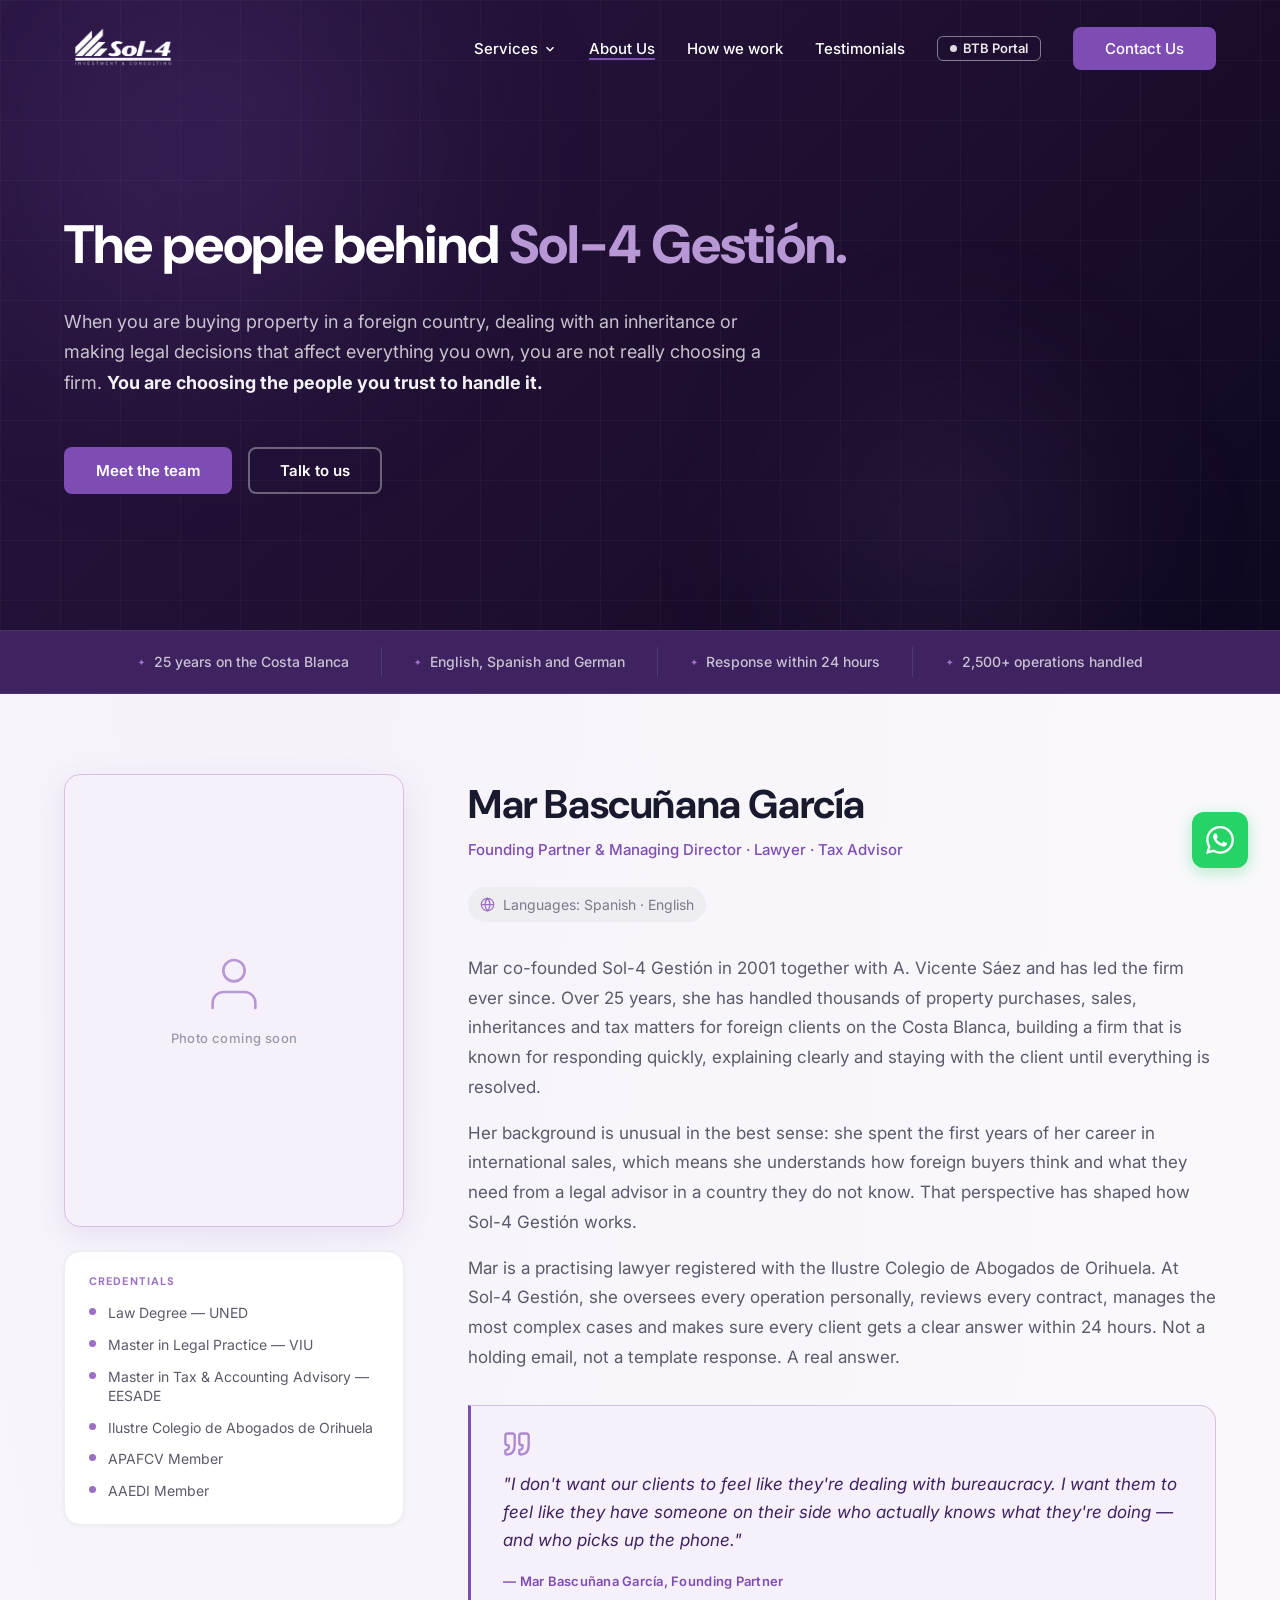
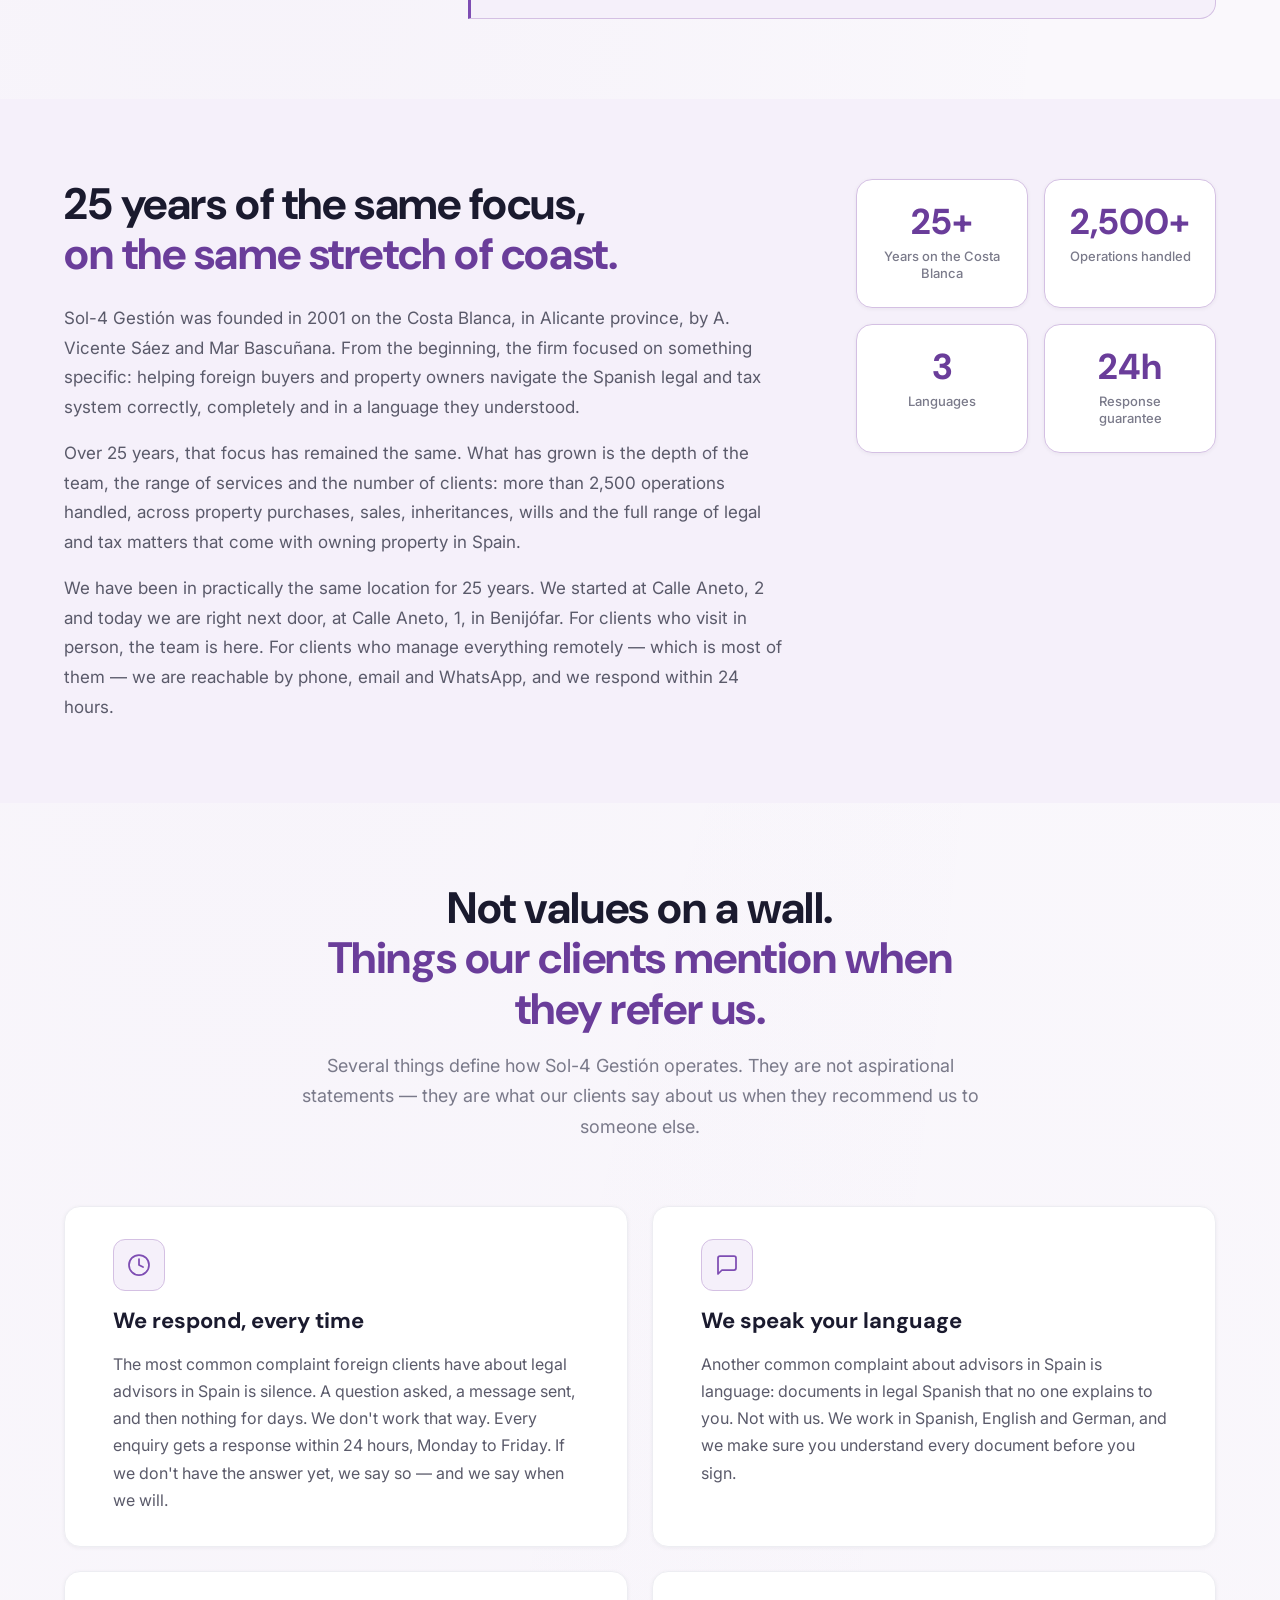
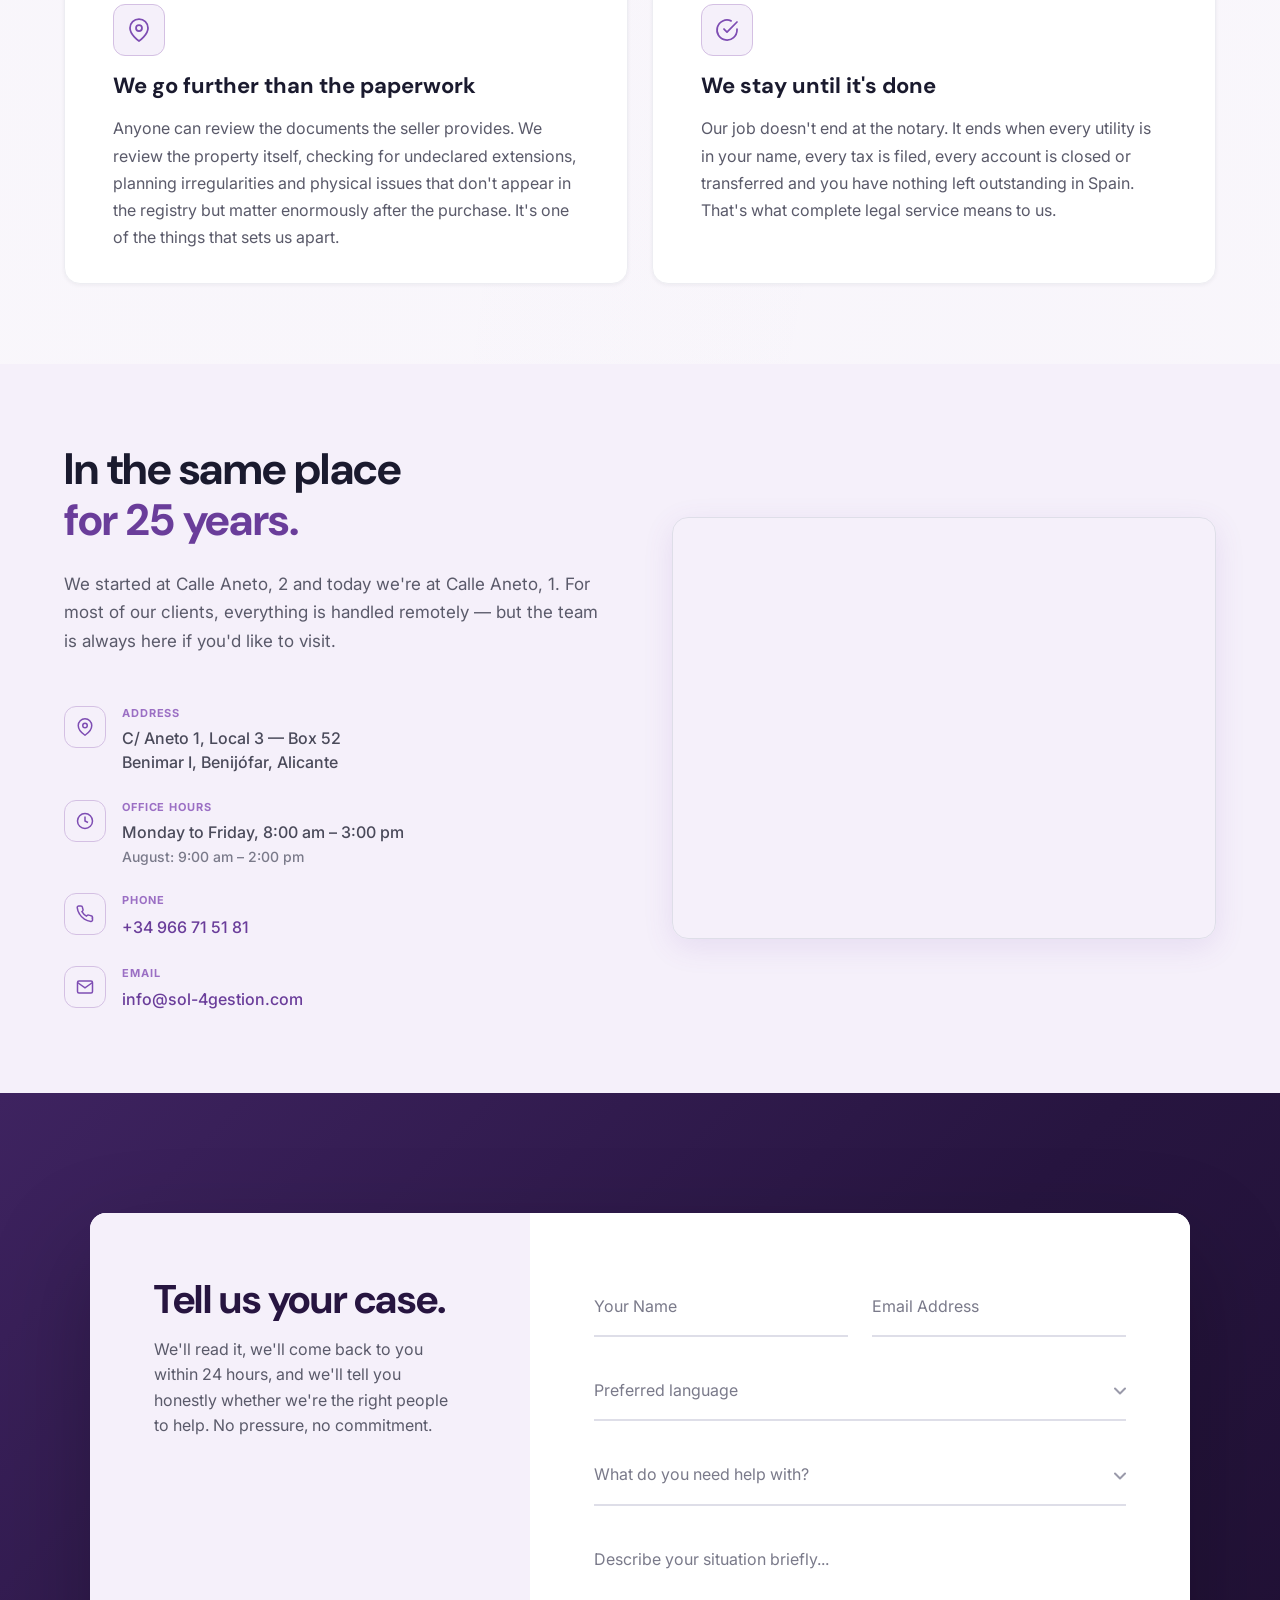
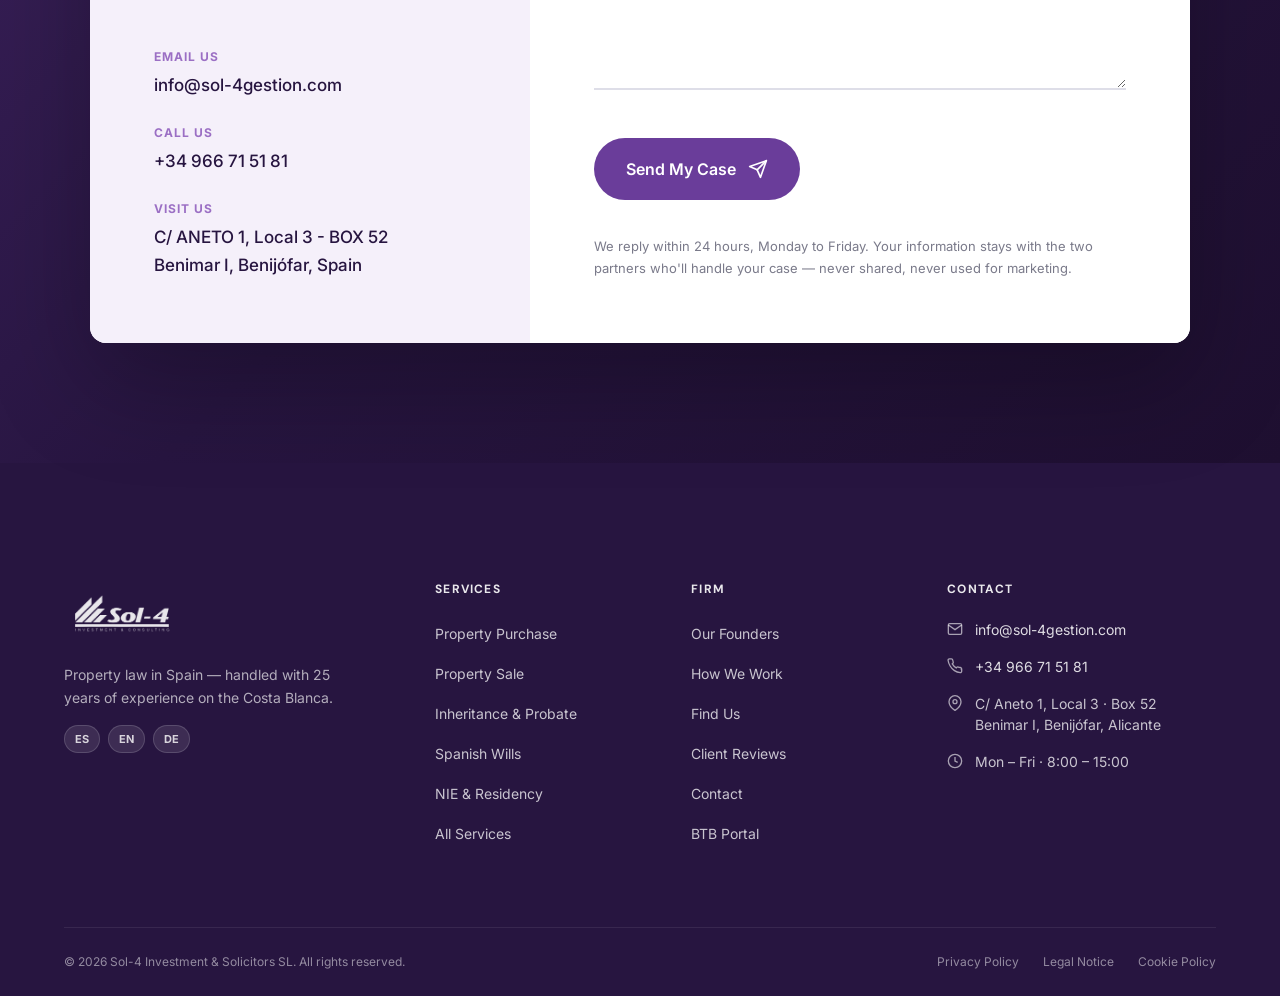
==== pages/about-us/index.html @ c242619f "feat: add structure and base styles for core site pages including home, about-us, and services-conta" ====
<!DOCTYPE html>
<html lang="en">

<head>
  <meta charset="UTF-8">
  <meta name="viewport" content="width=device-width,initial-scale=1">
  <title>About Us — Sol-4 Investment &amp; Solicitors</title>
  <meta name="description"
    content="Meet the team behind Sol-4 Gestión. 25 years on the Costa Blanca, handling property law, inheritance and tax matters for foreign clients in English, Spanish and German.">
  <link rel="preconnect" href="https://fonts.googleapis.com">
  <link rel="preconnect" href="https://fonts.gstatic.com" crossorigin>
  <link href="https://fonts.googleapis.com/css2?family=DM+Sans:wght@700&family=Inter:wght@400;500;600;700&display=swap"
    rel="stylesheet">
  <link rel="stylesheet" href="styles.css">
</head>

<body>

  <!-- ═══ HEADER ═══ -->
  <header class="site-header" id="site-header">
    <div class="container header-inner">
      <a href="../../pages/home/index.html" aria-label="Sol-4 Home">
        <img src="../../assets/logo/logo-sol-4.png" alt="Sol-4 Logo" class="logo">
      </a>
      <nav class="nav-links" id="nav-links">
        <div class="nav-dropdown">
          <button class="nav-dropdown-trigger" aria-expanded="false">
            Services
            <svg xmlns="http://www.w3.org/2000/svg" width="14" height="14" viewBox="0 0 24 24" fill="none"
              stroke="currentColor" stroke-width="2.5">
              <polyline points="6 9 12 15 18 9" />
            </svg>
          </button>
          <div class="nav-dropdown-menu">
            <div class="dropdown-col">
              <span class="dropdown-label">Legal Services</span>
              <a href="../../pages/services-container/index.html#buying" class="dropdown-link">Buying and Selling Properties</a>
              <a href="../../pages/services-container/index.html#inheritance" class="dropdown-link">Spanish Inheritance</a>
              <a href="../../pages/services-container/index.html#wills" class="dropdown-link">Spanish Wills</a>
              <a href="../../pages/services-container/index.html#selling" class="dropdown-link">Property Sale</a>
            </div>
            <div class="dropdown-col">
              <span class="dropdown-label">Additional Services</span>
              <a href="../../pages/services-container/index.html#nie" class="dropdown-link">NIE &amp; Residency</a>
              <a href="../../pages/services-container/index.html#poa" class="dropdown-link">Notary Representation</a>
              <a href="../../pages/services-container/index.html#additional" class="dropdown-link">Urban &amp; Legal Checks</a>
            </div>
            <div class="dropdown-col">
              <span class="dropdown-label">Business Solutions</span>
              <a href="../../pages/services-container/index.html#additional" class="dropdown-link">Tax &amp; Accounting</a>
              <a href="../../pages/services-container/index.html#additional" class="dropdown-link">Company Formation</a>
              <a href="../../pages/services-container/index.html#additional" class="dropdown-link">Labour Law</a>
            </div>
            <div class="dropdown-all">
              <a href="../../pages/services-container/index.html" class="dropdown-all-link">All services →</a>
            </div>
          </div>
        </div>
        <a href="index.html" class="nav-active">About Us</a>
        <a href="../../pages/home/index.html#methodology">How we work</a>
        <a href="../../pages/home/index.html#testimonials">Testimonials</a>
        <a href="https://sol-4gestion.biloop.es" class="nav-biloop" target="_blank" rel="noopener">BTB Portal</a>
        <a href="#contact" class="btn btn-primary">Contact Us</a>
      </nav>
      <button class="mobile-toggle" id="mobile-toggle" aria-label="Menu">
        <span></span><span></span><span></span>
      </button>
    </div>
  </header>

  <!-- ═══ PAGE HERO ═══ -->
  <section class="page-hero" id="page-hero">
    <div class="ph-bg">
      <div class="ph-glow ph-glow-1"></div>
      <div class="ph-glow ph-glow-2"></div>
      <div class="ph-grid"></div>
    </div>
    <div class="container">
      <div class="ph-inner">
        <h1>The people behind <span class="ph-accent">Sol-4&nbsp;Gestión.</span></h1>
        <p class="ph-body">When you are buying property in a foreign country, dealing with an inheritance or making
          legal decisions that affect everything you own, you are not really choosing a firm. <strong>You are choosing
            the people you trust to handle&nbsp;it.</strong></p>
        <div class="ph-ctas">
          <a href="#founder" class="btn btn-primary">Meet the team</a>
          <a href="#contact" class="btn btn-secondary">Talk to us</a>
        </div>
      </div>
    </div>
  </section>

  <!-- ═══ TRUST STRIP ═══ -->
  <div class="svc-strip">
    <div class="container">
      <ul class="svc-strip-list">
        <li><span class="strip-diamond">✦</span>25 years on the Costa Blanca</li>
        <li><span class="strip-diamond">✦</span>English, Spanish and German</li>
        <li><span class="strip-diamond">✦</span>Response within 24 hours</li>
        <li><span class="strip-diamond">✦</span>2,500+ operations handled</li>
      </ul>
    </div>
  </div>

  <!-- ═══ FOUNDER ═══ -->
  <section class="section" id="founder">
    <div class="container">
      <div class="founder-layout">

        <div class="founder-photo-col reveal">
          <div class="founder-photo-wrap">
            <div class="founder-photo-placeholder">
              <svg xmlns="http://www.w3.org/2000/svg" width="64" height="64" viewBox="0 0 24 24" fill="none"
                stroke="currentColor" stroke-width="1" stroke-linecap="round" stroke-linejoin="round">
                <path d="M20 21v-2a4 4 0 0 0-4-4H8a4 4 0 0 0-4 4v2" />
                <circle cx="12" cy="7" r="4" />
              </svg>
              <span>Photo coming soon</span>
            </div>
          </div>

          <div class="founder-credentials">
            <h4 class="cred-heading">Credentials</h4>
            <ul class="cred-list">
              <li><span class="cred-dot"></span><span>Law Degree — UNED</span></li>
              <li><span class="cred-dot"></span><span>Master in Legal Practice — VIU</span></li>
              <li><span class="cred-dot"></span><span>Master in Tax &amp; Accounting Advisory — EESADE</span></li>
              <li><span class="cred-dot"></span><span>Ilustre Colegio de Abogados de Orihuela</span></li>
              <li><span class="cred-dot"></span><span>APAFCV Member</span></li>
              <li><span class="cred-dot"></span><span>AAEDI Member</span></li>
            </ul>
          </div>
        </div>

        <div class="founder-bio-col reveal reveal-delay-1">
          <h2 class="founder-name">Mar Bascuñana García</h2>
          <p class="founder-role">Founding Partner &amp; Managing Director · Lawyer · Tax Advisor</p>
          <p class="founder-langs">
            <svg xmlns="http://www.w3.org/2000/svg" width="15" height="15" viewBox="0 0 24 24" fill="none"
              stroke="currentColor" stroke-width="2">
              <circle cx="12" cy="12" r="10" />
              <path d="M2 12h20M12 2a15.3 15.3 0 0 1 4 10 15.3 15.3 0 0 1-4 10 15.3 15.3 0 0 1-4-10 15.3 15.3 0 0 1 4-10z" />
            </svg>
            Languages: Spanish · English
          </p>

          <div class="founder-body">
            <p>Mar co-founded Sol-4 Gestión in 2001 together with A. Vicente Sáez and has led the firm ever since. Over
              25 years, she has handled thousands of property purchases, sales, inheritances and tax matters for foreign
              clients on the Costa Blanca, building a firm that is known for responding quickly, explaining clearly and
              staying with the client until everything is resolved.</p>
            <p>Her background is unusual in the best sense: she spent the first years of her career in international
              sales, which means she understands how foreign buyers think and what they need from a legal advisor in a
              country they do not know. That perspective has shaped how Sol-4 Gestión works.</p>
            <p>Mar is a practising lawyer registered with the Ilustre Colegio de Abogados de Orihuela. At Sol-4 Gestión,
              she oversees every operation personally, reviews every contract, manages the most complex cases and makes
              sure every client gets a clear answer within 24 hours. Not a holding email, not a template response.
              A real answer.</p>
          </div>

          <blockquote class="founder-quote">
            <svg class="quote-icon" xmlns="http://www.w3.org/2000/svg" width="28" height="28" viewBox="0 0 24 24"
              fill="none" stroke="currentColor" stroke-width="2" stroke-linecap="round" stroke-linejoin="round">
              <path
                d="M3 21c3 0 7-1 7-8V5c0-1.25-.756-2.017-2-2H4c-1.25 0-2 .75-2 1.972V11c0 1.25.75 2 2 2 1 0 1 0 1 1v1c0 1-1 2-2 2s-1 .008-1 1.031V20c0 1 0 1 1 1z" />
              <path
                d="M15 21c3 0 7-1 7-8V5c0-1.25-.757-2.017-2-2h-4c-1.25 0-2 .75-2 1.972V11c0 1.25.75 2 2 2h.75c0 2.25.25 4-2.75 4v3c0 1 0 1 1 1z" />
            </svg>
            <p>"I don't want our clients to feel like they're dealing with bureaucracy. I want them to feel like they
              have someone on their side who actually knows what they're doing — and who picks up the phone."</p>
            <cite>— Mar Bascuñana García, Founding Partner</cite>
          </blockquote>
        </div>

      </div>
    </div>
  </section>

  <!-- ═══ THE FIRM ═══ -->
  <section class="section section-alt" id="the-firm">
    <div class="container">
      <div class="firm-layout">

        <div class="firm-content reveal">
          <h2>25 years of the same focus,<br>
            <span class="lila-text">on the same stretch of coast.</span>
          </h2>
          <p class="lead">Sol-4 Gestión was founded in 2001 on the Costa Blanca, in Alicante province, by A. Vicente
            Sáez and Mar Bascuñana. From the beginning, the firm focused on something specific: helping foreign buyers
            and property owners navigate the Spanish legal and tax system correctly, completely and in a language they
            understood.</p>
          <p>Over 25 years, that focus has remained the same. What has grown is the depth of the team, the range of
            services and the number of clients: more than 2,500 operations handled, across property purchases, sales,
            inheritances, wills and the full range of legal and tax matters that come with owning property in Spain.</p>
          <p>We have been in practically the same location for 25 years. We started at Calle Aneto, 2 and today we are
            right next door, at Calle Aneto, 1, in Benijófar. For clients who visit in person, the team is here. For
            clients who manage everything remotely — which is most of them — we are reachable by phone, email and
            WhatsApp, and we respond within 24 hours.</p>
        </div>

        <div class="firm-stats reveal reveal-delay-1">
          <div class="firm-stat">
            <span class="stat-number">25+</span>
            <span class="stat-label">Years on the Costa Blanca</span>
          </div>
          <div class="firm-stat">
            <span class="stat-number">2,500+</span>
            <span class="stat-label">Operations handled</span>
          </div>
          <div class="firm-stat">
            <span class="stat-number">3</span>
            <span class="stat-label">Languages</span>
          </div>
          <div class="firm-stat">
            <span class="stat-number">24h</span>
            <span class="stat-label">Response guarantee</span>
          </div>
        </div>

      </div>
    </div>
  </section>

  <!-- ═══ HOW WE WORK ═══ -->
  <section class="section" id="how-we-work">
    <div class="container">
      <div class="section-header reveal">
        <h2>Not values on a wall.<br>
          <span class="lila-text">Things our clients mention when they refer us.</span>
        </h2>
        <p>Several things define how Sol-4 Gestión operates. They are not aspirational statements — they are what our
          clients say about us when they recommend us to someone else.</p>
      </div>
      <div class="principles-grid">

        <div class="principle-card reveal">
          <div class="principle-icon">
            <svg xmlns="http://www.w3.org/2000/svg" width="24" height="24" viewBox="0 0 24 24" fill="none"
              stroke="currentColor" stroke-width="1.75" stroke-linecap="round" stroke-linejoin="round">
              <circle cx="12" cy="12" r="10" />
              <polyline points="12 6 12 12 16 14" />
            </svg>
          </div>
          <h3>We respond, every time</h3>
          <p>The most common complaint foreign clients have about legal advisors in Spain is silence. A question asked, a
            message sent, and then nothing for days. We don't work that way. Every enquiry gets a response within 24
            hours, Monday to Friday. If we don't have the answer yet, we say so — and we say when we will.</p>
        </div>

        <div class="principle-card reveal reveal-delay-1">
          <div class="principle-icon">
            <svg xmlns="http://www.w3.org/2000/svg" width="24" height="24" viewBox="0 0 24 24" fill="none"
              stroke="currentColor" stroke-width="1.75" stroke-linecap="round" stroke-linejoin="round">
              <path d="M21 15a2 2 0 0 1-2 2H7l-4 4V5a2 2 0 0 1 2-2h14a2 2 0 0 1 2 2z" />
            </svg>
          </div>
          <h3>We speak your language</h3>
          <p>Another common complaint about advisors in Spain is language: documents in legal Spanish that no one
            explains to you. Not with us. We work in Spanish, English and German, and we make sure you understand every
            document before you sign.</p>
        </div>

        <div class="principle-card reveal reveal-delay-1">
          <div class="principle-icon">
            <svg xmlns="http://www.w3.org/2000/svg" width="24" height="24" viewBox="0 0 24 24" fill="none"
              stroke="currentColor" stroke-width="1.75" stroke-linecap="round" stroke-linejoin="round">
              <path d="M21 10c0 7-9 13-9 13s-9-6-9-13a9 9 0 0 1 18 0z" />
              <circle cx="12" cy="10" r="3" />
            </svg>
          </div>
          <h3>We go further than the paperwork</h3>
          <p>Anyone can review the documents the seller provides. We review the property itself, checking for undeclared
            extensions, planning irregularities and physical issues that don't appear in the registry but matter
            enormously after the purchase. It's one of the things that sets us apart.</p>
        </div>

        <div class="principle-card reveal reveal-delay-2">
          <div class="principle-icon">
            <svg xmlns="http://www.w3.org/2000/svg" width="24" height="24" viewBox="0 0 24 24" fill="none"
              stroke="currentColor" stroke-width="1.75" stroke-linecap="round" stroke-linejoin="round">
              <path d="M22 11.08V12a10 10 0 1 1-5.93-9.14" />
              <polyline points="22 4 12 14.01 9 11.01" />
            </svg>
          </div>
          <h3>We stay until it's done</h3>
          <p>Our job doesn't end at the notary. It ends when every utility is in your name, every tax is filed, every
            account is closed or transferred and you have nothing left outstanding in Spain. That's what complete legal
            service means to us.</p>
        </div>

      </div>
    </div>
  </section>

  <!-- ═══ OFFICE ═══ -->
  <section class="section section-alt" id="office">
    <div class="container">
      <div class="office-layout">

        <div class="office-info reveal">
          <h2>In the same place<br>
            <span class="lila-text">for 25 years.</span>
          </h2>
          <p>We started at Calle Aneto, 2 and today we're at Calle Aneto, 1. For most of our clients, everything is
            handled remotely — but the team is always here if you'd like to visit.</p>

          <div class="office-details">
            <div class="office-detail-item">
              <div class="office-detail-icon">
                <svg xmlns="http://www.w3.org/2000/svg" width="18" height="18" viewBox="0 0 24 24" fill="none"
                  stroke="currentColor" stroke-width="2">
                  <path d="M21 10c0 7-9 13-9 13s-9-6-9-13a9 9 0 0 1 18 0z" />
                  <circle cx="12" cy="10" r="3" />
                </svg>
              </div>
              <div>
                <span class="office-detail-label">Address</span>
                <span class="office-detail-text">C/ Aneto 1, Local 3 — Box 52<br>Benimar I, Benijófar, Alicante</span>
              </div>
            </div>
            <div class="office-detail-item">
              <div class="office-detail-icon">
                <svg xmlns="http://www.w3.org/2000/svg" width="18" height="18" viewBox="0 0 24 24" fill="none"
                  stroke="currentColor" stroke-width="2">
                  <circle cx="12" cy="12" r="10" />
                  <polyline points="12 6 12 12 16 14" />
                </svg>
              </div>
              <div>
                <span class="office-detail-label">Office Hours</span>
                <span class="office-detail-text">Monday to Friday, 8:00 am – 3:00 pm<br><em>August: 9:00 am – 2:00
                    pm</em></span>
              </div>
            </div>
            <div class="office-detail-item">
              <div class="office-detail-icon">
                <svg xmlns="http://www.w3.org/2000/svg" width="18" height="18" viewBox="0 0 24 24" fill="none"
                  stroke="currentColor" stroke-width="2">
                  <path
                    d="M22 16.92v3a2 2 0 0 1-2.18 2 19.79 19.79 0 0 1-8.63-3.07A19.5 19.5 0 0 1 4.69 12 19.79 19.79 0 0 1 1.61 3.44 2 2 0 0 1 3.6 1.27h3a2 2 0 0 1 2 1.72c.127.96.361 1.903.7 2.81a2 2 0 0 1-.45 2.11L7.91 8.91a16 16 0 0 0 6 6l.91-.91a2 2 0 0 1 2.11-.45c.907.339 1.85.573 2.81.7A2 2 0 0 1 21.73 16.92z" />
                </svg>
              </div>
              <div>
                <span class="office-detail-label">Phone</span>
                <a href="tel:+34966715181" class="office-detail-link">+34 966 71 51 81</a>
              </div>
            </div>
            <div class="office-detail-item">
              <div class="office-detail-icon">
                <svg xmlns="http://www.w3.org/2000/svg" width="18" height="18" viewBox="0 0 24 24" fill="none"
                  stroke="currentColor" stroke-width="2">
                  <path d="M4 4h16c1.1 0 2 .9 2 2v12c0 1.1-.9 2-2 2H4c-1.1 0-2-.9-2-2V6c0-1.1.9-2 2-2z" />
                  <polyline points="22,6 12,13 2,6" />
                </svg>
              </div>
              <div>
                <span class="office-detail-label">Email</span>
                <a href="mailto:info@sol-4gestion.com" class="office-detail-link">info@sol-4gestion.com</a>
              </div>
            </div>
          </div>
        </div>

        <div class="office-map reveal reveal-delay-1">
          <iframe
            src="https://www.google.com/maps/embed?pb=!1m18!1m12!1m3!1d3143.43346452296!2d-0.7358482!3d38.0835338!2m3!1f0!2f0!3f0!3m2!1i1024!2i768!4f13.1!3m3!1m2!1s0xd6398f6d7d5d5d5%3A0x6b8f7d5d5d5d5d5!2sCalle%20Aneto%2C%201%2C%2003178%20Benij%C3%B3far%2C%20Alicante!5e0!3m2!1sen!2ses!4v1715095000000!5m2!1sen!2ses"
            width="100%" height="420" style="border:0;" allowfullscreen="" loading="lazy"
            referrerpolicy="no-referrer-when-downgrade">
          </iframe>
        </div>

      </div>
    </div>
  </section>

  <!-- ═══ CONTACT ═══ -->
  <section class="section conversion" id="contact">
    <div class="container">
      <div class="contact-box reveal">
        <div class="contact-info">
          <h2>Tell us your case.</h2>
          <p>We'll read it, we'll come back to you within 24 hours, and we'll tell you honestly whether we're the right
            people to help. No pressure, no commitment.</p>
          <div class="contact-details">
            <div class="detail-item">
              <span class="detail-label">Email Us</span>
              <a href="mailto:info@sol-4gestion.com" class="detail-link">info@sol-4gestion.com</a>
            </div>
            <div class="detail-item">
              <span class="detail-label">Call Us</span>
              <a href="tel:+34966715181" class="detail-link">+34 966 71 51 81</a>
            </div>
            <div class="detail-item">
              <span class="detail-label">Visit Us</span>
              <span class="detail-text">C/ ANETO 1, Local 3 - BOX 52<br>Benimar I, Benijófar, Spain</span>
            </div>
          </div>
        </div>

        <div class="contact-form-side">
          <form id="contact-form" class="premium-form" action="#" method="POST">
            <div class="form-row">
              <div class="input-wrapper">
                <input type="text" id="name" name="name" required placeholder=" ">
                <label for="name">Your Name</label>
              </div>
              <div class="input-wrapper">
                <input type="email" id="email" name="email" required placeholder=" ">
                <label for="email">Email Address</label>
              </div>
            </div>
            <div class="input-wrapper select-wrapper">
              <select id="language" name="language" required>
                <option value="" disabled selected hidden></option>
                <option value="en">English</option>
                <option value="es">Spanish / Español</option>
                <option value="de">German / Deutsch</option>
              </select>
              <label for="language">Preferred language</label>
              <div class="select-arrow">
                <svg width="12" height="8" viewBox="0 0 12 8" fill="none">
                  <path d="M1 1.5L6 6.5L11 1.5" stroke="currentColor" stroke-width="2" stroke-linecap="round"
                    stroke-linejoin="round" />
                </svg>
              </div>
            </div>
            <div class="input-wrapper select-wrapper">
              <select id="service" name="service" required>
                <option value="" disabled selected hidden></option>
                <option value="buy">Buying a property</option>
                <option value="sell">Selling a property</option>
                <option value="inherit">Inheritance in Spain</option>
                <option value="will">Spanish will</option>
                <option value="business">Business Advisory</option>
                <option value="other">Other</option>
              </select>
              <label for="service">What do you need help with?</label>
              <div class="select-arrow">
                <svg width="12" height="8" viewBox="0 0 12 8" fill="none">
                  <path d="M1 1.5L6 6.5L11 1.5" stroke="currentColor" stroke-width="2" stroke-linecap="round"
                    stroke-linejoin="round" />
                </svg>
              </div>
            </div>
            <div class="input-wrapper">
              <textarea id="message" name="message" rows="4" required placeholder=" "></textarea>
              <label for="message">Describe your situation briefly...</label>
            </div>
            <button type="submit" class="btn-submit">
              Send My Case
              <svg width="20" height="20" viewBox="0 0 24 24" fill="none" stroke="currentColor" stroke-width="2"
                stroke-linecap="round" stroke-linejoin="round">
                <line x1="22" y1="2" x2="11" y2="13"></line>
                <polygon points="22 2 15 22 11 13 2 9 22 2"></polygon>
              </svg>
            </button>
            <p class="trust-micro-note">We reply within 24 hours, Monday to Friday. Your information stays with the two
              partners who'll handle your case — never shared, never used for marketing.</p>
          </form>
        </div>
      </div>
    </div>
  </section>

  <!-- ═══ FOOTER ═══ -->
  <footer class="site-footer">
    <div class="container">
      <div class="footer-top">
        <div class="footer-brand">
          <img src="../../assets/logo/logo-sol-4.png" alt="Sol-4 Logo" class="footer-logo">
          <p class="footer-tagline">Property law in Spain — handled with 25 years of experience on the Costa
            Blanca.</p>
          <div class="footer-langs">
            <span class="lang-tag">ES</span>
            <span class="lang-tag">EN</span>
            <span class="lang-tag">DE</span>
          </div>
        </div>
        <div class="footer-col">
          <h4 class="footer-heading">Services</h4>
          <ul class="footer-links">
            <li><a href="../../pages/services-container/index.html#buying">Property Purchase</a></li>
            <li><a href="../../pages/services-container/index.html#selling">Property Sale</a></li>
            <li><a href="../../pages/services-container/index.html#inheritance">Inheritance &amp; Probate</a></li>
            <li><a href="../../pages/services-container/index.html#wills">Spanish Wills</a></li>
            <li><a href="../../pages/services-container/index.html#nie">NIE &amp; Residency</a></li>
            <li><a href="../../pages/services-container/index.html">All Services</a></li>
          </ul>
        </div>
        <div class="footer-col">
          <h4 class="footer-heading">Firm</h4>
          <ul class="footer-links">
            <li><a href="index.html#founder">Our Founders</a></li>
            <li><a href="index.html#how-we-work">How We Work</a></li>
            <li><a href="index.html#office">Find Us</a></li>
            <li><a href="../../pages/home/index.html#testimonials">Client Reviews</a></li>
            <li><a href="#contact">Contact</a></li>
            <li><a href="https://sol-4gestion.biloop.es" target="_blank" rel="noopener">BTB Portal</a></li>
          </ul>
        </div>
        <div class="footer-col">
          <h4 class="footer-heading">Contact</h4>
          <ul class="footer-contact-list">
            <li>
              <svg xmlns="http://www.w3.org/2000/svg" width="16" height="16" viewBox="0 0 24 24" fill="none"
                stroke="currentColor" stroke-width="2">
                <path d="M4 4h16c1.1 0 2 .9 2 2v12c0 1.1-.9 2-2 2H4c-1.1 0-2-.9-2-2V6c0-1.1.9-2 2-2z" />
                <polyline points="22,6 12,13 2,6" />
              </svg>
              <a href="mailto:info@sol-4gestion.com">info@sol-4gestion.com</a>
            </li>
            <li>
              <svg xmlns="http://www.w3.org/2000/svg" width="16" height="16" viewBox="0 0 24 24" fill="none"
                stroke="currentColor" stroke-width="2">
                <path
                  d="M22 16.92v3a2 2 0 0 1-2.18 2 19.79 19.79 0 0 1-8.63-3.07A19.5 19.5 0 0 1 4.69 12 19.79 19.79 0 0 1 1.61 3.44 2 2 0 0 1 3.6 1.27h3a2 2 0 0 1 2 1.72c.127.96.361 1.903.7 2.81a2 2 0 0 1-.45 2.11L7.91 8.91a16 16 0 0 0 6 6l.91-.91a2 2 0 0 1 2.11-.45c.907.339 1.85.573 2.81.7A2 2 0 0 1 21.73 16.92z" />
              </svg>
              <a href="tel:+34966715181">+34 966 71 51 81</a>
            </li>
            <li>
              <svg xmlns="http://www.w3.org/2000/svg" width="16" height="16" viewBox="0 0 24 24" fill="none"
                stroke="currentColor" stroke-width="2">
                <path d="M21 10c0 7-9 13-9 13s-9-6-9-13a9 9 0 0 1 18 0z" />
                <circle cx="12" cy="10" r="3" />
              </svg>
              <span>C/ Aneto 1, Local 3 · Box 52<br>Benimar I, Benijófar, Alicante</span>
            </li>
            <li>
              <svg xmlns="http://www.w3.org/2000/svg" width="16" height="16" viewBox="0 0 24 24" fill="none"
                stroke="currentColor" stroke-width="2">
                <circle cx="12" cy="12" r="10" />
                <polyline points="12 6 12 12 16 14" />
              </svg>
              <span>Mon – Fri · 8:00 – 15:00</span>
            </li>
          </ul>
        </div>
      </div>
      <div class="footer-bottom">
        <p>&copy; 2026 Sol-4 Investment &amp; Solicitors SL. All rights reserved.</p>
        <div class="footer-legal-links">
          <a href="#">Privacy Policy</a>
          <a href="#">Legal Notice</a>
          <a href="#">Cookie Policy</a>
        </div>
      </div>
    </div>
  </footer>

  <!-- ═══ WHATSAPP FLOAT ═══ -->
  <a href="https://wa.me/34650817695" target="_blank" rel="noopener" class="whatsapp-float"
    aria-label="Contact us on WhatsApp">
    <svg xmlns="http://www.w3.org/2000/svg" width="28" height="28" viewBox="0 0 24 24" fill="currentColor">
      <path
        d="M17.472 14.382c-.297-.149-1.758-.867-2.03-.967-.273-.099-.471-.148-.67.15-.197.297-.767.966-.94 1.164-.173.199-.347.223-.644.075-.297-.15-1.255-.463-2.39-1.475-.883-.788-1.48-1.761-1.653-2.059-.173-.297-.018-.458.13-.606.134-.133.298-.347.446-.52.149-.174.198-.298.298-.497.099-.198.05-.371-.025-.52-.075-.149-.669-1.612-.916-2.207-.242-.579-.487-.5-.669-.51-.173-.008-.371-.01-.57-.01-.198 0-.52.074-.792.372-.272.297-1.04 1.016-1.04 2.479 0 1.462 1.065 2.875 1.213 3.074.149.198 2.096 3.2 5.077 4.487.709.306 1.262.489 1.694.625.712.227 1.36.195 1.871.118.571-.085 1.758-.719 2.006-1.413.248-.694.248-1.289.173-1.413-.074-.124-.272-.198-.57-.347m-5.421 7.403h-.004a9.87 9.87 0 0 1-5.031-1.378l-.361-.214-3.741.982.998-3.648-.235-.374a9.86 9.86 0 0 1-1.51-5.26c.001-5.45 4.436-9.884 9.888-9.884 2.64 0 5.122 1.03 6.988 2.898a9.825 9.825 0 0 1 2.893 6.994c-.003 5.45-4.437 9.884-9.885 9.884m8.413-18.297A11.815 11.815 0 0 0 12.05 0C5.495 0 .16 5.335.157 11.892c0 2.096.547 4.142 1.588 5.945L.057 24l6.305-1.654a11.882 11.882 0 0 0 5.683 1.448h.005c6.554 0 11.89-5.335 11.893-11.893a11.821 11.821 0 0 0-3.48-8.413z" />
    </svg>
  </a>

  <!-- ═══ JS ═══ -->
  <script>
    // ── Scroll Reveal ──
    const obs = new IntersectionObserver((entries) => {
      entries.forEach(e => { if (e.isIntersecting) { e.target.classList.add('visible'); obs.unobserve(e.target) } });
    }, { threshold: .12 });
    document.querySelectorAll('.reveal').forEach(el => obs.observe(el));

    // ── Header scroll ──
    const header = document.getElementById('site-header');
    window.addEventListener('scroll', () => { header.classList.toggle('scrolled', window.scrollY > 60) }, { passive: true });

    // ── Mobile menu ──
    const toggle = document.getElementById('mobile-toggle');
    const nav = document.getElementById('nav-links');
    toggle.addEventListener('click', () => { toggle.classList.toggle('active'); nav.classList.toggle('active') });
    nav.querySelectorAll('a:not(.dropdown-link)').forEach(a => a.addEventListener('click', () => { toggle.classList.remove('active'); nav.classList.remove('active') }));
    nav.querySelectorAll('.dropdown-link').forEach(a => a.addEventListener('click', () => { toggle.classList.remove('active'); nav.classList.remove('active') }));

    // ── Services Dropdown ──
    const dropdownTrigger = document.querySelector('.nav-dropdown-trigger');
    const dropdownMenu = document.querySelector('.nav-dropdown-menu');
    if (dropdownTrigger && dropdownMenu) {
      dropdownTrigger.addEventListener('click', e => {
        e.stopPropagation();
        const open = dropdownMenu.classList.toggle('open');
        dropdownTrigger.setAttribute('aria-expanded', open);
      });
      document.addEventListener('click', e => {
        if (!e.target.closest('.nav-dropdown')) {
          dropdownMenu.classList.remove('open');
          dropdownTrigger.setAttribute('aria-expanded', 'false');
        }
      });
      dropdownMenu.querySelectorAll('.dropdown-link, .dropdown-all-link').forEach(link => {
        link.addEventListener('click', () => {
          dropdownMenu.classList.remove('open');
          dropdownTrigger.setAttribute('aria-expanded', 'false');
        });
      });
    }
  </script>

</body>
</html>
---- pages/about-us/styles.css ----
/* ══════════════════════════════════════════
   SOL-4 ABOUT US — styles.css
   Design System v1.0 · Lila · Zero Blue
   ══════════════════════════════════════════ */

/* ── Tokens ── */
:root {
  --lila-50:#F5F0FA; --lila-100:#E8DDEF; --lila-200:#D4C0E3;
  --lila-300:#B898D4; --lila-400:#9B6FC4; --lila-500:#7E4DB3;
  --lila-600:#6A3D9A; --lila-700:#553180; --lila-800:#3E2360;
  --lila-900:#271540;
  --neutral-900:#1A1A2E; --neutral-700:#4A4A5A; --neutral-600:#5A5A6A;
  --neutral-500:#7A7A8A; --neutral-400:#9A9AAA; --neutral-300:#C8C8D4;
  --neutral-200:#DEDEE8; --neutral-100:#EDEDF2;
  --white-warm:#FAF8FC; --white-pure:#FFFFFF;
  --whatsapp:#25D366; --success:#2ECC71; --error:#E74C3C;
  --font-heading:'DM Sans','Inter',system-ui,sans-serif;
  --font-body:'Inter',system-ui,-apple-system,sans-serif;
  --space-1:4px; --space-2:8px; --space-3:12px; --space-4:16px;
  --space-5:24px; --space-6:32px; --space-7:48px; --space-8:64px;
  --space-9:80px; --space-10:120px;
  --radius-sm:6px; --radius-md:8px; --radius-lg:12px; --radius-xl:16px; --radius-full:9999px;
  --shadow-sm:0 1px 4px rgba(30,30,46,.06);
  --shadow-md:0 4px 16px rgba(30,30,46,.08);
  --shadow-lg:0 8px 30px rgba(126,77,179,.12);
  --shadow-xl:0 16px 48px rgba(126,77,179,.18);
  --transition-fast:.18s ease;
  --transition-base:.28s ease;
}

/* ── Reset ── */
*,*::before,*::after{box-sizing:border-box;margin:0;padding:0}
html{scroll-behavior:smooth;-webkit-text-size-adjust:100%;overflow-x:hidden}
img,svg{display:block;max-width:100%}
button,input,textarea,select{font:inherit;color:inherit}
a{color:inherit;text-decoration:none}
ul,ol{list-style:none}

/* ── Base ── */
body{
  font:400 17px/1.65 var(--font-body);
  color:var(--neutral-700);
  background-color:var(--white-warm);
  overflow-x:clip;
  background-image:
    radial-gradient(ellipse at 20% 0%,rgba(126,77,179,.04) 0%,transparent 60%),
    radial-gradient(ellipse at 80% 100%,rgba(126,77,179,.03) 0%,transparent 50%);
  -webkit-font-smoothing:antialiased;
}
h1,h2,h3,h4,h5,h6{font-family:var(--font-heading);color:var(--neutral-900);font-weight:700}
h1{font-size:54px;line-height:1.08;letter-spacing:-.02em}
h2{font-size:44px;line-height:1.15;letter-spacing:-.01em}
h3{font-size:26px;line-height:1.25}
h4{font-size:20px;line-height:1.3}
h5{font-size:17px;line-height:1.35;font-weight:700}
p+p{margin-top:var(--space-4)}
.container{width:100%;max-width:1200px;margin:0 auto;padding:0 var(--space-5)}

/* ── Buttons ── */
.btn{
  display:inline-flex;align-items:center;gap:var(--space-2);
  font:600 15px/1 var(--font-body);border-radius:var(--radius-md);
  cursor:pointer;border:none;transition:all .25s ease;
}
.btn-primary{background:var(--lila-500);color:#fff;padding:14px 32px}
.btn-primary:hover{background:var(--lila-600);transform:translateY(-2px);box-shadow:0 6px 20px rgba(126,77,179,.3)}
.btn-primary:active{transform:translateY(0)}
.btn-secondary{background:transparent;color:var(--lila-500);padding:14px 30px;border:2px solid var(--lila-300)}
.btn-secondary:hover{background:var(--lila-50);border-color:var(--lila-500)}

/* ── Badge ── */
.badge{
  display:inline-block;font-size:13px;font-weight:600;text-transform:uppercase;
  letter-spacing:1px;color:var(--lila-500);margin-bottom:var(--space-4);
  padding:6px 14px;background:var(--lila-50);border-radius:var(--radius-full);
  border:1px solid var(--lila-200);
}

/* ── Header ── */
.site-header{
  position:fixed;top:0;left:0;width:100%;z-index:100;
  padding:var(--space-4) 0;
  transition:background .3s ease,box-shadow .3s ease,padding .3s ease;
}
.site-header:not(.scrolled) .logo{filter:brightness(0) invert(1)}
.site-header:not(.scrolled) .nav-links a:not(.btn):not(.dropdown-link):not(.dropdown-all-link){color:#fff}
.site-header:not(.scrolled) .mobile-toggle span{background:#fff}
.site-header.scrolled{
  background:rgba(250,248,252,.85);
  backdrop-filter:blur(16px);-webkit-backdrop-filter:blur(16px);
  box-shadow:var(--shadow-sm);padding:var(--space-2) 0;
}
.site-header.scrolled .logo{filter:none;height:50px !important}
.site-header.scrolled .nav-links a:not(.btn){color:var(--neutral-700)}
.site-header.scrolled .nav-links a:not(.btn):hover{color:var(--lila-500)}
.site-header.scrolled .mobile-toggle span{background:var(--neutral-900)}
.header-inner{display:flex;align-items:center;justify-content:space-between}
.header-inner a[aria-label="Sol-4 Home"]{display:flex;align-items:center;height:100%}
header .logo{
  height:65px !important;min-height:65px !important;width:auto !important;max-width:none !important;
  animation:logoEntrance .8s ease-out;
  transition:transform .4s cubic-bezier(.34,1.56,.64,1),height .3s ease;
}
.logo:hover{transform:scale(1.06) rotate(-2deg)}
@keyframes logoEntrance{from{opacity:0;transform:scale(.92)}to{opacity:1;transform:scale(1)}}
.nav-links{display:flex;align-items:center;gap:var(--space-6)}
.nav-links a{font:500 15px/1 var(--font-body);position:relative;transition:color .2s ease}
.nav-links a::after{content:'';position:absolute;bottom:-4px;left:0;width:0;height:2px;background:var(--lila-500);transition:width .25s ease}
.nav-links a:hover::after{width:100%}
.nav-links a.nav-active::after{width:100%}
.site-header.scrolled .nav-links a.nav-active{color:var(--lila-500)}

/* Dropdown */
.nav-dropdown{position:relative}
.nav-dropdown-trigger{
  display:inline-flex;align-items:center;gap:5px;
  font:500 15px/1 var(--font-body);
  color:inherit;background:none;border:none;cursor:pointer;padding:0;
  transition:color .2s ease;
}
.nav-dropdown-trigger svg{transition:transform .25s ease;flex-shrink:0}
.nav-dropdown-trigger[aria-expanded="true"] svg{transform:rotate(180deg)}
.site-header:not(.scrolled) .nav-dropdown-trigger{color:#fff}
.site-header.scrolled .nav-dropdown-trigger{color:var(--neutral-700)}
.site-header.scrolled .nav-dropdown-trigger:hover{color:var(--lila-500)}
.nav-dropdown-menu{
  position:absolute;top:calc(100% + 18px);left:50%;
  transform:translateX(-50%) translateY(8px);
  background:#fff;border-radius:var(--radius-lg);
  box-shadow:var(--shadow-xl),0 0 0 1px rgba(0,0,0,.05);
  padding:var(--space-5);
  display:grid;grid-template-columns:repeat(3,200px);gap:var(--space-2) var(--space-6);
  opacity:0;pointer-events:none;
  transition:opacity .2s ease,transform .2s ease;
  z-index:200;
}
.nav-dropdown-menu::before{content:'';position:absolute;top:-18px;left:0;right:0;height:18px}
.nav-dropdown:hover .nav-dropdown-menu,
.nav-dropdown-menu.open{opacity:1;pointer-events:auto;transform:translateX(-50%) translateY(0)}
.dropdown-col{display:flex;flex-direction:column;gap:var(--space-1)}
.dropdown-label{font:700 11px/1 var(--font-heading);letter-spacing:.09em;text-transform:uppercase;color:var(--neutral-400);padding:var(--space-2) var(--space-3) var(--space-3)}
.dropdown-link{font:500 14px/1.3 var(--font-body);color:var(--neutral-700);padding:var(--space-2) var(--space-3);border-radius:var(--radius-sm);transition:background var(--transition-fast),color var(--transition-fast)}
.nav-dropdown-menu .dropdown-link{color:var(--neutral-700)}
.dropdown-link::after{display:none !important}
.dropdown-link:hover,.nav-dropdown-menu .dropdown-link:hover{background:var(--lila-50);color:var(--lila-700)}
.dropdown-all{grid-column:1/-1;border-top:1px solid var(--neutral-100);padding:var(--space-3) var(--space-2) var(--space-2);margin-top:var(--space-2)}
.dropdown-all-link{font:600 13px/1 var(--font-body);color:var(--lila-600);letter-spacing:.02em;transition:color .2s ease}
.dropdown-all-link::after{display:none !important}
.dropdown-all-link:hover{color:var(--lila-800)}

/* Biloop pill */
.nav-biloop{
  display:inline-flex;align-items:center;gap:6px;
  font-size:13px !important;font-weight:600 !important;
  color:rgba(255,255,255,.9) !important;
  border:1.5px solid rgba(255,255,255,.45);
  border-radius:var(--radius-sm);padding:5px 12px;
  transition:background .2s ease,border-color .2s ease,color .2s ease !important;
}
.nav-biloop::before{content:'';display:inline-block;width:7px;height:7px;border-radius:50%;background:rgba(255,255,255,.85);animation:blink 1.8s ease-in-out infinite}
@keyframes blink{0%,100%{opacity:1}50%{opacity:.3}}
.nav-biloop::after{display:none !important}
.nav-biloop:hover{background:rgba(255,255,255,.12) !important;border-color:rgba(255,255,255,.75) !important;color:#fff !important}
.site-header.scrolled .nav-biloop{color:var(--lila-600) !important;border-color:var(--lila-300) !important}
.site-header.scrolled .nav-biloop::before{background:var(--lila-500)}
.site-header.scrolled .nav-biloop:hover{background:var(--lila-50) !important;border-color:var(--lila-500) !important;color:var(--lila-700) !important}

.mobile-toggle{display:none;background:none;border:none;cursor:pointer;padding:var(--space-2)}
.mobile-toggle span{display:block;width:24px;height:2px;margin:5px 0;transition:all .3s ease}

/* ── Page Hero ── */
.page-hero{
  position:relative;
  min-height:70vh;
  display:flex;align-items:center;
  background:linear-gradient(135deg,var(--lila-900) 0%,#1e0f30 55%,#0e0820 100%);
  overflow:hidden;
  padding:var(--space-10) 0 var(--space-9);
}
.ph-bg{position:absolute;inset:0;pointer-events:none}
.ph-glow{position:absolute;border-radius:50%;filter:blur(80px)}
.ph-glow-1{
  width:600px;height:600px;top:-150px;left:-100px;
  background:radial-gradient(circle,rgba(126,77,179,.25) 0%,transparent 70%);
}
.ph-glow-2{
  width:400px;height:400px;bottom:-100px;right:10%;
  background:radial-gradient(circle,rgba(155,111,196,.15) 0%,transparent 70%);
}
.ph-grid{
  position:absolute;inset:0;
  background-image:
    linear-gradient(rgba(255,255,255,.03) 1px,transparent 1px),
    linear-gradient(90deg,rgba(255,255,255,.03) 1px,transparent 1px);
  background-size:60px 60px;
}
.ph-inner{position:relative;z-index:2;max-width:820px;padding-top:40px}
.page-hero h1{color:#fff;font-weight:800;margin-bottom:var(--space-6)}
.ph-accent{color:var(--lila-300)}
.ph-body{font-size:18px;line-height:1.7;color:rgba(255,255,255,.75);max-width:700px}
.ph-body strong{color:rgba(255,255,255,.95)}
.ph-ctas{display:flex;gap:var(--space-4);flex-wrap:wrap;margin-top:var(--space-7)}
.page-hero .btn-secondary{color:#fff;border-color:rgba(255,255,255,.35)}
.page-hero .btn-secondary:hover{background:rgba(255,255,255,.1);border-color:#fff}

/* ── Trust Strip ── */
.svc-strip{
  background:var(--lila-800);
  border-top:1px solid rgba(255,255,255,.08);
  border-bottom:1px solid rgba(255,255,255,.08);
}
.svc-strip-list{
  display:flex;align-items:center;justify-content:center;
  flex-wrap:nowrap;padding:var(--space-4) 0;
}
.svc-strip-list li{
  display:flex;align-items:center;gap:var(--space-2);
  font:500 14px/1 var(--font-body);color:rgba(255,255,255,.72);
  padding:var(--space-2) var(--space-6);
  border-right:1px solid rgba(255,255,255,.1);
  white-space:nowrap;
}
.svc-strip-list li:last-child{border-right:none}
.strip-diamond{color:var(--lila-400);font-size:10px;flex-shrink:0}

/* ── Shared Section ── */
.section{padding:var(--space-9) 0}
.section-alt{background:var(--lila-50)}
.section-header{text-align:center;max-width:720px;margin:0 auto var(--space-8)}
.section-header .badge{display:block;margin:0 auto var(--space-4)}
.section-header h2{margin-bottom:var(--space-4)}
.section-header p{font-size:18px;color:var(--neutral-500);line-height:1.7;margin:0}
.lila-text{color:var(--lila-600)}
.lead{font-size:19px;line-height:1.7;color:var(--neutral-700);margin-bottom:var(--space-4)}

/* ════════════════════════════════════
   FOUNDER SECTION
════════════════════════════════════ */
.founder-layout{
  display:grid;grid-template-columns:340px 1fr;
  gap:var(--space-8);align-items:start;
}

/* Photo column */
.founder-photo-col{display:flex;flex-direction:column;gap:var(--space-5)}

.founder-photo-wrap{
  aspect-ratio:3/4;
  border-radius:var(--radius-xl);
  overflow:hidden;
  background:var(--lila-50);
  border:1px solid var(--lila-200);
  box-shadow:var(--shadow-lg);
  position:relative;
}
.founder-photo-wrap img{
  width:100%;height:100%;object-fit:cover;object-position:center top;
  display:block;
}
.founder-photo-placeholder{
  width:100%;height:100%;
  display:flex;flex-direction:column;align-items:center;justify-content:center;
  gap:var(--space-3);color:var(--lila-300);
  padding:var(--space-7);text-align:center;
}
.founder-photo-placeholder span{
  font-size:13px;color:var(--neutral-400);font-weight:500;letter-spacing:.03em;
}

/* Credentials card */
.founder-credentials{
  background:var(--white-pure);
  border:1px solid var(--neutral-100);
  border-radius:var(--radius-xl);
  padding:var(--space-5);
  box-shadow:var(--shadow-sm);
}
.cred-heading{
  font:700 11px/1 var(--font-heading);
  letter-spacing:.1em;text-transform:uppercase;
  color:var(--lila-400);
  margin-bottom:var(--space-4);
}
.cred-list{display:flex;flex-direction:column;gap:var(--space-3)}
.cred-list li{display:flex;align-items:flex-start;gap:var(--space-3);font-size:14px;color:var(--neutral-600);line-height:1.4}
.cred-dot{
  flex-shrink:0;margin-top:5px;
  width:7px;height:7px;border-radius:50%;
  background:var(--lila-400);
}

/* Bio column */
.founder-bio-col{padding-top:var(--space-2)}

.founder-name{
  font-size:40px;line-height:1.1;
  color:var(--neutral-900);
  margin-bottom:var(--space-3);
}
.founder-role{
  font-size:15px;font-weight:500;
  color:var(--lila-500);
  margin-bottom:var(--space-2);
}
.founder-langs{
  display:inline-flex;align-items:center;gap:var(--space-2);
  font-size:14px;color:var(--neutral-500);
  margin-bottom:var(--space-6);
  padding:6px 12px;
  background:var(--neutral-100);
  border-radius:var(--radius-full);
}
.founder-langs svg{flex-shrink:0;color:var(--lila-400)}

.founder-body{
  display:flex;flex-direction:column;gap:var(--space-4);
  margin-bottom:var(--space-6);
}
.founder-body p{
  font-size:17px;line-height:1.75;color:var(--neutral-600);margin:0;
}

.founder-quote{
  background:var(--lila-50);
  border:1px solid var(--lila-200);
  border-left:3px solid var(--lila-500);
  border-radius:0 var(--radius-xl) var(--radius-xl) 0;
  padding:var(--space-5) var(--space-6);
}
.founder-quote .quote-icon{color:var(--lila-400);margin-bottom:var(--space-3);opacity:.8}
.founder-quote p{
  font-size:17px;line-height:1.65;
  color:var(--lila-800);
  font-style:italic;margin:0 0 var(--space-3);
}
.founder-quote cite{
  font-size:13px;font-weight:600;
  color:var(--lila-500);
  font-style:normal;letter-spacing:.02em;
}

/* ════════════════════════════════════
   THE FIRM SECTION
════════════════════════════════════ */
.firm-layout{
  display:grid;grid-template-columns:1fr 360px;
  gap:var(--space-8);align-items:start;
}
.firm-content .badge{margin-bottom:var(--space-4)}
.firm-content h2{margin-bottom:var(--space-5)}
.firm-content p{font-size:17px;line-height:1.75;color:var(--neutral-600)}
.firm-content p+p{margin-top:var(--space-4)}

.firm-stats{
  display:grid;grid-template-columns:1fr 1fr;
  gap:var(--space-4);
  position:sticky;top:120px;
}
.firm-stat{
  background:var(--white-pure);
  border:1px solid var(--lila-200);
  border-radius:var(--radius-xl);
  padding:var(--space-5);
  text-align:center;
  display:flex;flex-direction:column;gap:var(--space-2);
  box-shadow:var(--shadow-sm);
  transition:transform .3s ease,box-shadow .3s ease;
}
.firm-stat:hover{transform:translateY(-3px);box-shadow:var(--shadow-md)}
.stat-number{
  font:700 36px/1 var(--font-heading);
  color:var(--lila-600);
}
.stat-label{
  font-size:13px;color:var(--neutral-500);font-weight:500;line-height:1.35;
}

/* ════════════════════════════════════
   HOW WE WORK — PRINCIPLES
════════════════════════════════════ */
.principles-grid{
  display:grid;grid-template-columns:1fr 1fr;
  gap:var(--space-5);
}
.principle-card{
  background:var(--white-pure);
  border:1px solid var(--neutral-100);
  border-radius:var(--radius-xl);
  padding:var(--space-6) var(--space-7);
  display:flex;flex-direction:column;gap:var(--space-4);
  box-shadow:var(--shadow-sm);
  transition:transform .3s ease,box-shadow .3s ease,border-color .3s ease;
  position:relative;overflow:hidden;
}
.principle-card::before{
  content:'';
  position:absolute;top:0;left:0;right:0;height:3px;
  background:linear-gradient(90deg,var(--lila-400),var(--lila-600));
  opacity:0;transition:opacity .3s ease;
}
.principle-card:hover{transform:translateY(-4px);box-shadow:var(--shadow-lg);border-color:var(--lila-200)}
.principle-card:hover::before{opacity:1}

.principle-icon{
  width:52px;height:52px;border-radius:var(--radius-lg);
  background:var(--lila-50);border:1.5px solid var(--lila-200);
  display:flex;align-items:center;justify-content:center;
  color:var(--lila-500);flex-shrink:0;
  transition:background .3s ease,color .3s ease,border-color .3s ease;
}
.principle-card:hover .principle-icon{background:var(--lila-500);color:#fff;border-color:var(--lila-500)}

.principle-card h3{
  font-size:22px;color:var(--neutral-900);margin:0;
  transition:color .2s ease;
}
.principle-card:hover h3{color:var(--lila-700)}
.principle-card p{font-size:16px;line-height:1.7;color:var(--neutral-600);margin:0}

/* ════════════════════════════════════
   OFFICE SECTION
════════════════════════════════════ */
.office-layout{
  display:grid;grid-template-columns:1fr 1fr;
  gap:var(--space-8);align-items:center;
}
.office-info .badge{margin-bottom:var(--space-4)}
.office-info h2{margin-bottom:var(--space-5)}
.office-info>p{
  font-size:17px;line-height:1.7;color:var(--neutral-600);
  margin-bottom:var(--space-7);
}
.office-details{display:flex;flex-direction:column;gap:var(--space-5)}
.office-detail-item{display:flex;align-items:flex-start;gap:var(--space-4)}
.office-detail-icon{
  width:42px;height:42px;border-radius:var(--radius-lg);
  background:var(--lila-50);border:1px solid var(--lila-200);
  display:flex;align-items:center;justify-content:center;
  color:var(--lila-500);flex-shrink:0;margin-top:2px;
}
.office-detail-label{
  display:block;font-size:11px;font-weight:700;
  text-transform:uppercase;letter-spacing:.08em;
  color:var(--lila-400);margin-bottom:4px;
}
.office-detail-text{
  display:block;font-size:16px;font-weight:500;
  color:var(--neutral-700);line-height:1.5;
}
.office-detail-text em{
  font-style:normal;font-size:14px;
  color:var(--neutral-500);display:block;margin-top:2px;
}
.office-detail-link{
  display:block;font-size:16px;font-weight:500;
  color:var(--lila-600);transition:color .2s ease;
}
.office-detail-link:hover{color:var(--lila-800)}
.office-map{
  border-radius:var(--radius-xl);
  overflow:hidden;
  box-shadow:var(--shadow-lg);
  border:1px solid var(--neutral-200);
}
.office-map iframe{display:block}

/* ── Conversion / Contact ── */
.conversion{
  background:linear-gradient(135deg,var(--lila-800),var(--lila-900),#1e0f30);
  padding:var(--space-10) 0;
}
.contact-box{
  display:flex;background:var(--white-pure);border-radius:var(--radius-xl);
  overflow:hidden;box-shadow:0 40px 100px rgba(0,0,0,.25);
  max-width:1100px;margin:0 auto;
}
.contact-info{flex:0 0 40%;background:var(--lila-50);padding:var(--space-8);display:flex;flex-direction:column}
.contact-info h2{font-size:40px;color:var(--lila-900);margin-bottom:var(--space-4);line-height:1.1}
.contact-info p{font-size:16px;color:var(--neutral-600);line-height:1.6;margin-bottom:var(--space-7)}
.contact-details{display:flex;flex-direction:column;gap:var(--space-5);margin-top:auto}
.detail-item{display:flex;flex-direction:column;gap:4px}
.detail-label{font-size:12px;font-weight:700;text-transform:uppercase;letter-spacing:1px;color:var(--lila-400)}
.detail-link,.detail-text{font-size:17px;font-weight:500;color:var(--lila-900);text-decoration:none}
.detail-link:hover{color:var(--lila-600)}
.contact-form-side{flex:1;padding:var(--space-8);background:var(--white-pure)}
.premium-form{display:flex;flex-direction:column;gap:var(--space-5)}
.form-row{display:grid;grid-template-columns:1fr 1fr;gap:var(--space-5)}
.input-wrapper{position:relative;background:var(--white-pure)}
.input-wrapper input,.input-wrapper textarea,.input-wrapper select{
  width:100%;background:transparent;border:none;
  border-bottom:2px solid var(--neutral-200);
  padding:24px 0 8px;font-size:16px;
  color:var(--neutral-900);transition:border-color .3s ease;
  border-radius:0;appearance:none;-webkit-appearance:none;
}
.input-wrapper input:focus,.input-wrapper textarea:focus,.input-wrapper select:focus{
  outline:none;border-bottom-color:var(--lila-500);
}
.input-wrapper label{
  position:absolute;top:16px;left:0;font-size:16px;
  color:var(--neutral-500);pointer-events:none;
  transition:all .3s cubic-bezier(.34,1.56,.64,1);transform-origin:left top;
}
.input-wrapper input:focus ~ label,
.input-wrapper input:not(:placeholder-shown) ~ label,
.input-wrapper textarea:focus ~ label,
.input-wrapper textarea:not(:placeholder-shown) ~ label,
.input-wrapper select:focus ~ label,
.input-wrapper select:valid ~ label{
  transform:translateY(-16px) scale(.75);color:var(--lila-500);font-weight:600;
}
.select-wrapper{position:relative}
.select-arrow{
  position:absolute;right:0;top:50%;transform:translateY(-50%);
  pointer-events:none;color:var(--neutral-400);transition:transform .3s ease;
}
.input-wrapper select:focus ~ .select-arrow{transform:translateY(-50%) rotate(180deg);color:var(--lila-500)}
.btn-submit{
  display:inline-flex;align-items:center;justify-content:center;gap:var(--space-3);
  background:var(--lila-600);color:#fff;border:none;
  padding:18px 32px;font-size:16px;font-weight:600;
  border-radius:var(--radius-full);cursor:pointer;
  transition:all .3s ease;margin-top:var(--space-4);align-self:flex-start;
}
.btn-submit:hover{background:var(--lila-700);transform:translateY(-2px);box-shadow:0 8px 24px rgba(106,61,154,.3)}
.btn-submit svg{transition:transform .3s ease}
.btn-submit:hover svg{transform:translateX(4px) translateY(-4px)}
.trust-micro-note{font-size:13px;color:var(--neutral-500);margin-top:var(--space-3);display:block}
#message{min-height:160px;resize:vertical}

/* ── Footer ── */
.site-footer{background:var(--lila-900);color:rgba(255,255,255,.75);padding:var(--space-10) 0 0}
.footer-top{
  display:grid;grid-template-columns:1.6fr 1fr 1fr 1.4fr;
  gap:var(--space-8);padding-bottom:var(--space-9);
  border-bottom:1px solid rgba(255,255,255,.08);
}
.footer-logo{height:64px;width:auto;filter:brightness(0) invert(1);opacity:.9;margin-bottom:var(--space-4);display:block}
.footer-tagline{font-size:14px;line-height:1.65;color:rgba(255,255,255,.65);max-width:280px;margin-bottom:var(--space-4)}
.footer-brand .footer-langs{display:flex;gap:var(--space-2)}
.lang-tag{font-size:11px;font-weight:700;padding:4px 10px;border-radius:var(--radius-full);background:rgba(255,255,255,.1);color:rgba(255,255,255,.8);border:1px solid rgba(255,255,255,.15)}
.footer-heading{font:700 12px/1 var(--font-heading);letter-spacing:.1em;text-transform:uppercase;color:rgba(255,255,255,.9);margin-bottom:var(--space-5)}
.footer-links{list-style:none;padding:0;margin:0;display:flex;flex-direction:column;gap:var(--space-3)}
.footer-links a{font-size:14px;color:rgba(255,255,255,.75);text-decoration:none;transition:color .2s ease}
.footer-links a:hover{color:#fff}
.footer-contact-list{list-style:none;padding:0;margin:0;display:flex;flex-direction:column;gap:var(--space-4)}
.footer-contact-list li{display:flex;align-items:flex-start;gap:var(--space-3);font-size:14px;color:rgba(255,255,255,.75);line-height:1.5}
.footer-contact-list svg{flex-shrink:0;margin-top:2px;color:rgba(255,255,255,.6)}
.footer-contact-list a{color:rgba(255,255,255,.85);text-decoration:none;transition:color .2s ease}
.footer-contact-list a:hover{color:#fff}
.footer-bottom{display:flex;align-items:center;justify-content:space-between;flex-wrap:wrap;gap:var(--space-3);padding:var(--space-5) 0}
.footer-bottom p{font-size:12px;color:rgba(255,255,255,.5);margin:0}
.footer-legal-links{display:flex;gap:var(--space-5);flex-wrap:wrap}
.footer-legal-links a{font-size:12px;color:rgba(255,255,255,.5);text-decoration:none;transition:color .2s ease}
.footer-legal-links a:hover{color:rgba(255,255,255,.85)}

/* ── WhatsApp Float ── */
.whatsapp-float{
  position:fixed;bottom:var(--space-6);right:var(--space-6);z-index:99;
  width:56px;height:56px;border-radius:var(--radius-lg);
  background:var(--whatsapp);color:#fff;border:none;cursor:pointer;
  display:flex;align-items:center;justify-content:center;
  box-shadow:0 4px 16px rgba(37,211,102,.35);
  transition:transform .25s ease,box-shadow .25s ease;
  animation:floatPulse 3s ease-in-out infinite;
}
.whatsapp-float:hover{transform:scale(1.1);box-shadow:0 6px 24px rgba(37,211,102,.45)}
@keyframes floatPulse{0%,100%{transform:translateY(0)}50%{transform:translateY(-4px)}}

/* ── Scroll Reveal ── */
.reveal{opacity:0;transform:translateY(28px);transition:opacity .6s ease-out,transform .6s ease-out}
.reveal.visible{opacity:1;transform:translateY(0)}
.reveal-delay-1{transition-delay:.12s}
.reveal-delay-2{transition-delay:.24s}

/* ══════════════
   RESPONSIVE
══════════════ */
@media(max-width:1024px){
  .founder-layout{grid-template-columns:280px 1fr;gap:var(--space-6)}
  .firm-layout{grid-template-columns:1fr;gap:var(--space-6)}
  .firm-stats{position:static;grid-template-columns:repeat(4,1fr)}
  .footer-top{grid-template-columns:1fr 1fr;gap:var(--space-6)}
  .footer-brand{grid-column:1/-1}
}

@media(max-width:768px){
  h1{font-size:36px}h2{font-size:28px}h3{font-size:22px}
  body{font-size:16px}
  .page-hero{min-height:auto;padding:calc(var(--space-10) + 20px) 0 var(--space-7)}
  .ph-body{font-size:16px}
  .ph-ctas{flex-direction:column;align-items:flex-start}
  .ph-ctas .btn{width:100%;justify-content:center}
  .svc-strip-list{flex-wrap:wrap;justify-content:center}
  .svc-strip-list li{border-right:none;padding:var(--space-2) var(--space-4);font-size:13px}
  .founder-layout{grid-template-columns:1fr;gap:var(--space-6)}
  .founder-photo-wrap{aspect-ratio:4/3;max-width:400px}
  .founder-name{font-size:30px}
  .firm-stats{grid-template-columns:1fr 1fr}
  .principles-grid{grid-template-columns:1fr}
  .office-layout{grid-template-columns:1fr;gap:var(--space-6)}
  .contact-box{flex-direction:column}
  .contact-info{padding:var(--space-6)}
  .contact-form-side{padding:var(--space-6)}
  .form-row{grid-template-columns:1fr;gap:var(--space-5)}
  .footer-top{grid-template-columns:1fr 1fr;gap:var(--space-6)}
  .footer-brand{grid-column:1/-1}
  .nav-links{
    display:none;position:fixed;top:0;left:0;width:100%;height:100vh;
    flex-direction:column;justify-content:center;align-items:center;
    background:rgba(39,21,64,.97);backdrop-filter:blur(20px);
    gap:var(--space-7);z-index:999;
  }
  .nav-links.active{display:flex}
  .nav-links a{color:#fff !important;font-size:20px}
  .nav-links a::after{background:#fff}
  .nav-dropdown{width:100%;text-align:center}
  .nav-dropdown-trigger{color:#fff !important;font-size:20px;justify-content:center;width:100%}
  .nav-dropdown-menu{
    position:static;transform:none !important;
    background:rgba(255,255,255,.07);border-radius:var(--radius-lg);
    box-shadow:none;grid-template-columns:1fr;
    padding:var(--space-3) var(--space-4);
    gap:0;opacity:0;max-height:0;overflow:hidden;
    display:block;pointer-events:none;
    transition:opacity .25s ease,max-height .3s ease;
  }
  .nav-dropdown-menu.open{opacity:1;max-height:500px;pointer-events:auto}
  .dropdown-label{color:rgba(255,255,255,.4);padding:var(--space-3) var(--space-2) var(--space-2)}
  .dropdown-link{color:rgba(255,255,255,.85) !important;font-size:16px;padding:var(--space-2) var(--space-2)}
  .dropdown-link:hover{background:rgba(255,255,255,.1);color:#fff !important}
  .mobile-toggle{display:block;z-index:1000;position:relative}
  .mobile-toggle.active span{background:#fff !important}
  .mobile-toggle.active span:nth-child(1){transform:rotate(45deg) translate(5px,5px)}
  .mobile-toggle.active span:nth-child(2){opacity:0}
  .mobile-toggle.active span:nth-child(3){transform:rotate(-45deg) translate(5px,-5px)}
  .nav-biloop{font-size:16px !important;padding:8px 18px !important}
}

@media(max-width:480px){
  h1{font-size:28px}
  .page-hero{padding-top:100px}
  .firm-stats{grid-template-columns:1fr 1fr}
  .stat-number{font-size:28px}
  .footer-top{grid-template-columns:1fr}
  .footer-brand{grid-column:auto}
  .footer-bottom{flex-direction:column;align-items:flex-start}
}
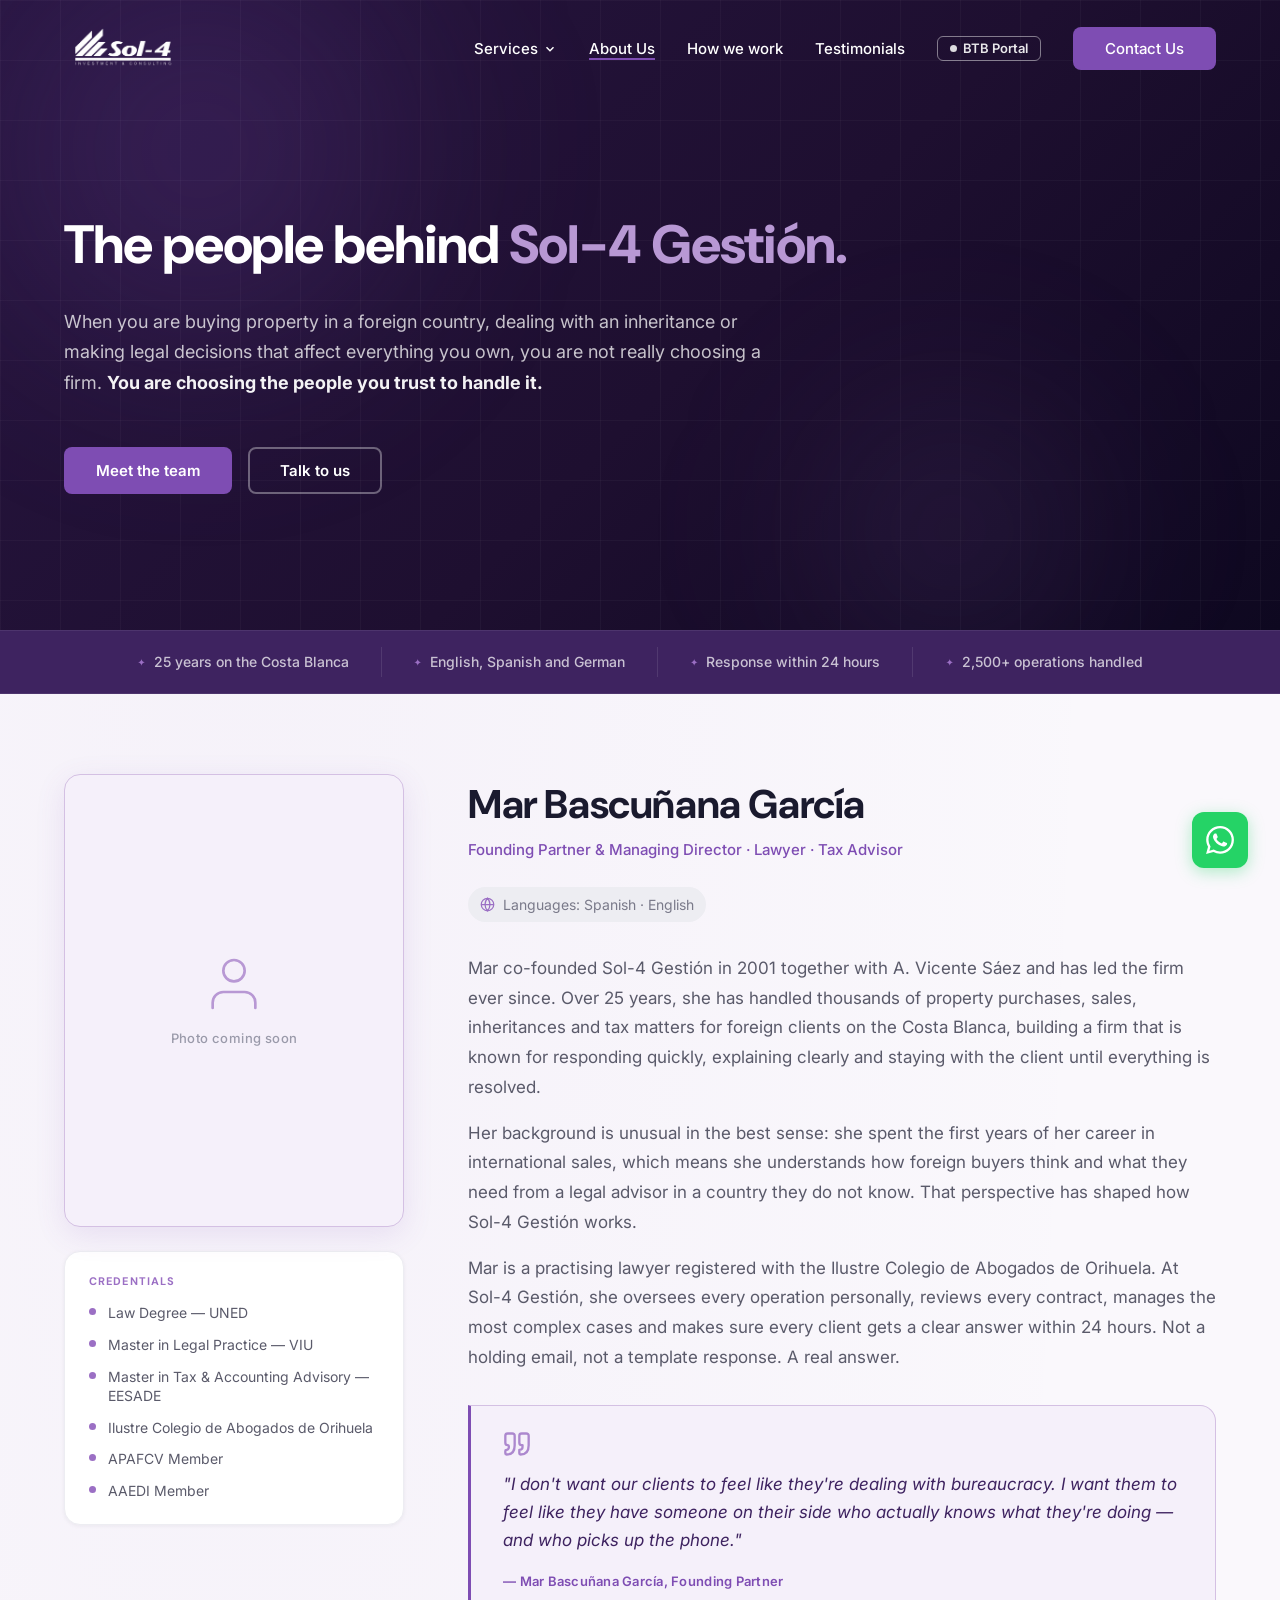
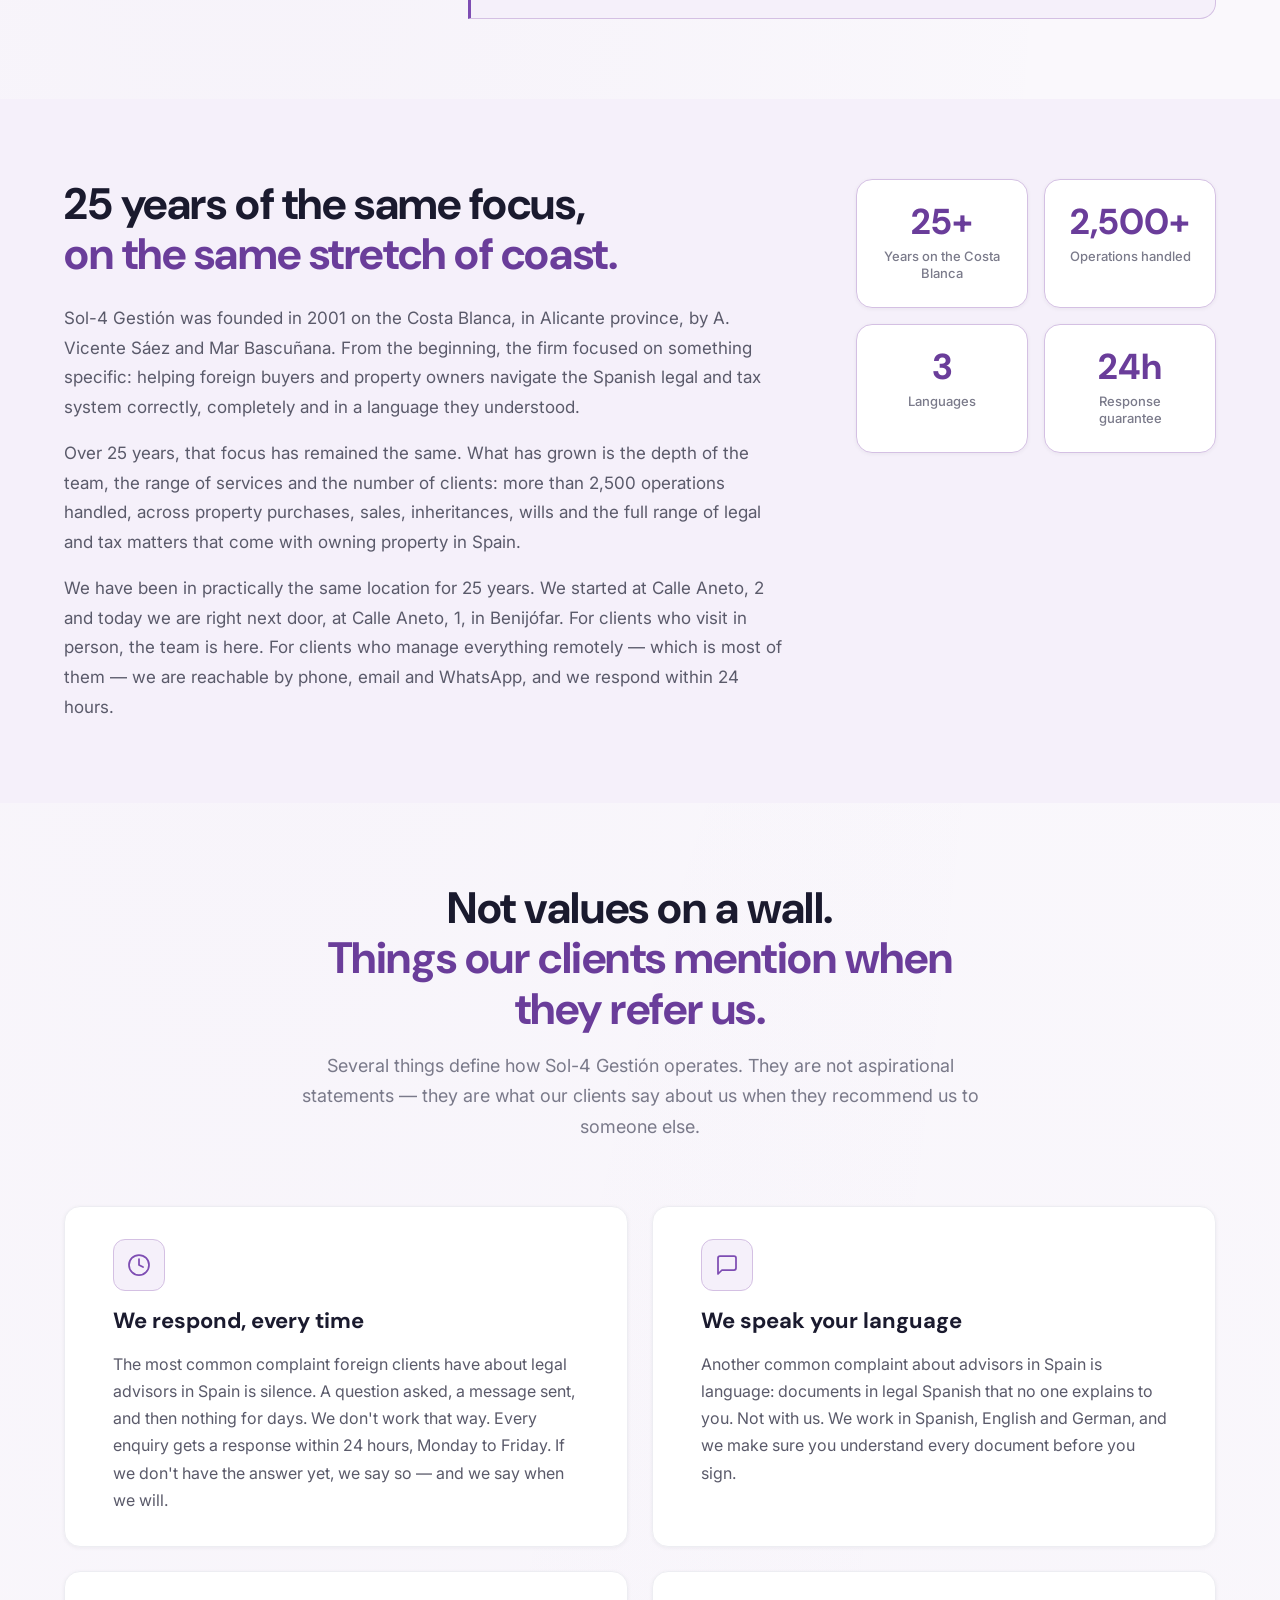
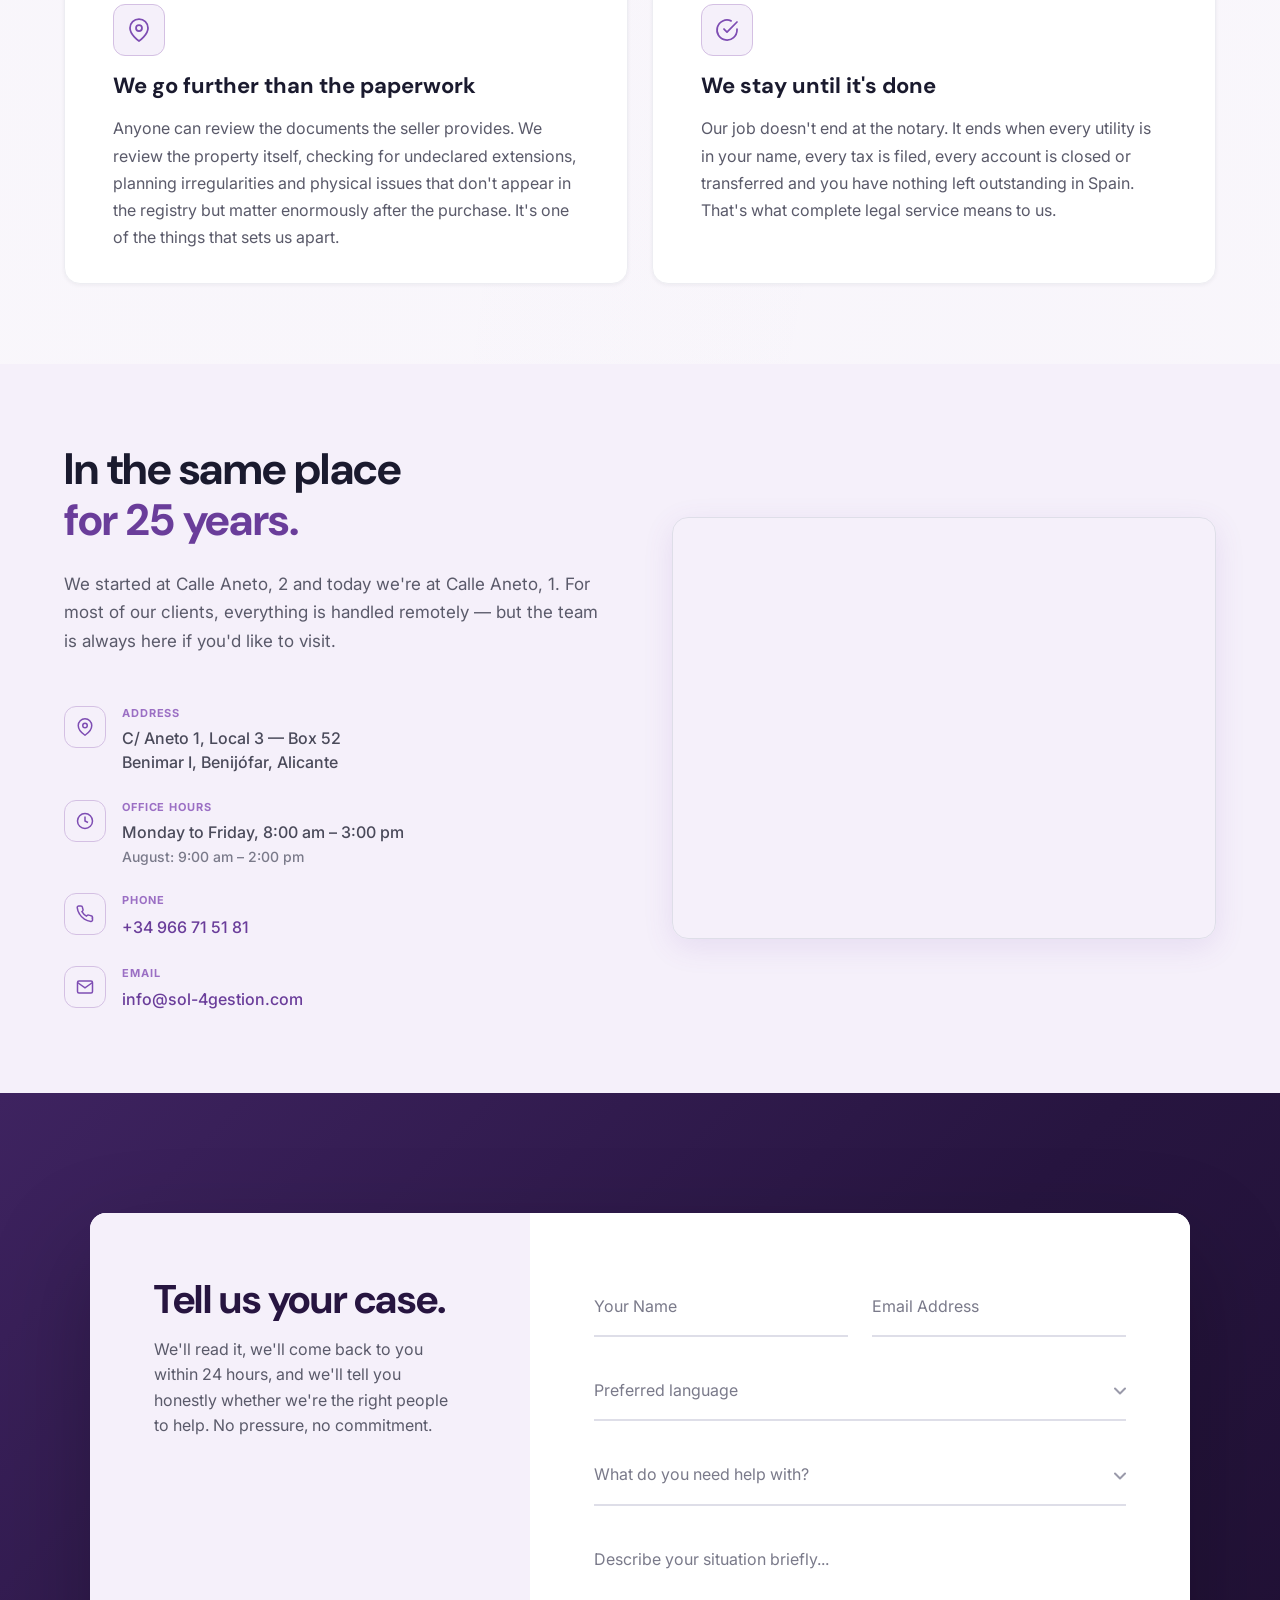
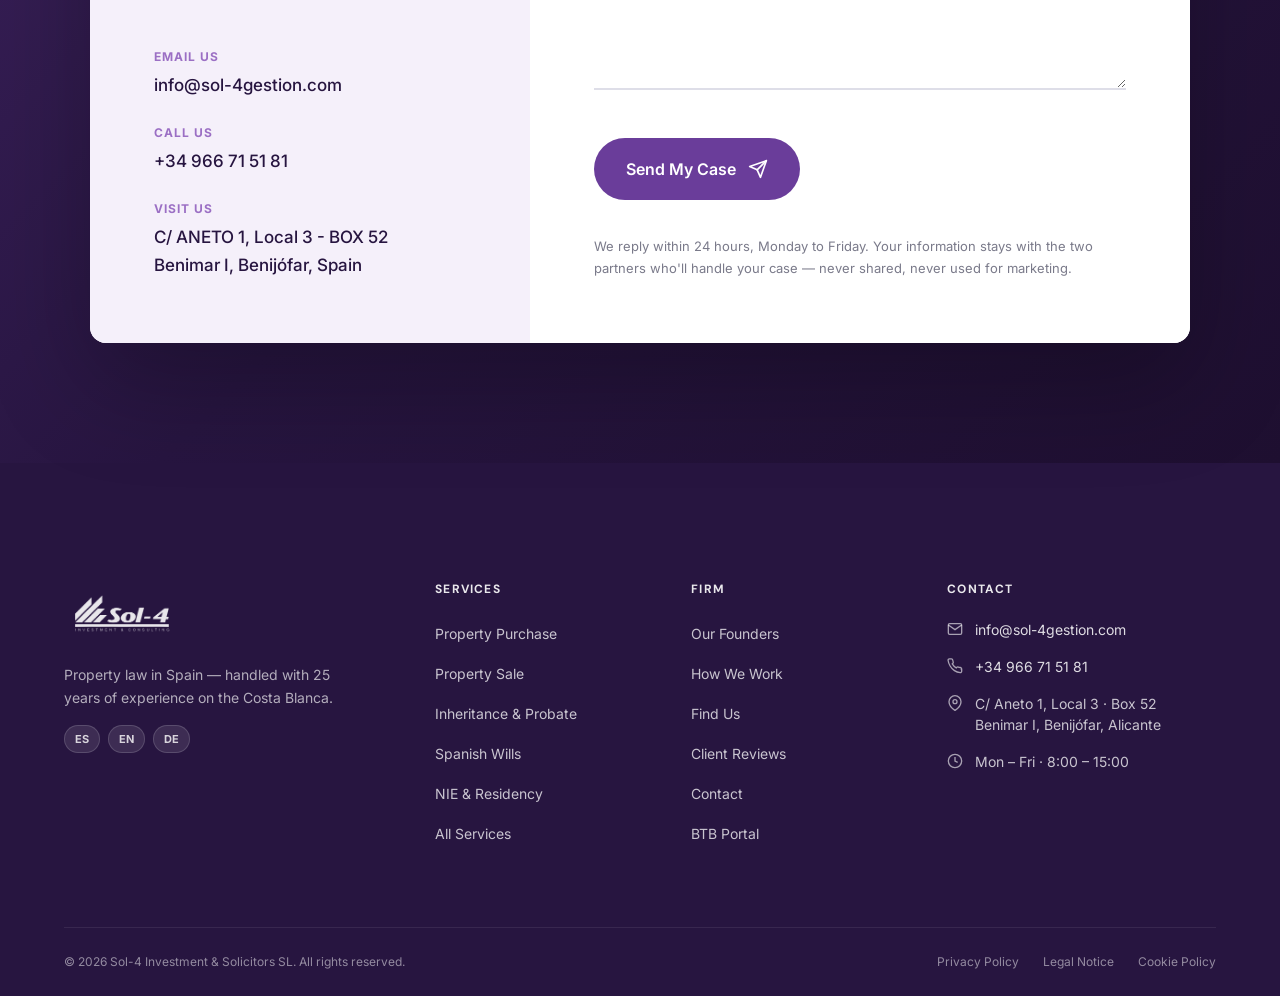
==== commit 32745a07: "feat: add new contact page with form and initial site structure pages" ====
--- a/pages/about-us/index.html
+++ b/pages/about-us/index.html
@@ -60,7 +60,7 @@
         <a href="../../pages/home/index.html#methodology">How we work</a>
         <a href="../../pages/home/index.html#testimonials">Testimonials</a>
         <a href="https://sol-4gestion.biloop.es" class="nav-biloop" target="_blank" rel="noopener">BTB Portal</a>
-        <a href="#contact" class="btn btn-primary">Contact Us</a>
+        <a href="../contact/index.html" class="btn btn-primary">Contact Us</a>
       </nav>
       <button class="mobile-toggle" id="mobile-toggle" aria-label="Menu">
         <span></span><span></span><span></span>
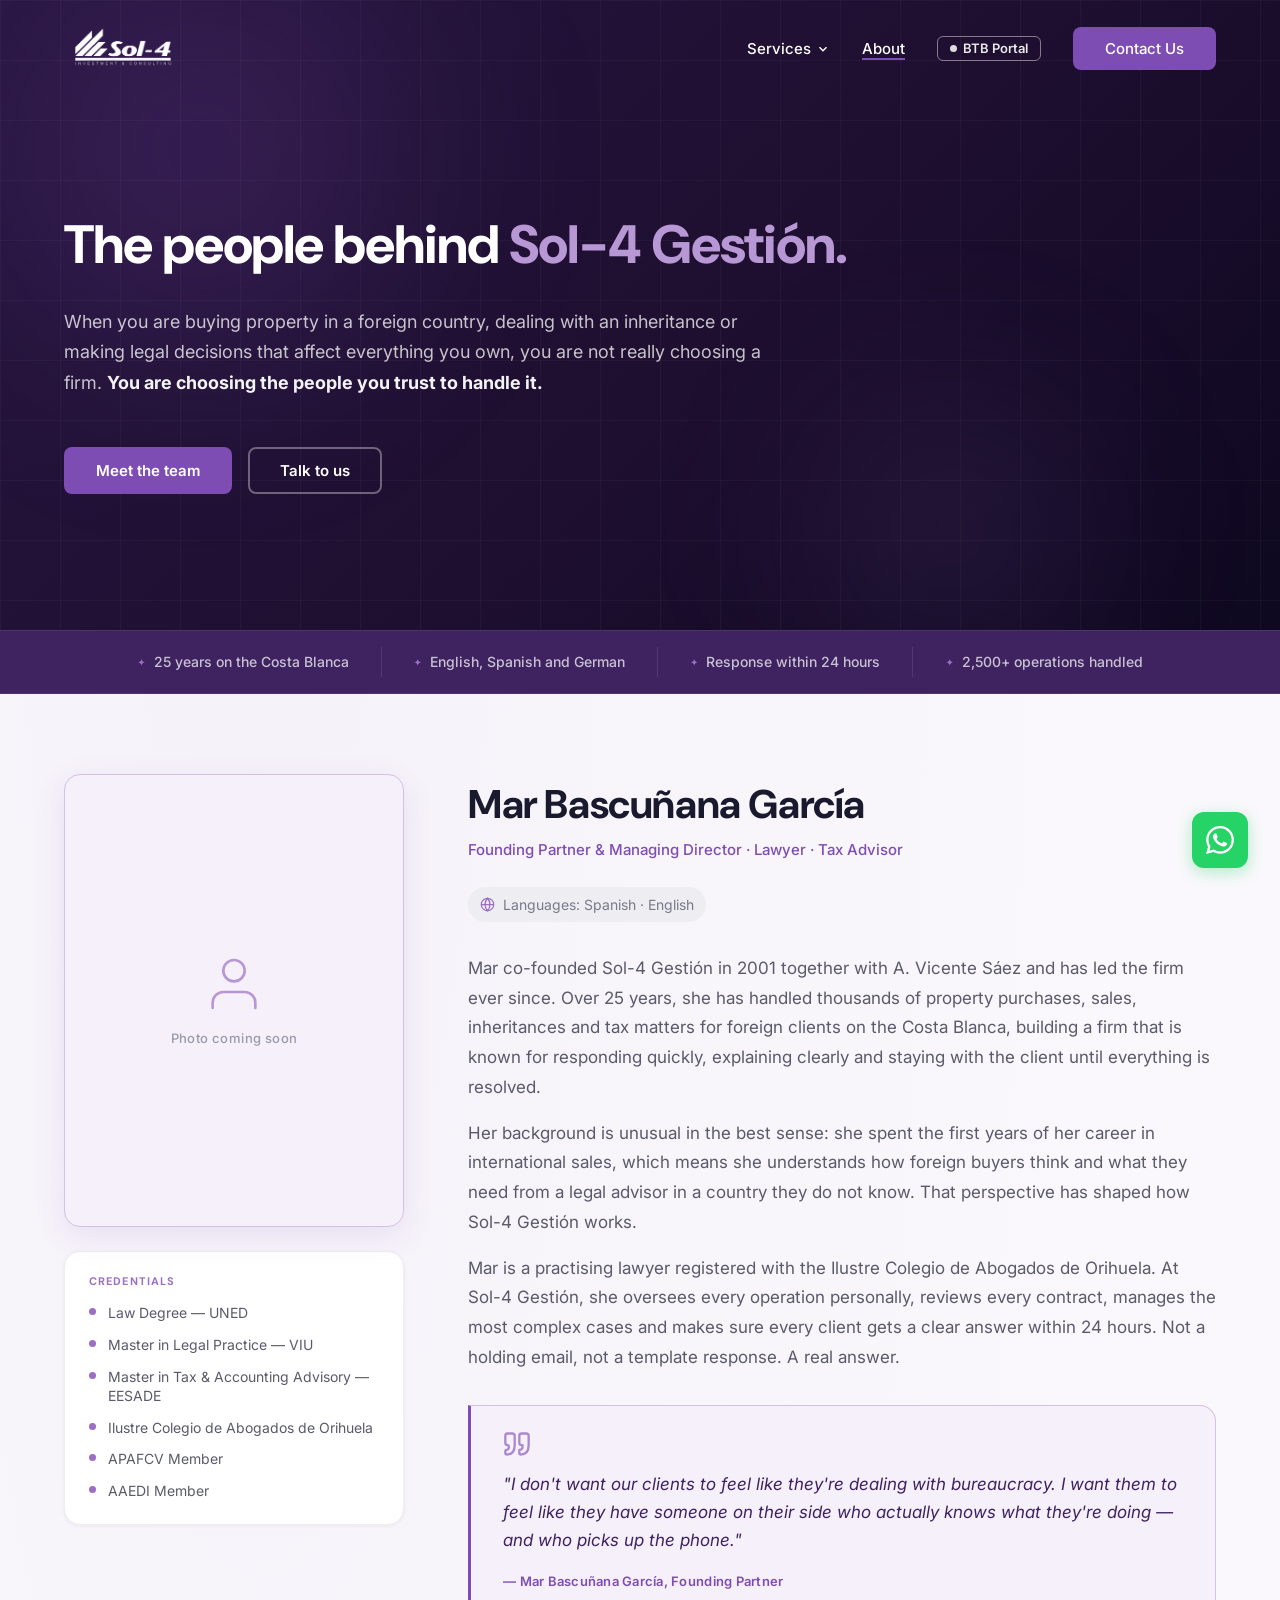
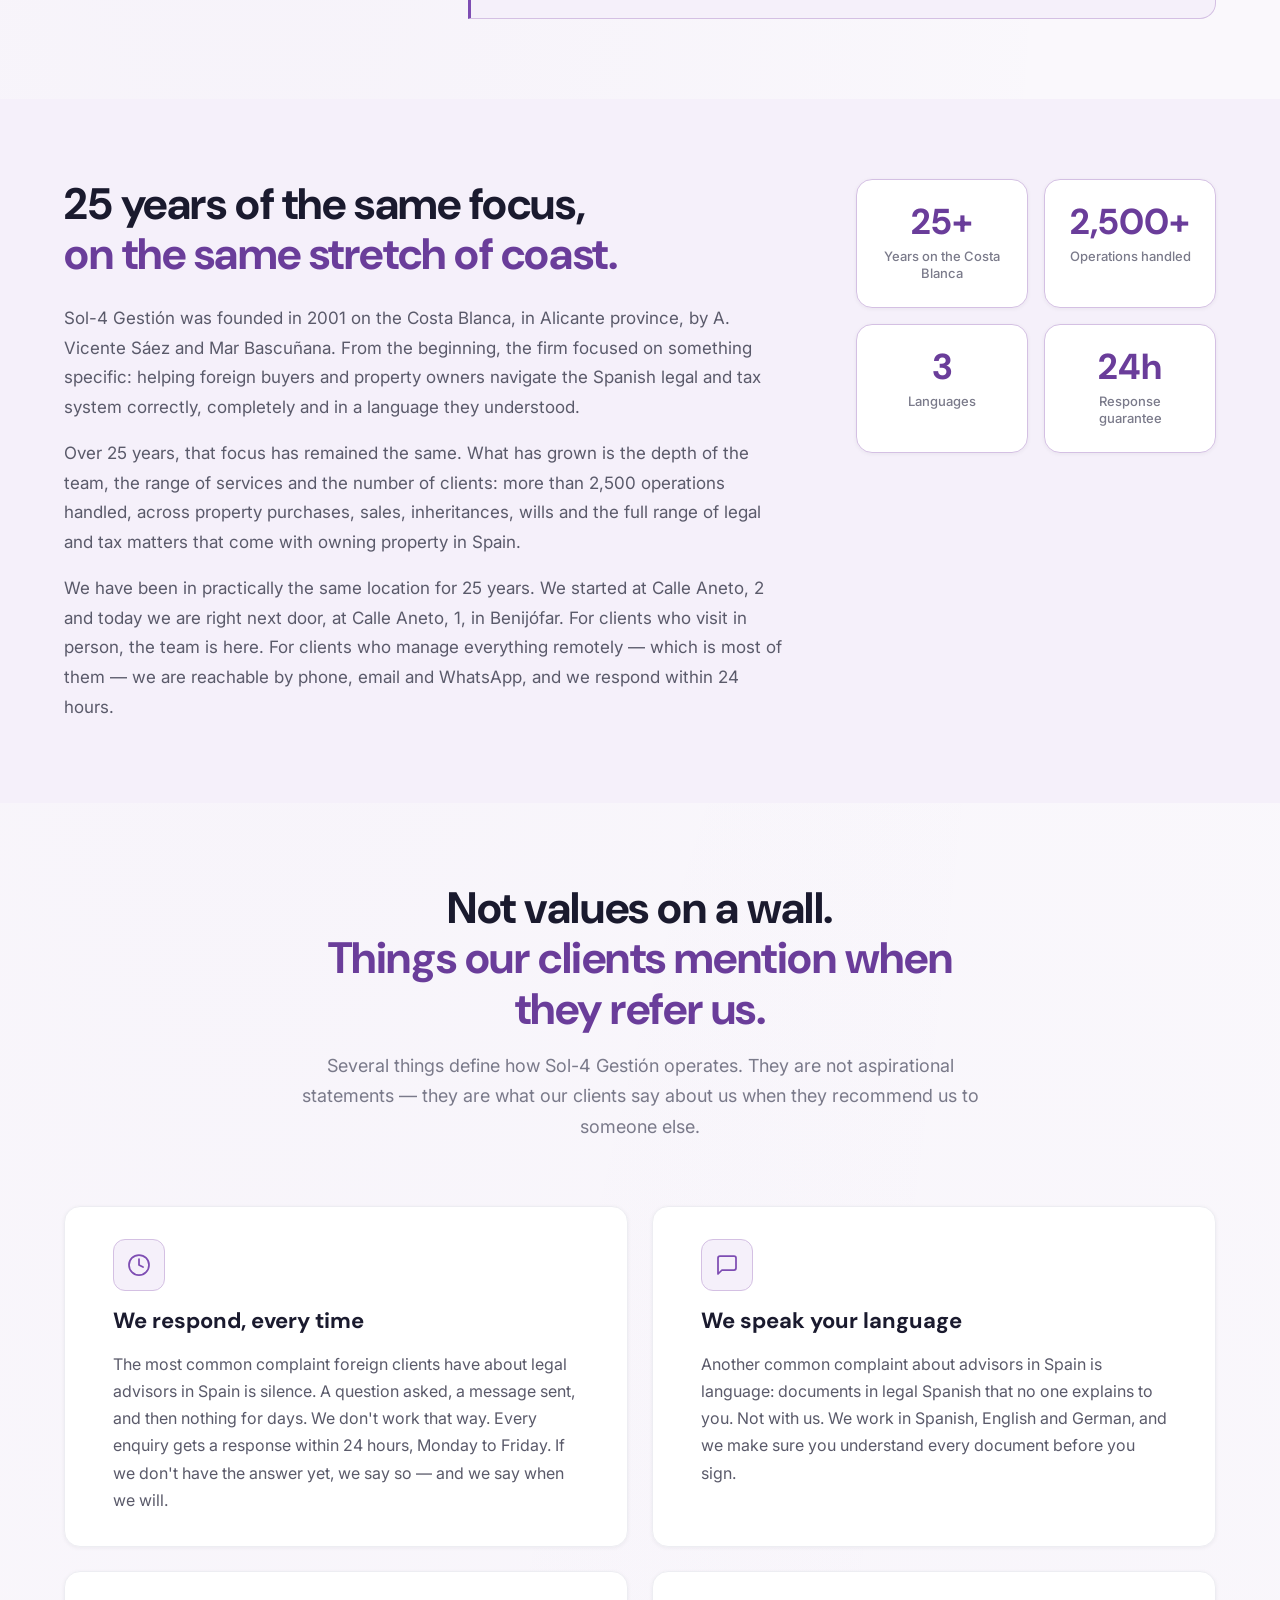
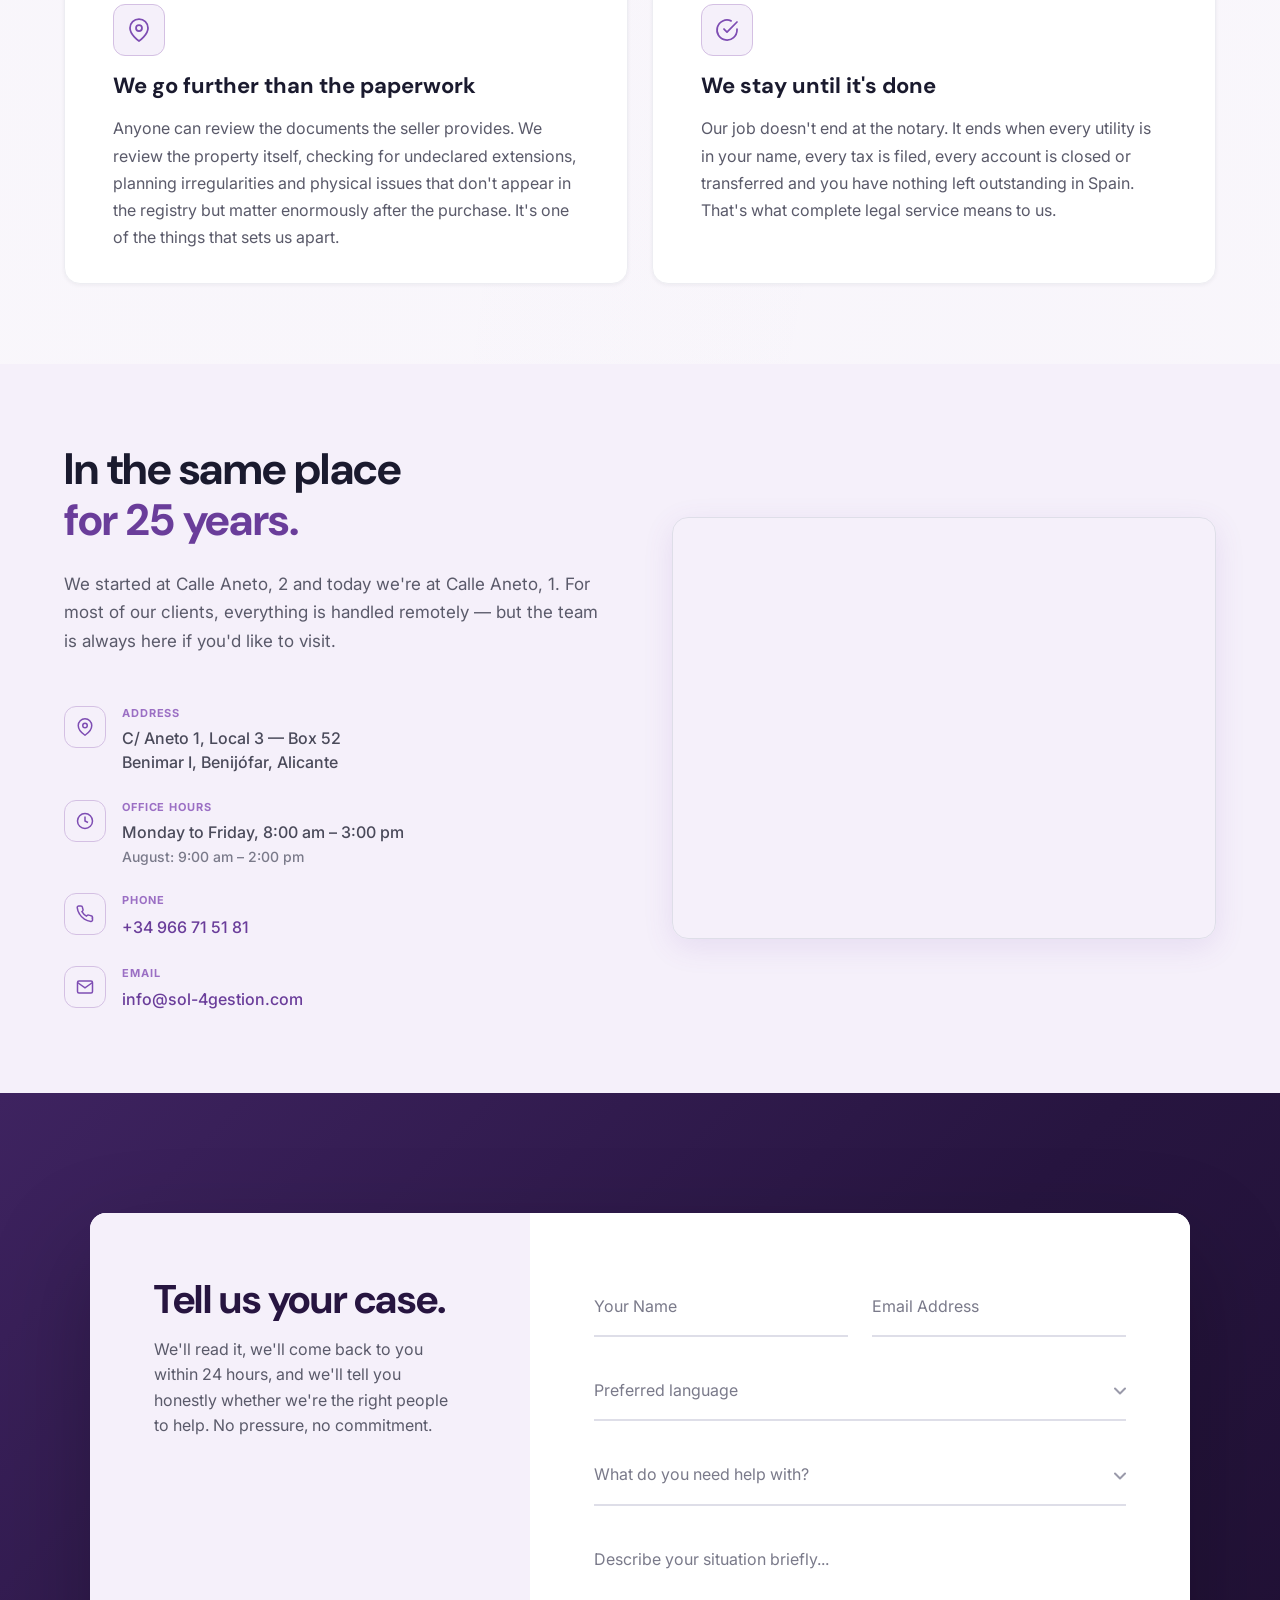
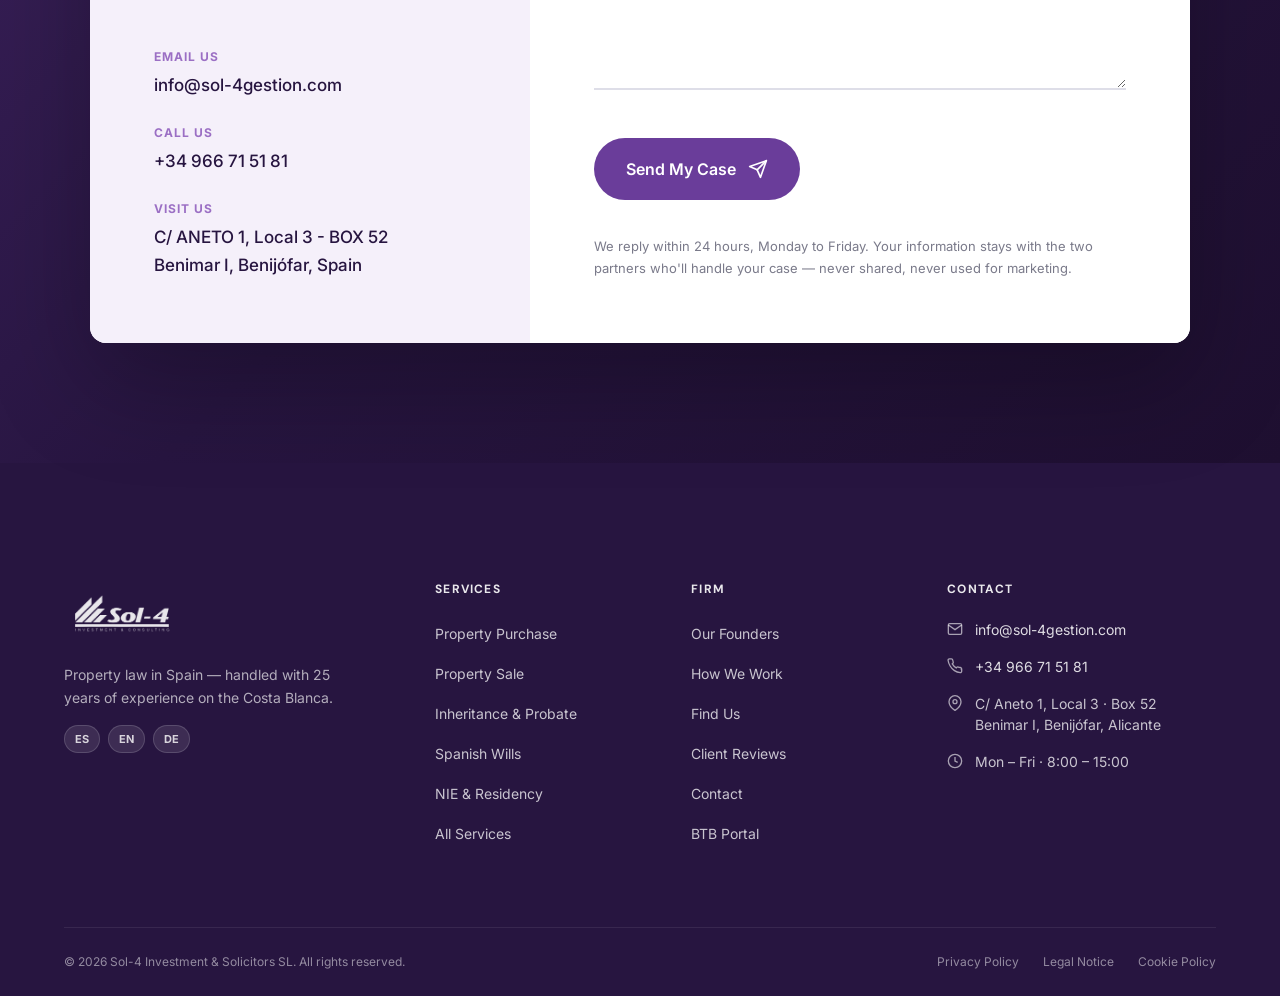
==== commit 114462a7: "refactor: update navigation menu links to point to individual service pages and contact route" ====
--- a/pages/about-us/index.html
+++ b/pages/about-us/index.html
@@ -34,31 +34,31 @@
           <div class="nav-dropdown-menu">
             <div class="dropdown-col">
               <span class="dropdown-label">Legal Services</span>
-              <a href="../../pages/services-container/index.html#buying" class="dropdown-link">Buying and Selling Properties</a>
-              <a href="../../pages/services-container/index.html#inheritance" class="dropdown-link">Spanish Inheritance</a>
-              <a href="../../pages/services-container/index.html#wills" class="dropdown-link">Spanish Wills</a>
-              <a href="../../pages/services-container/index.html#selling" class="dropdown-link">Property Sale</a>
+              <a href="../buying-property-spain/index.html" class="dropdown-link">Buying Property in Spain</a>
+              <a href="../selling-property-spain/index.html" class="dropdown-link">Selling Property in Spain</a>
+              <a href="../inheritance-spain/index.html" class="dropdown-link">Spanish Inheritance</a>
+              <a href="../spanish-will/index.html" class="dropdown-link">Spanish Will</a>
             </div>
             <div class="dropdown-col">
               <span class="dropdown-label">Additional Services</span>
-              <a href="../../pages/services-container/index.html#nie" class="dropdown-link">NIE &amp; Residency</a>
-              <a href="../../pages/services-container/index.html#poa" class="dropdown-link">Notary Representation</a>
-              <a href="../../pages/services-container/index.html#additional" class="dropdown-link">Urban &amp; Legal Checks</a>
+              <a href="../nie-spain/index.html" class="dropdown-link">NIE Spain</a>
+              <a href="../notary-representation-spain/index.html" class="dropdown-link">Notary Representation</a>
+              <a href="../urban-legal-checks/index.html" class="dropdown-link">Urban &amp; Legal Checks</a>
+              <a href="../complementary-services/index.html" class="dropdown-link">Complementary Services</a>
             </div>
             <div class="dropdown-col">
-              <span class="dropdown-label">Business Solutions</span>
-              <a href="../../pages/services-container/index.html#additional" class="dropdown-link">Tax &amp; Accounting</a>
-              <a href="../../pages/services-container/index.html#additional" class="dropdown-link">Company Formation</a>
-              <a href="../../pages/services-container/index.html#additional" class="dropdown-link">Labour Law</a>
+              <span class="dropdown-label">Business Advisory</span>
+              <a href="../advisory/index.html" class="dropdown-link">Advisory</a>
+              <a href="../tax-accounting/index.html" class="dropdown-link">Tax &amp; Accounting</a>
+              <a href="../company-formation/index.html" class="dropdown-link">Company Formation</a>
+              <a href="../labour-law/index.html" class="dropdown-link">Labour Law</a>
             </div>
             <div class="dropdown-all">
-              <a href="../../pages/services-container/index.html" class="dropdown-all-link">All services →</a>
-            </div>
-          </div>
-        </div>
-        <a href="index.html" class="nav-active">About Us</a>
-        <a href="../../pages/home/index.html#methodology">How we work</a>
-        <a href="../../pages/home/index.html#testimonials">Testimonials</a>
+              <a href="../services-container/index.html" class="dropdown-all-link">All services →</a>
+            </div>
+          </div>
+        </div>
+        <a href="index.html" class="nav-active">About</a>
         <a href="https://sol-4gestion.biloop.es" class="nav-biloop" target="_blank" rel="noopener">BTB Portal</a>
         <a href="../contact/index.html" class="btn btn-primary">Contact Us</a>
       </nav>
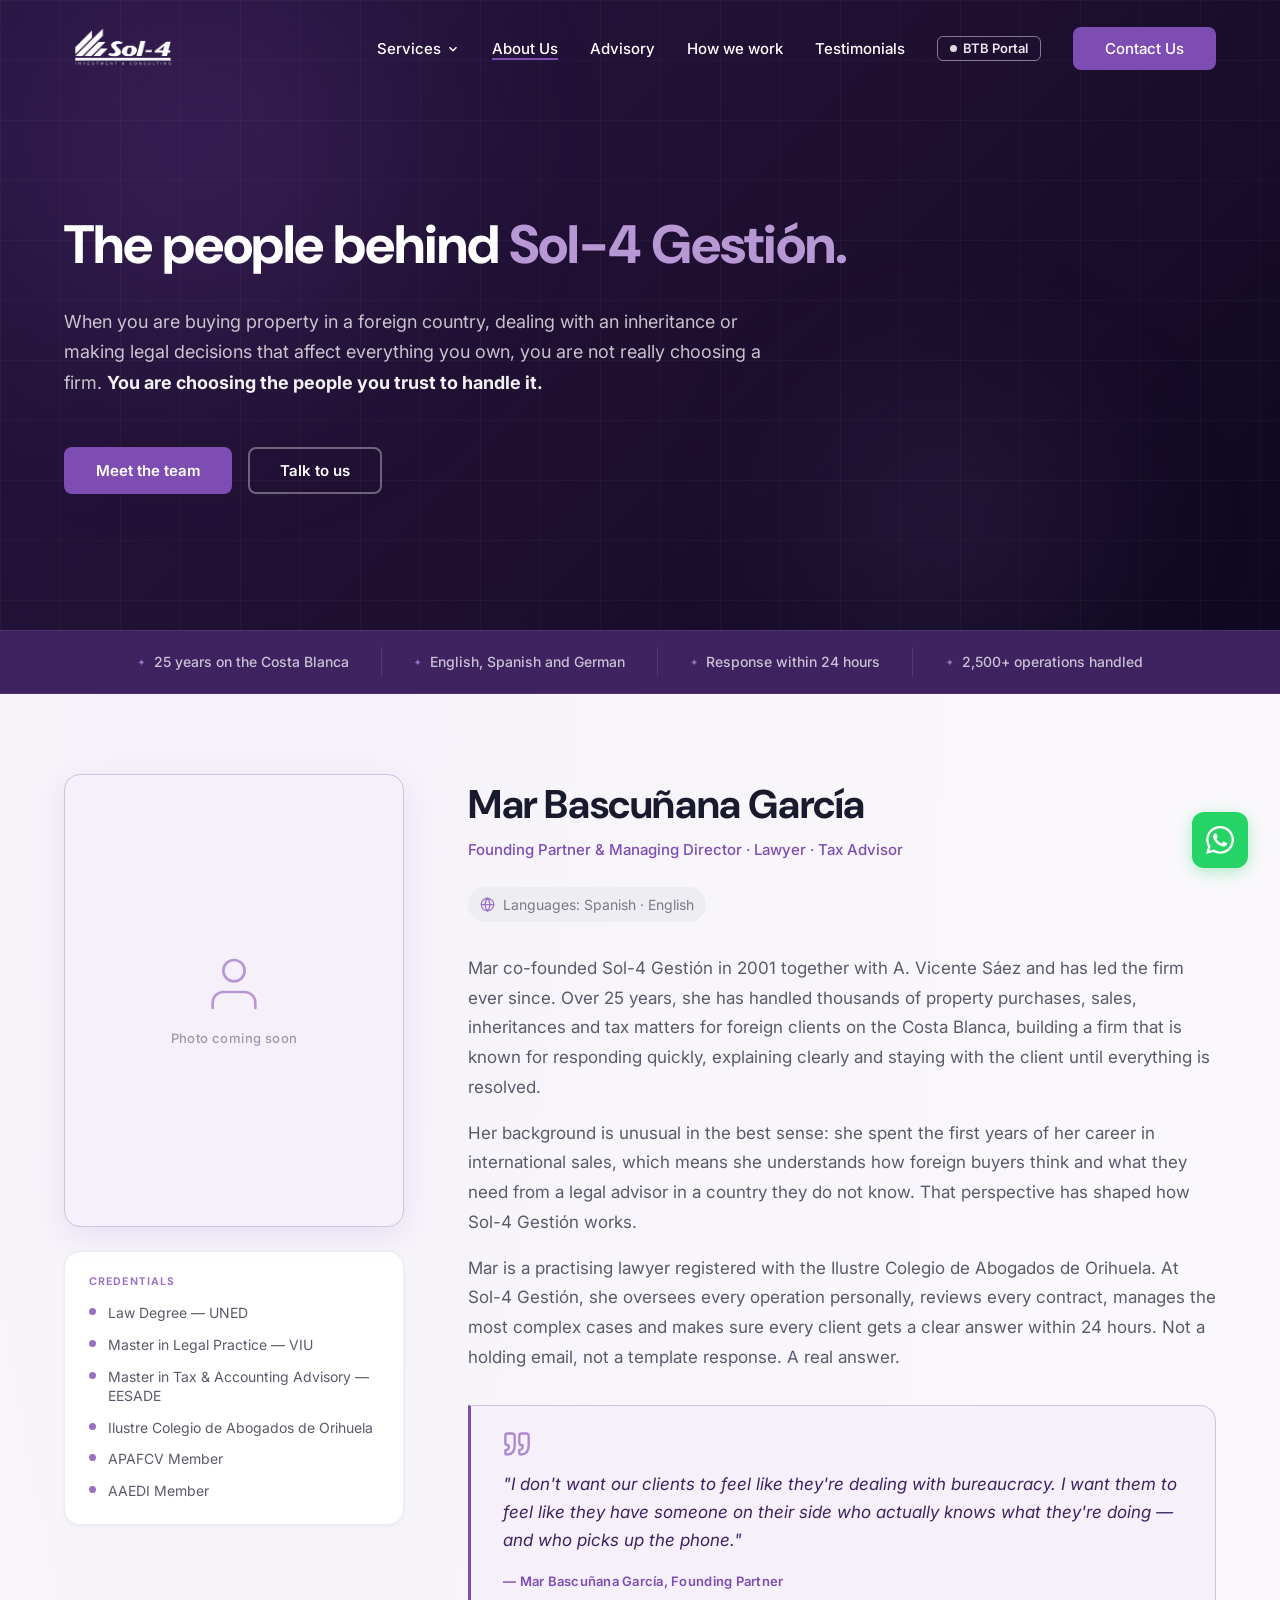
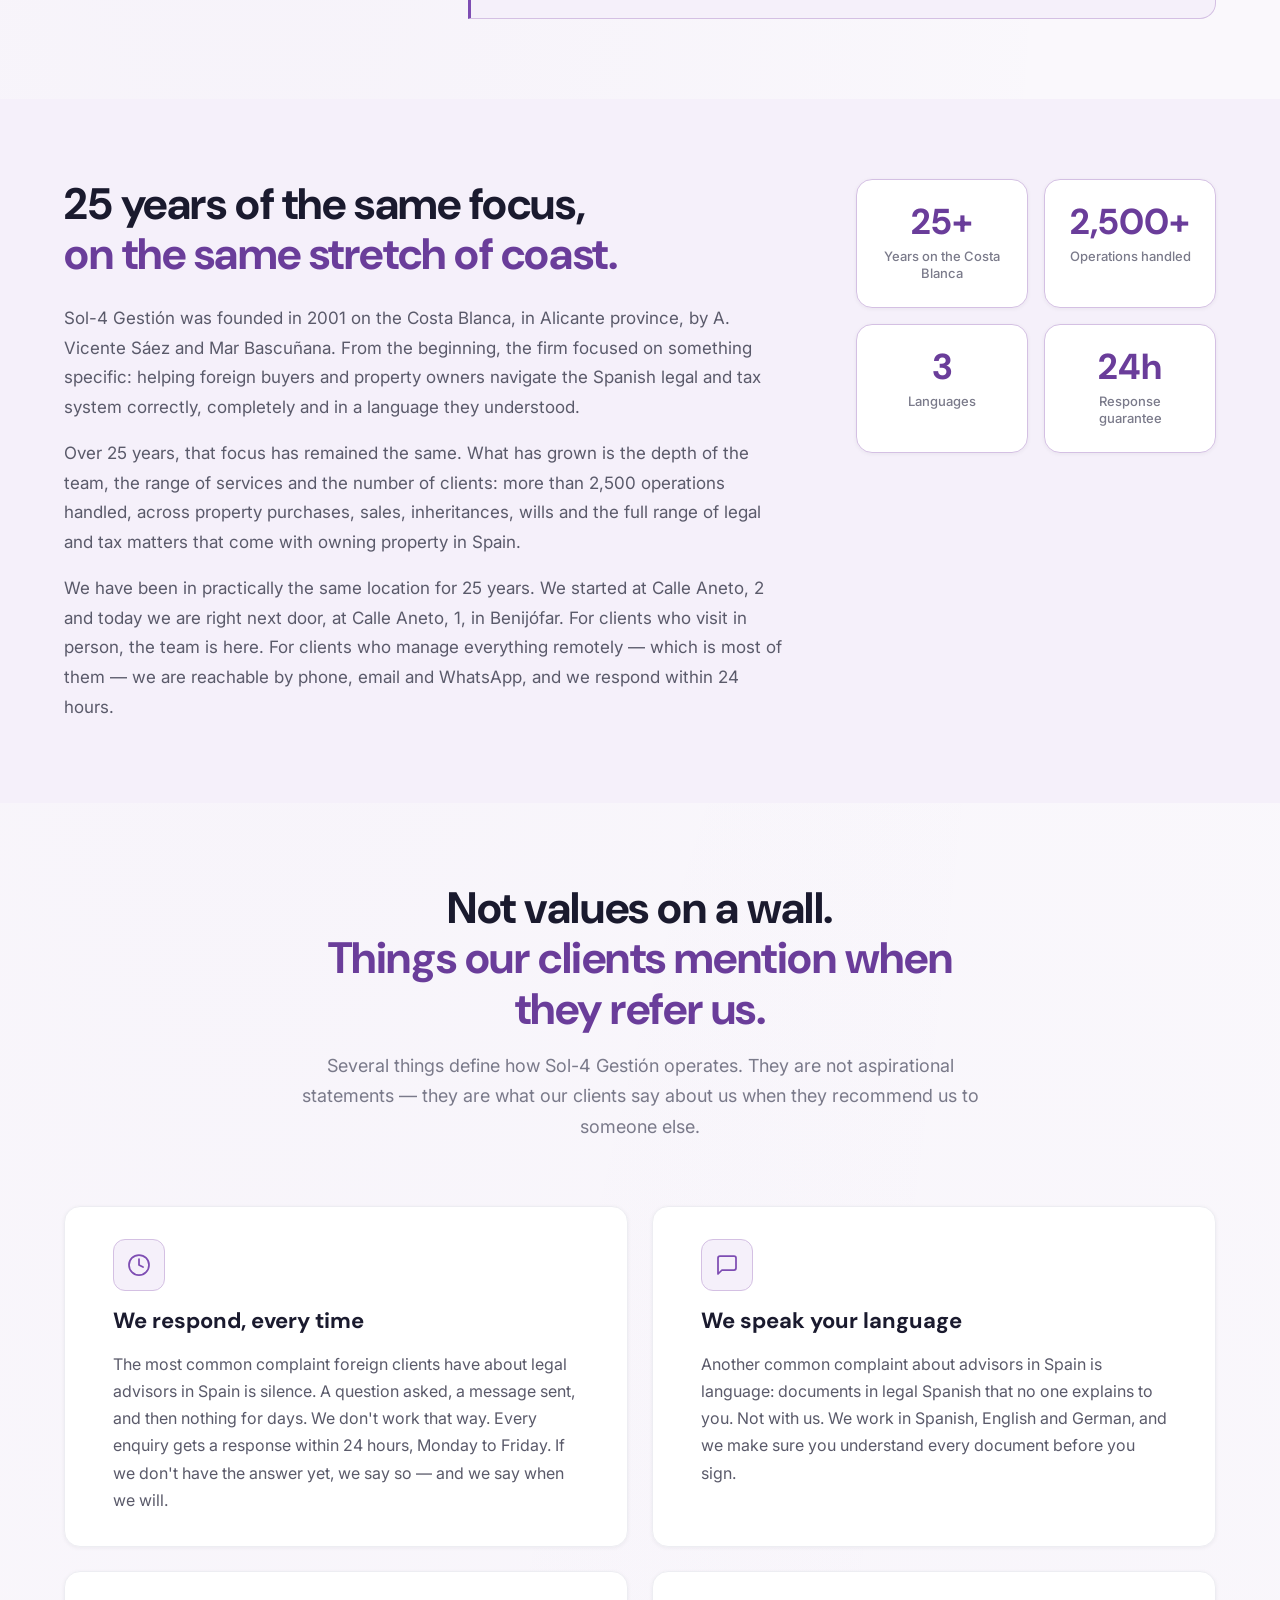
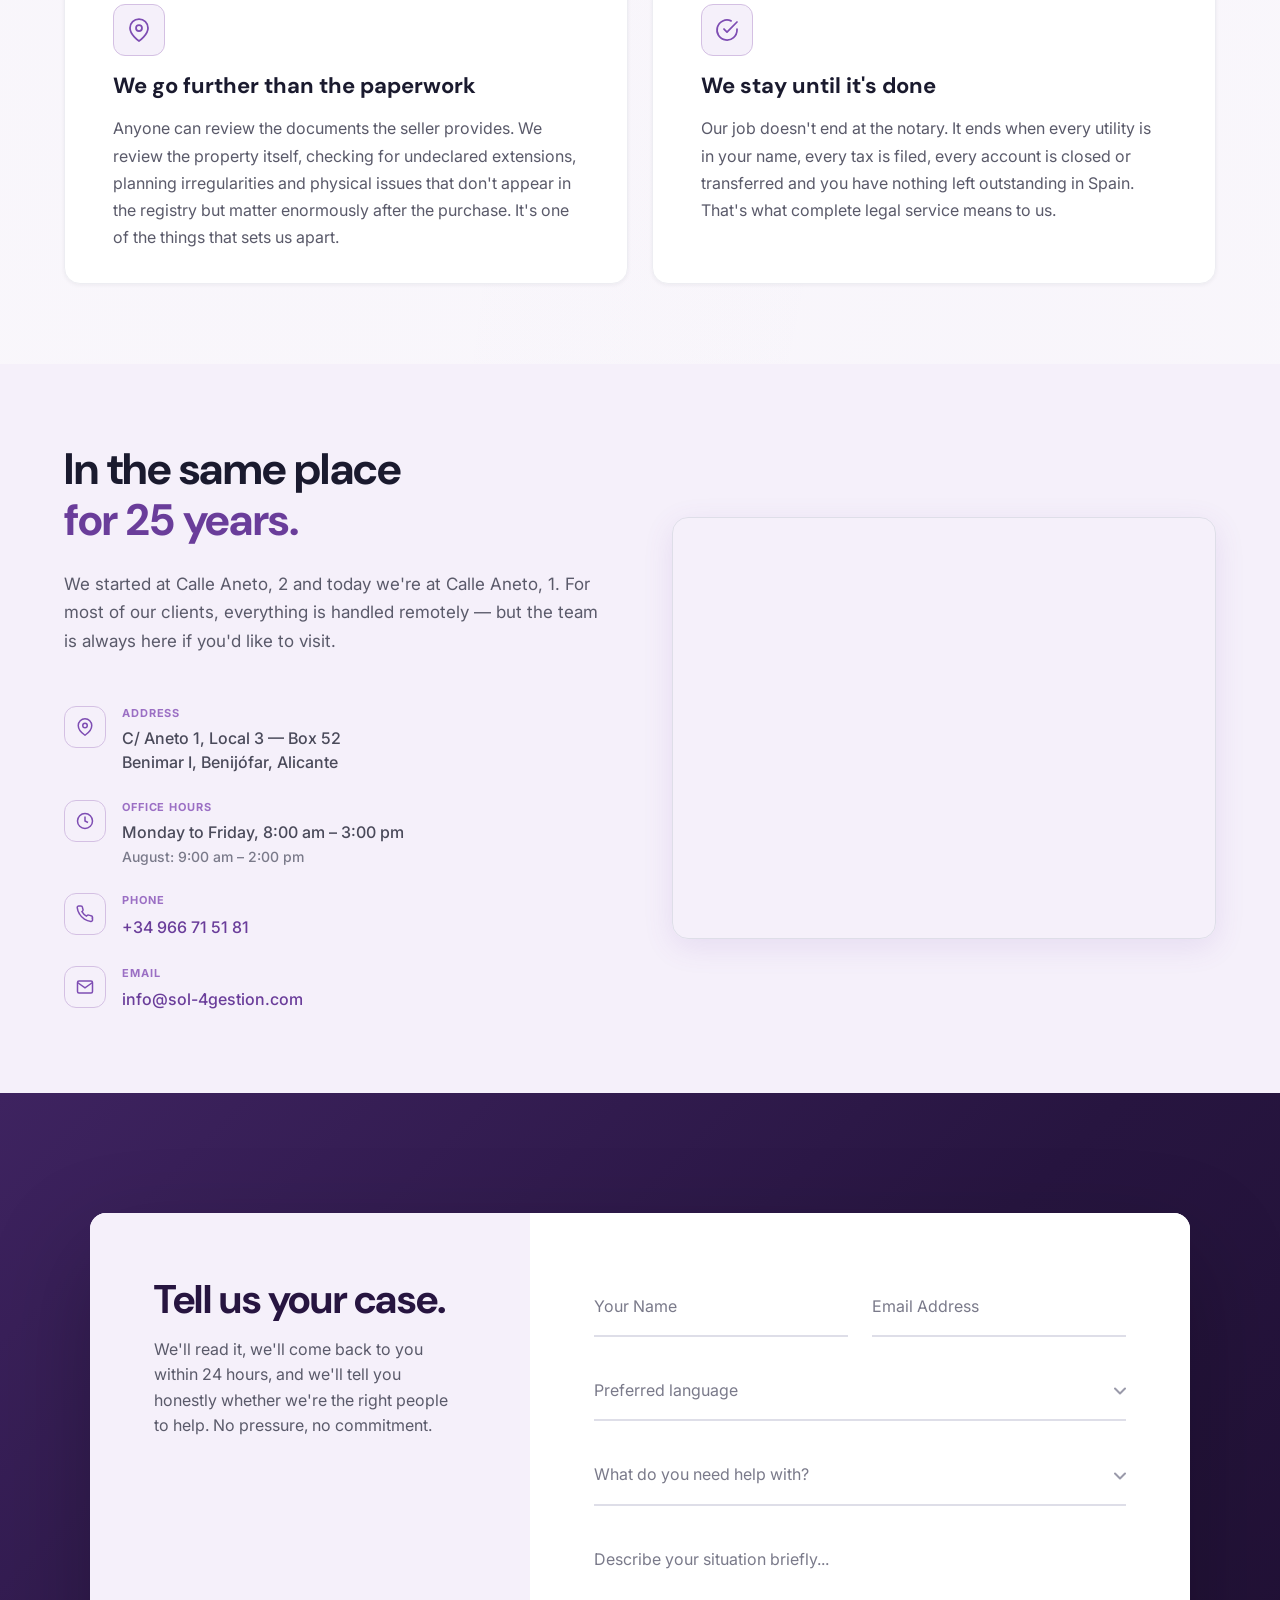
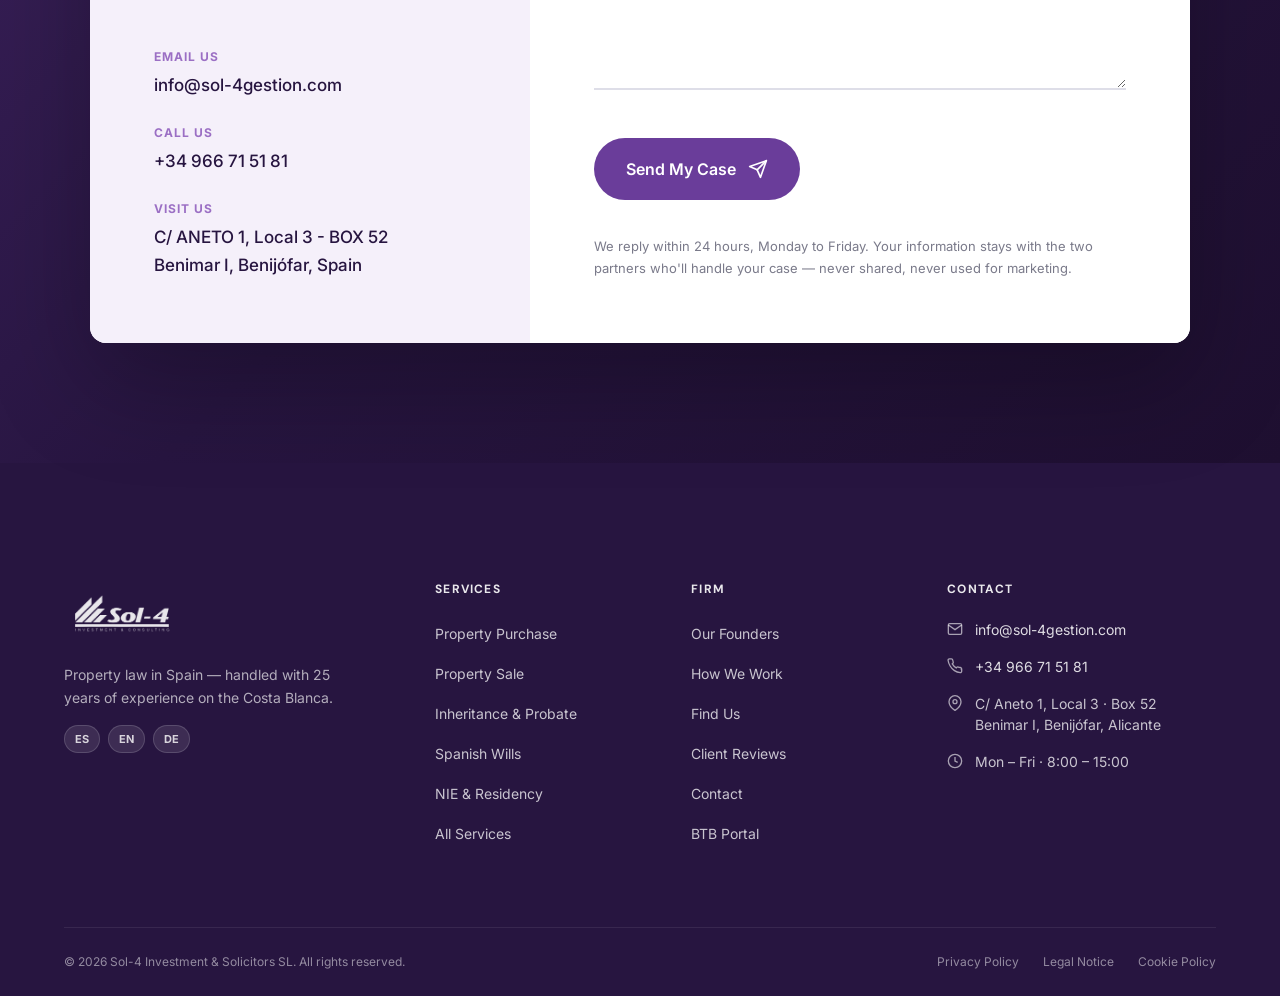
==== commit b4deb14b: "feat: initialize project pages and implement shared advisory design system" ====
--- a/pages/about-us/index.html
+++ b/pages/about-us/index.html
@@ -34,31 +34,32 @@
           <div class="nav-dropdown-menu">
             <div class="dropdown-col">
               <span class="dropdown-label">Legal Services</span>
-              <a href="../buying-property-spain/index.html" class="dropdown-link">Buying Property in Spain</a>
-              <a href="../selling-property-spain/index.html" class="dropdown-link">Selling Property in Spain</a>
-              <a href="../inheritance-spain/index.html" class="dropdown-link">Spanish Inheritance</a>
-              <a href="../spanish-will/index.html" class="dropdown-link">Spanish Will</a>
+              <a href="../../pages/services-container/index.html#buying" class="dropdown-link">Buying and Selling Properties</a>
+              <a href="../../pages/services-container/index.html#inheritance" class="dropdown-link">Spanish Inheritance</a>
+              <a href="../../pages/services-container/index.html#wills" class="dropdown-link">Spanish Wills</a>
+              <a href="../../pages/services-container/index.html#selling" class="dropdown-link">Property Sale</a>
             </div>
             <div class="dropdown-col">
               <span class="dropdown-label">Additional Services</span>
-              <a href="../nie-spain/index.html" class="dropdown-link">NIE Spain</a>
-              <a href="../notary-representation-spain/index.html" class="dropdown-link">Notary Representation</a>
-              <a href="../urban-legal-checks/index.html" class="dropdown-link">Urban &amp; Legal Checks</a>
-              <a href="../complementary-services/index.html" class="dropdown-link">Complementary Services</a>
+              <a href="../../pages/services-container/index.html#nie" class="dropdown-link">NIE &amp; Residency</a>
+              <a href="../../pages/services-container/index.html#poa" class="dropdown-link">Notary Representation</a>
+              <a href="../../pages/services-container/index.html#additional" class="dropdown-link">Urban &amp; Legal Checks</a>
             </div>
             <div class="dropdown-col">
-              <span class="dropdown-label">Business Advisory</span>
-              <a href="../advisory/index.html" class="dropdown-link">Advisory</a>
-              <a href="../tax-accounting/index.html" class="dropdown-link">Tax &amp; Accounting</a>
-              <a href="../company-formation/index.html" class="dropdown-link">Company Formation</a>
-              <a href="../labour-law/index.html" class="dropdown-link">Labour Law</a>
+              <span class="dropdown-label">Business Solutions</span>
+              <a href="../advisory/index.html#consulting" class="dropdown-link">Tax &amp; Accounting</a>
+              <a href="../advisory/index.html#formation" class="dropdown-link">Company Formation</a>
+              <a href="../advisory/index.html#operational" class="dropdown-link">Labour Law</a>
             </div>
             <div class="dropdown-all">
-              <a href="../services-container/index.html" class="dropdown-all-link">All services →</a>
-            </div>
-          </div>
-        </div>
-        <a href="index.html" class="nav-active">About</a>
+              <a href="../../pages/services-container/index.html" class="dropdown-all-link">All services →</a>
+            </div>
+          </div>
+        </div>
+        <a href="index.html" class="nav-active">About Us</a>
+        <a href="../advisory/index.html">Advisory</a>
+        <a href="../../pages/home/index.html#methodology">How we work</a>
+        <a href="../../pages/home/index.html#testimonials">Testimonials</a>
         <a href="https://sol-4gestion.biloop.es" class="nav-biloop" target="_blank" rel="noopener">BTB Portal</a>
         <a href="../contact/index.html" class="btn btn-primary">Contact Us</a>
       </nav>
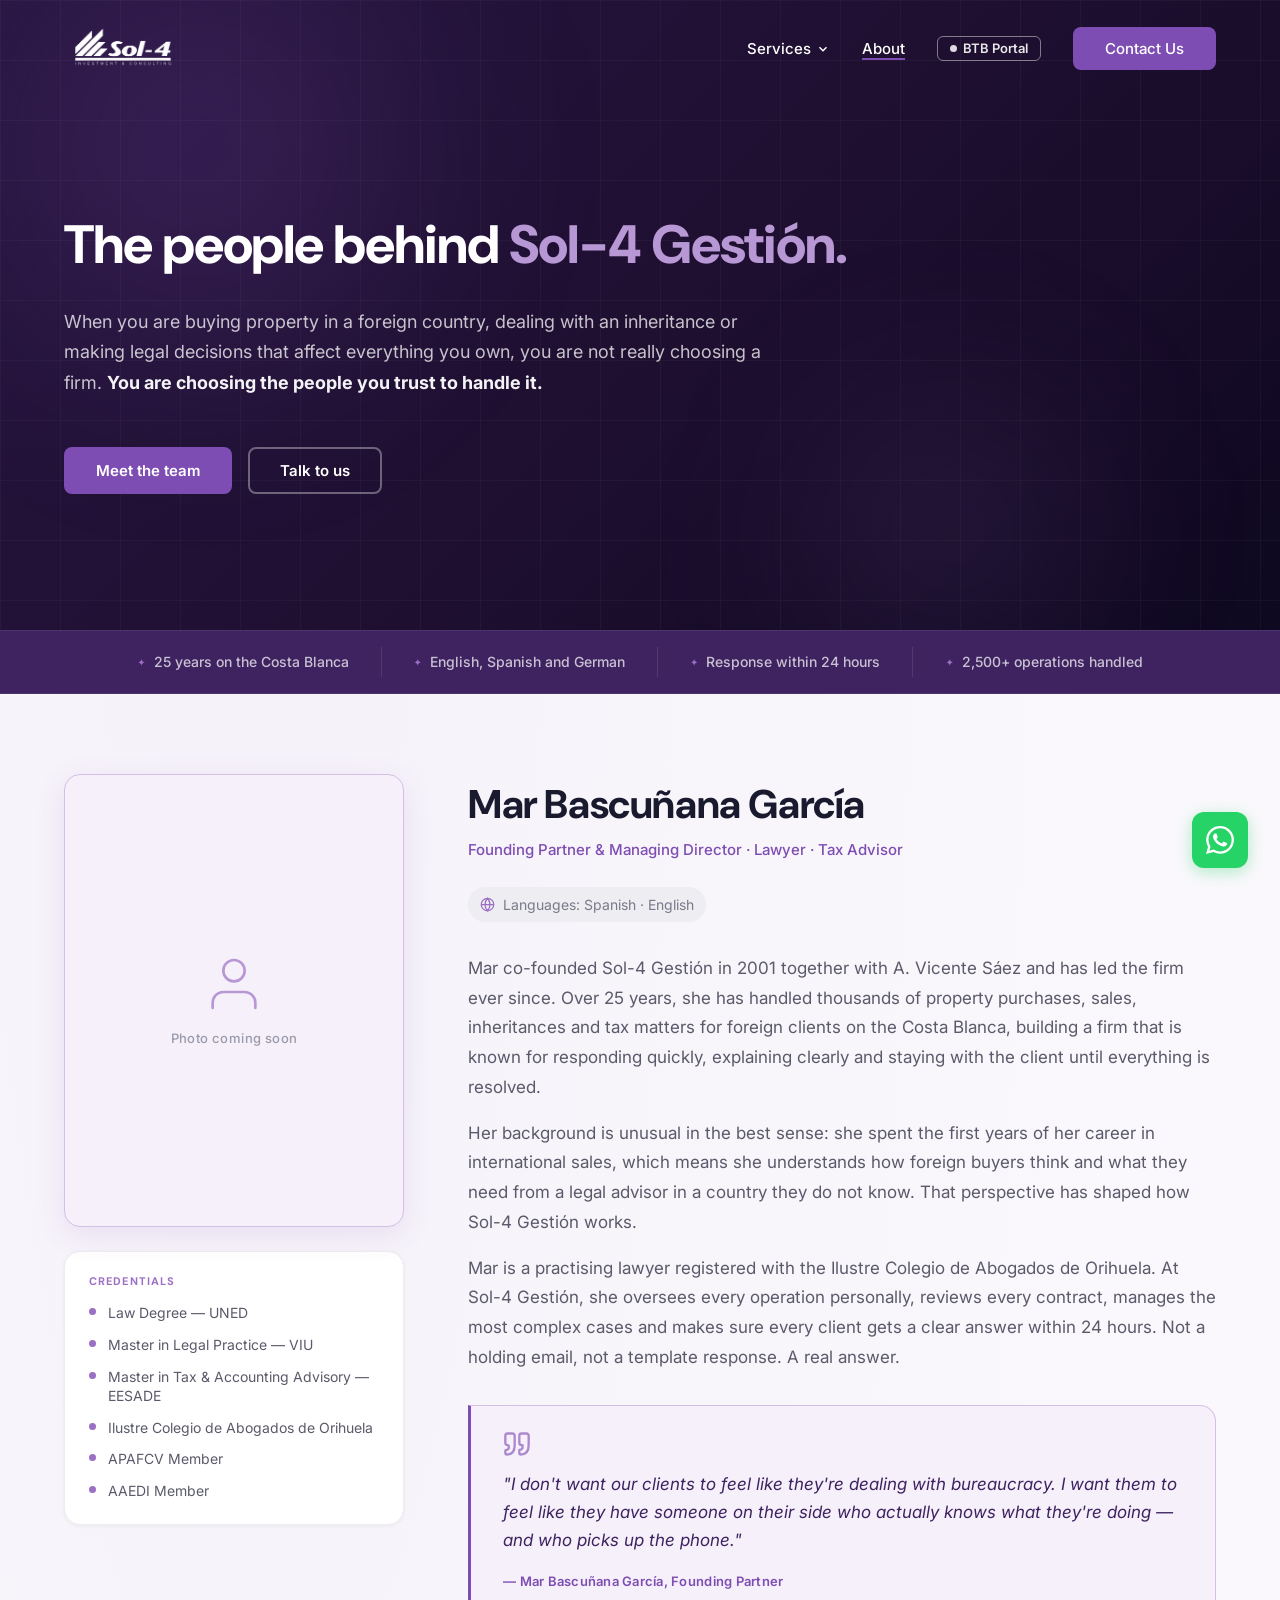
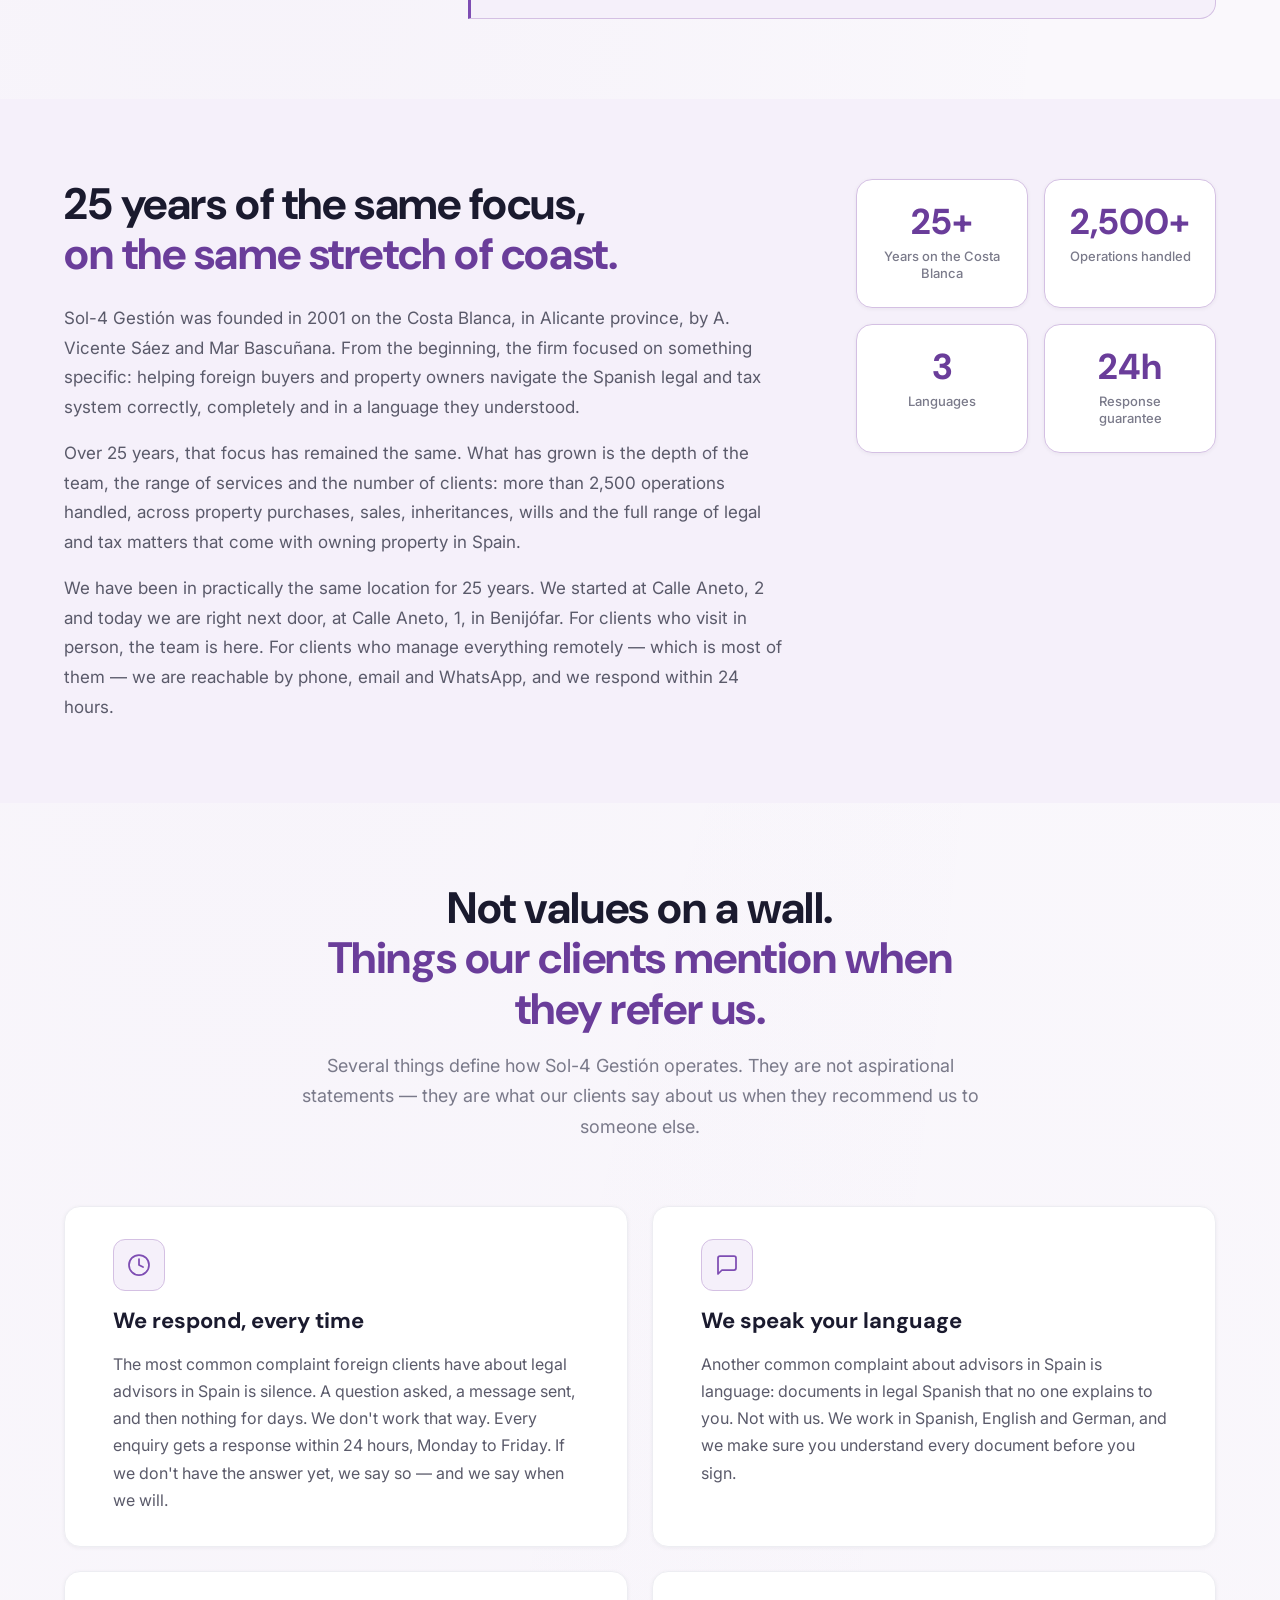
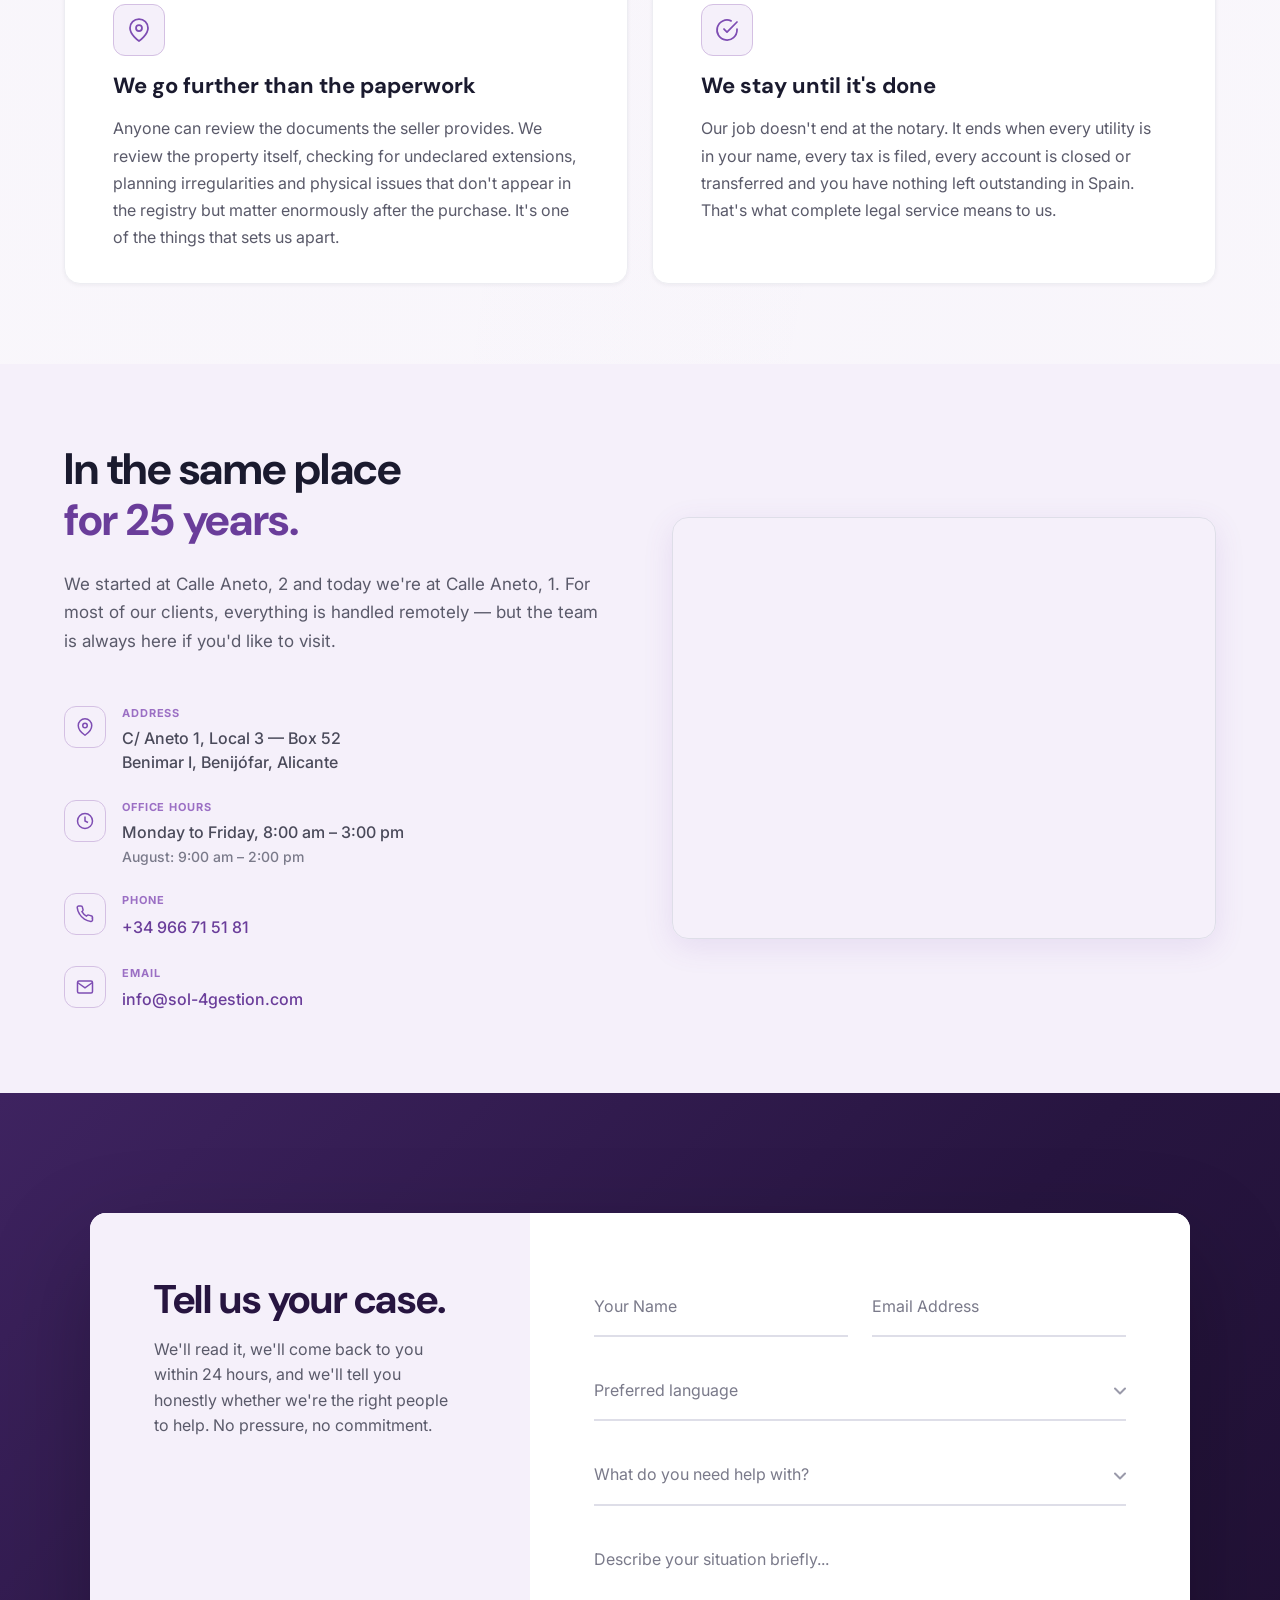
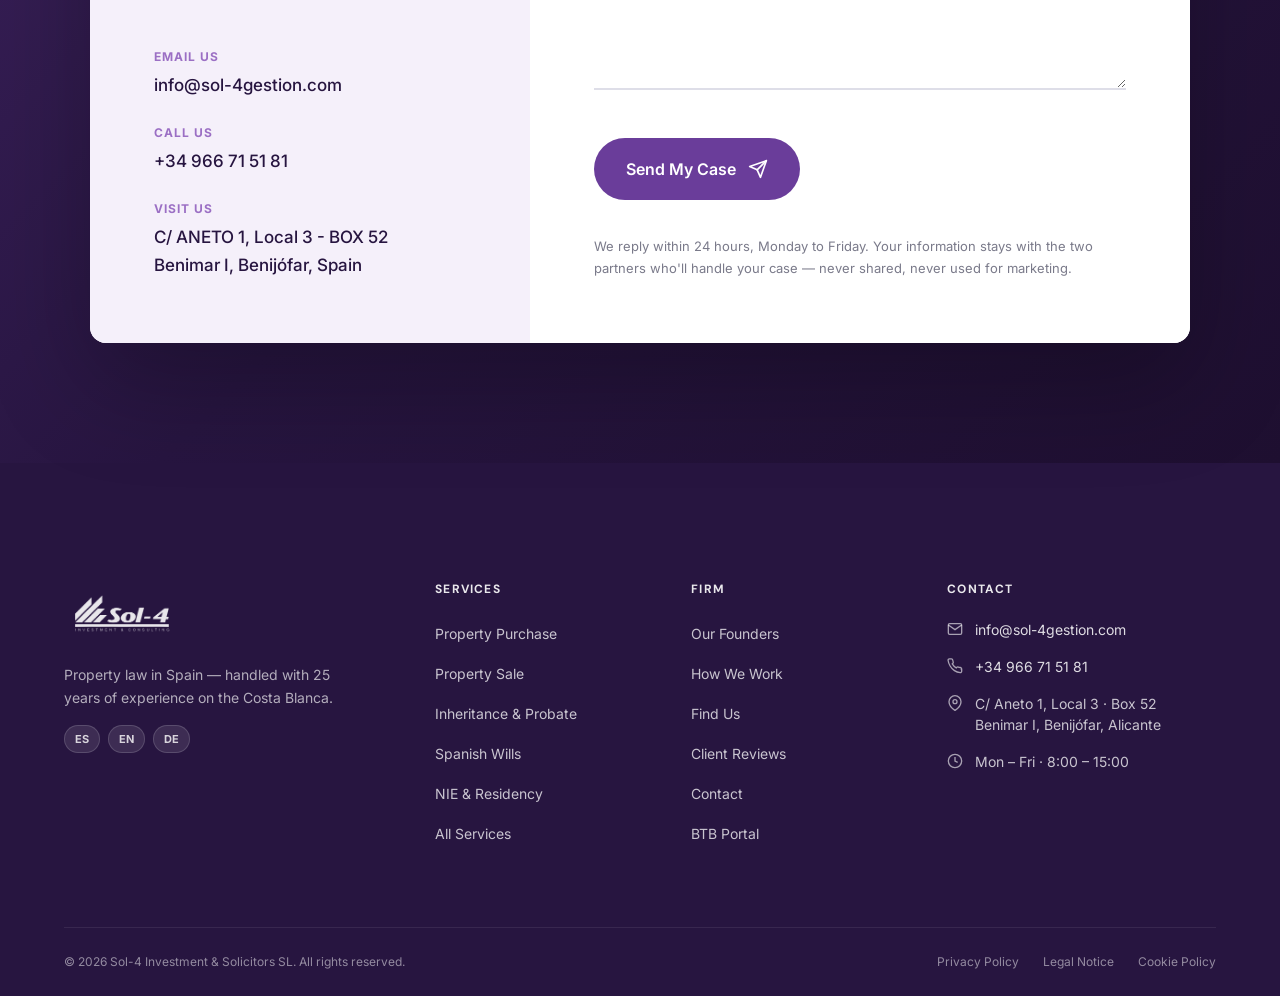
==== commit c258fc8e: "refactor: remove unbuilt service links from all nav dropdowns Remove the entire Legal Services colum" ====
--- a/pages/about-us/index.html
+++ b/pages/about-us/index.html
@@ -33,33 +33,24 @@
           </button>
           <div class="nav-dropdown-menu">
             <div class="dropdown-col">
-              <span class="dropdown-label">Legal Services</span>
-              <a href="../../pages/services-container/index.html#buying" class="dropdown-link">Buying and Selling Properties</a>
-              <a href="../../pages/services-container/index.html#inheritance" class="dropdown-link">Spanish Inheritance</a>
-              <a href="../../pages/services-container/index.html#wills" class="dropdown-link">Spanish Wills</a>
-              <a href="../../pages/services-container/index.html#selling" class="dropdown-link">Property Sale</a>
+              <span class="dropdown-label">Additional Services</span>
+              <a href="../nie-spain/index.html" class="dropdown-link">NIE Spain</a>
+              <a href="../notary-representation-spain/index.html" class="dropdown-link">Notary Representation</a>
+              <a href="../urban-legal-checks/index.html" class="dropdown-link">Urban &amp; Legal Checks</a>
             </div>
             <div class="dropdown-col">
-              <span class="dropdown-label">Additional Services</span>
-              <a href="../../pages/services-container/index.html#nie" class="dropdown-link">NIE &amp; Residency</a>
-              <a href="../../pages/services-container/index.html#poa" class="dropdown-link">Notary Representation</a>
-              <a href="../../pages/services-container/index.html#additional" class="dropdown-link">Urban &amp; Legal Checks</a>
-            </div>
-            <div class="dropdown-col">
-              <span class="dropdown-label">Business Solutions</span>
-              <a href="../advisory/index.html#consulting" class="dropdown-link">Tax &amp; Accounting</a>
-              <a href="../advisory/index.html#formation" class="dropdown-link">Company Formation</a>
-              <a href="../advisory/index.html#operational" class="dropdown-link">Labour Law</a>
+              <span class="dropdown-label">Business Advisory</span>
+              <a href="../advisory/index.html" class="dropdown-link">Advisory</a>
+              <a href="../tax-accounting/index.html" class="dropdown-link">Tax &amp; Accounting</a>
+              <a href="../company-formation/index.html" class="dropdown-link">Company Formation</a>
+              <a href="../labour-law/index.html" class="dropdown-link">Labour Law</a>
             </div>
             <div class="dropdown-all">
-              <a href="../../pages/services-container/index.html" class="dropdown-all-link">All services →</a>
-            </div>
-          </div>
-        </div>
-        <a href="index.html" class="nav-active">About Us</a>
-        <a href="../advisory/index.html">Advisory</a>
-        <a href="../../pages/home/index.html#methodology">How we work</a>
-        <a href="../../pages/home/index.html#testimonials">Testimonials</a>
+              <a href="../services-container/index.html" class="dropdown-all-link">All services →</a>
+            </div>
+          </div>
+        </div>
+        <a href="index.html" class="nav-active">About</a>
         <a href="https://sol-4gestion.biloop.es" class="nav-biloop" target="_blank" rel="noopener">BTB Portal</a>
         <a href="../contact/index.html" class="btn btn-primary">Contact Us</a>
       </nav>
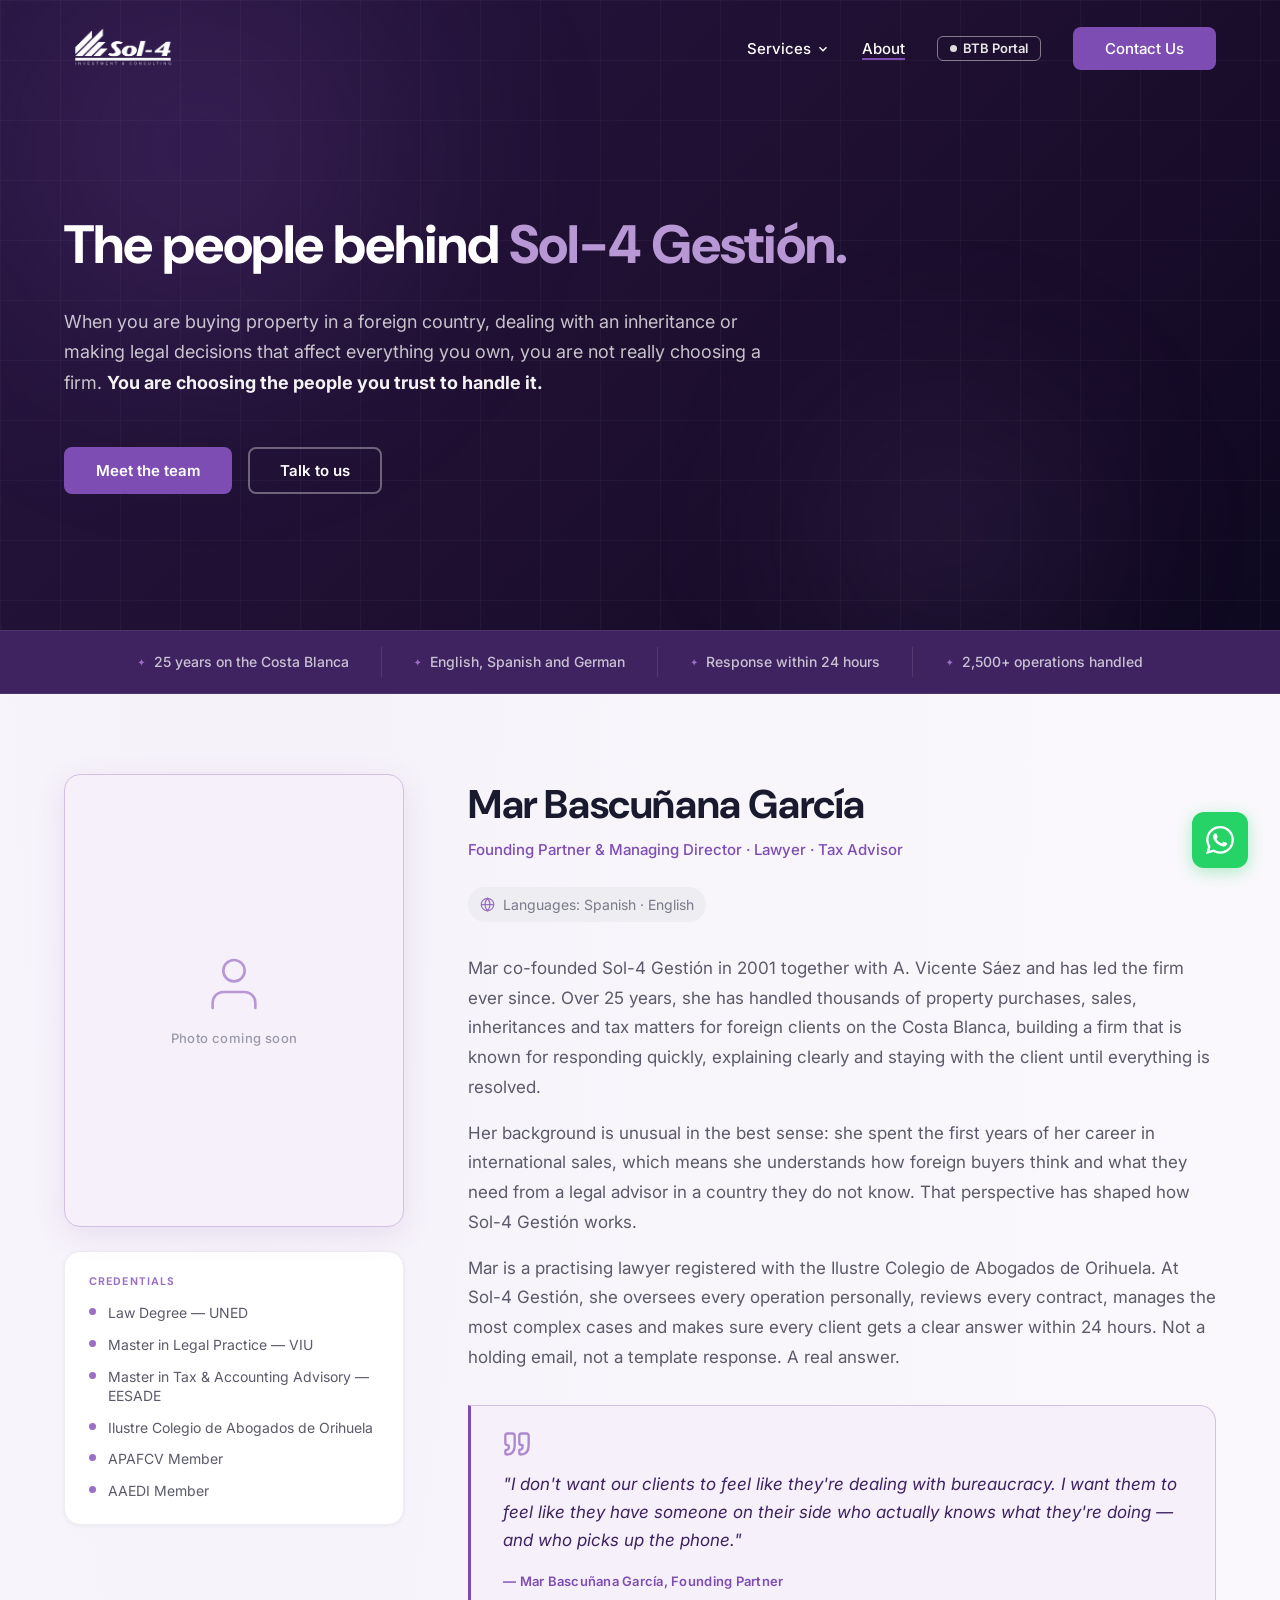
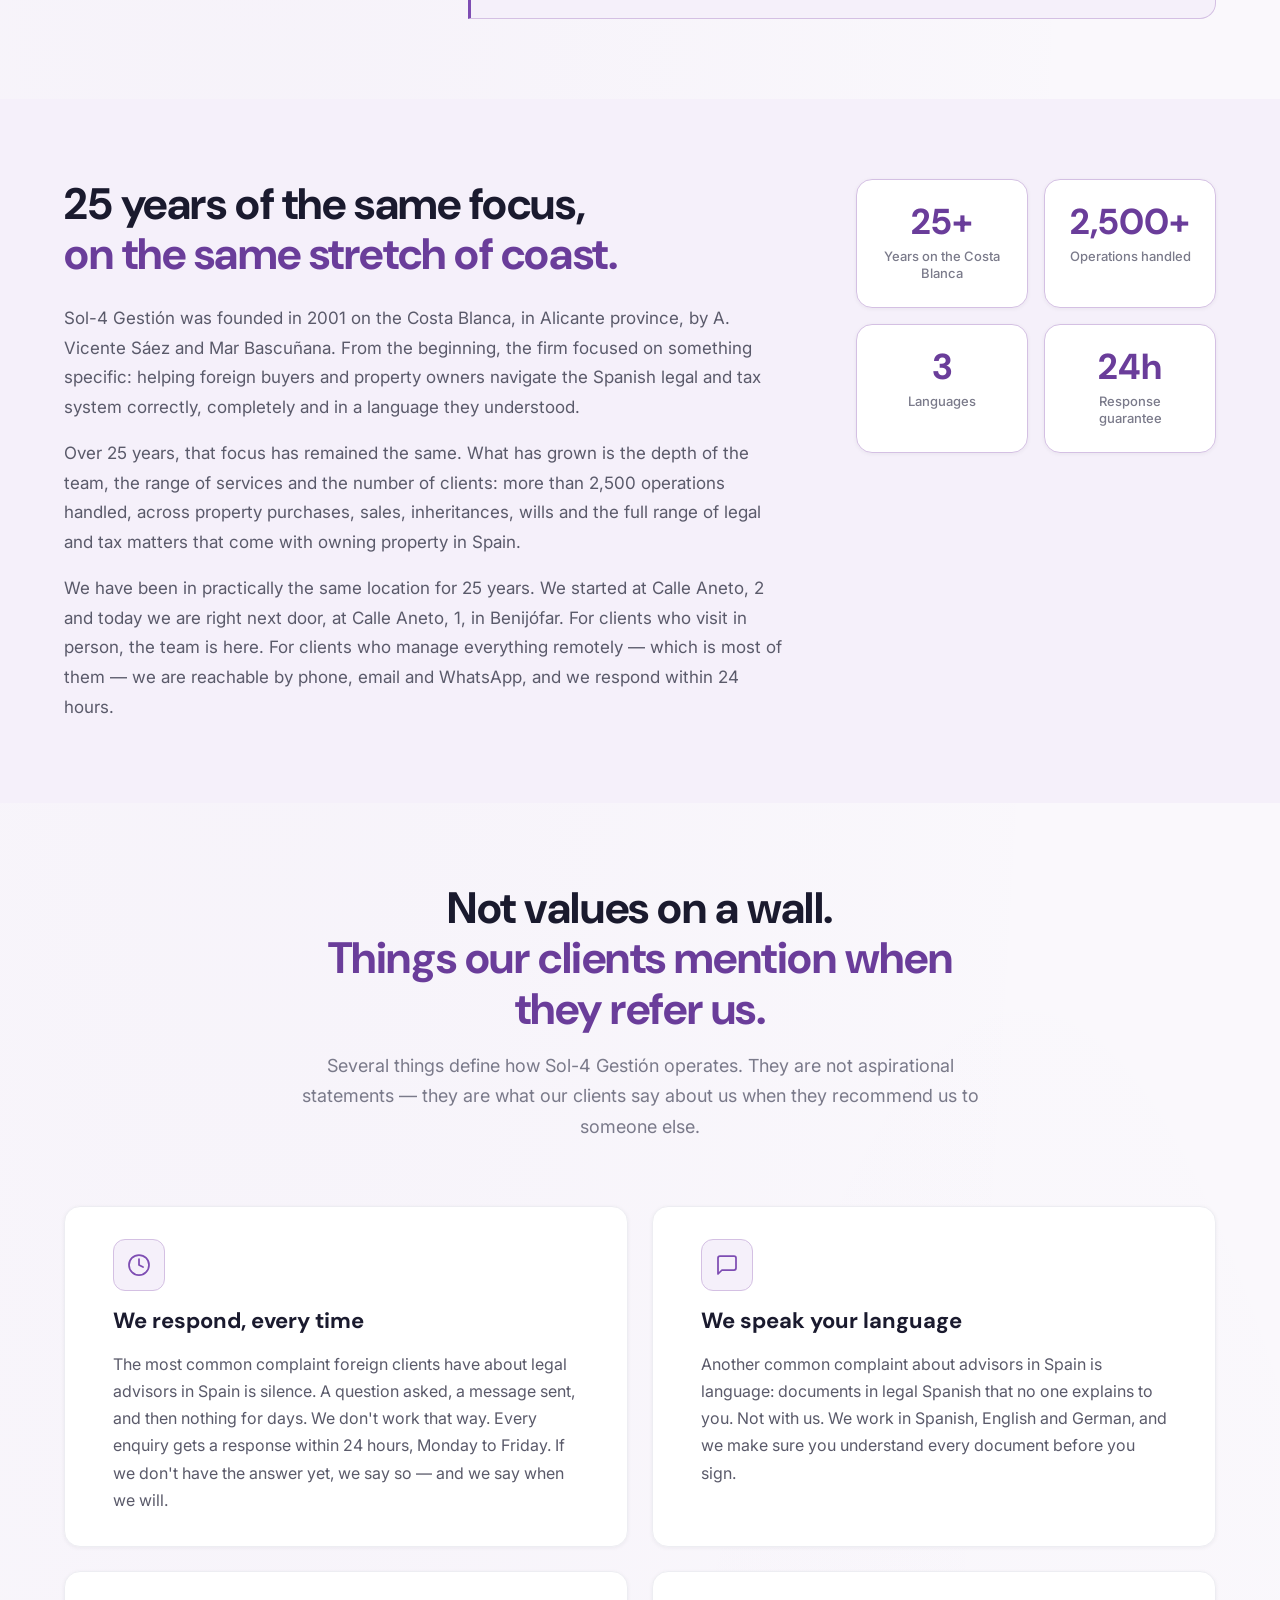
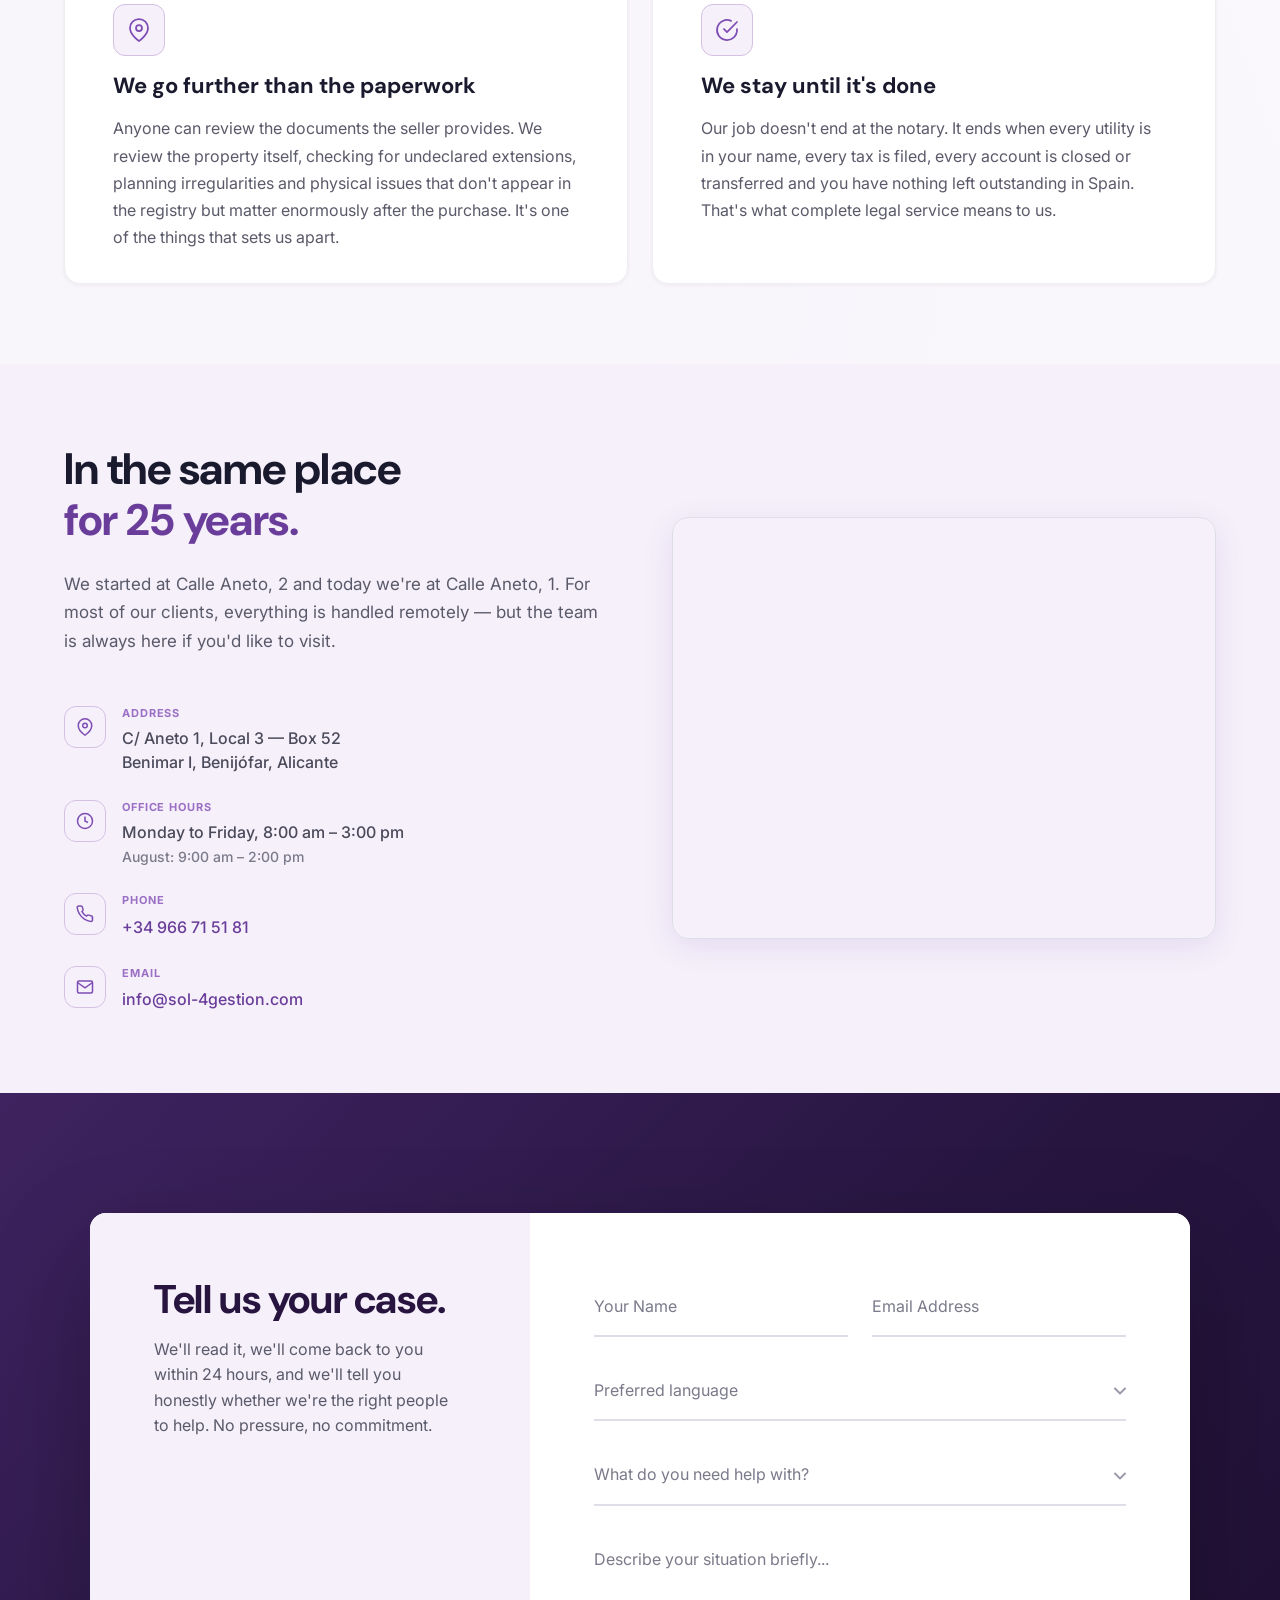
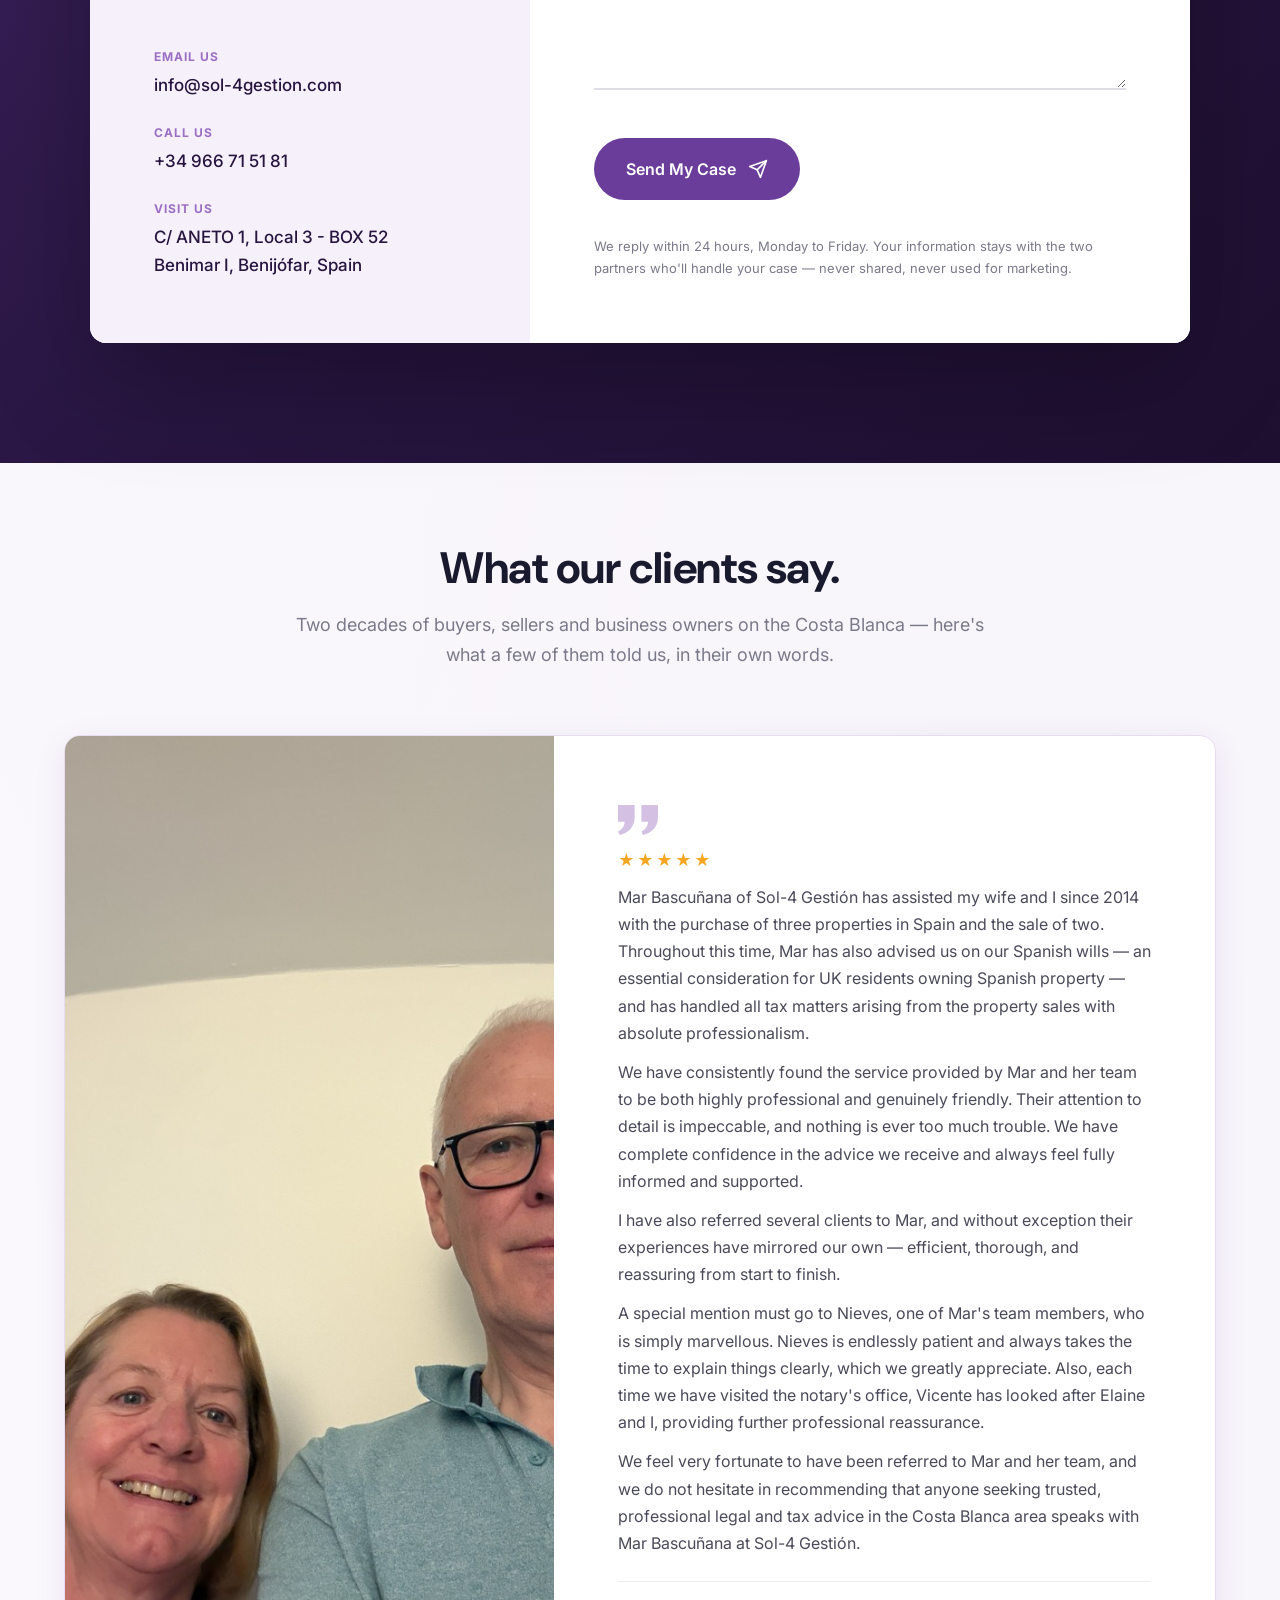
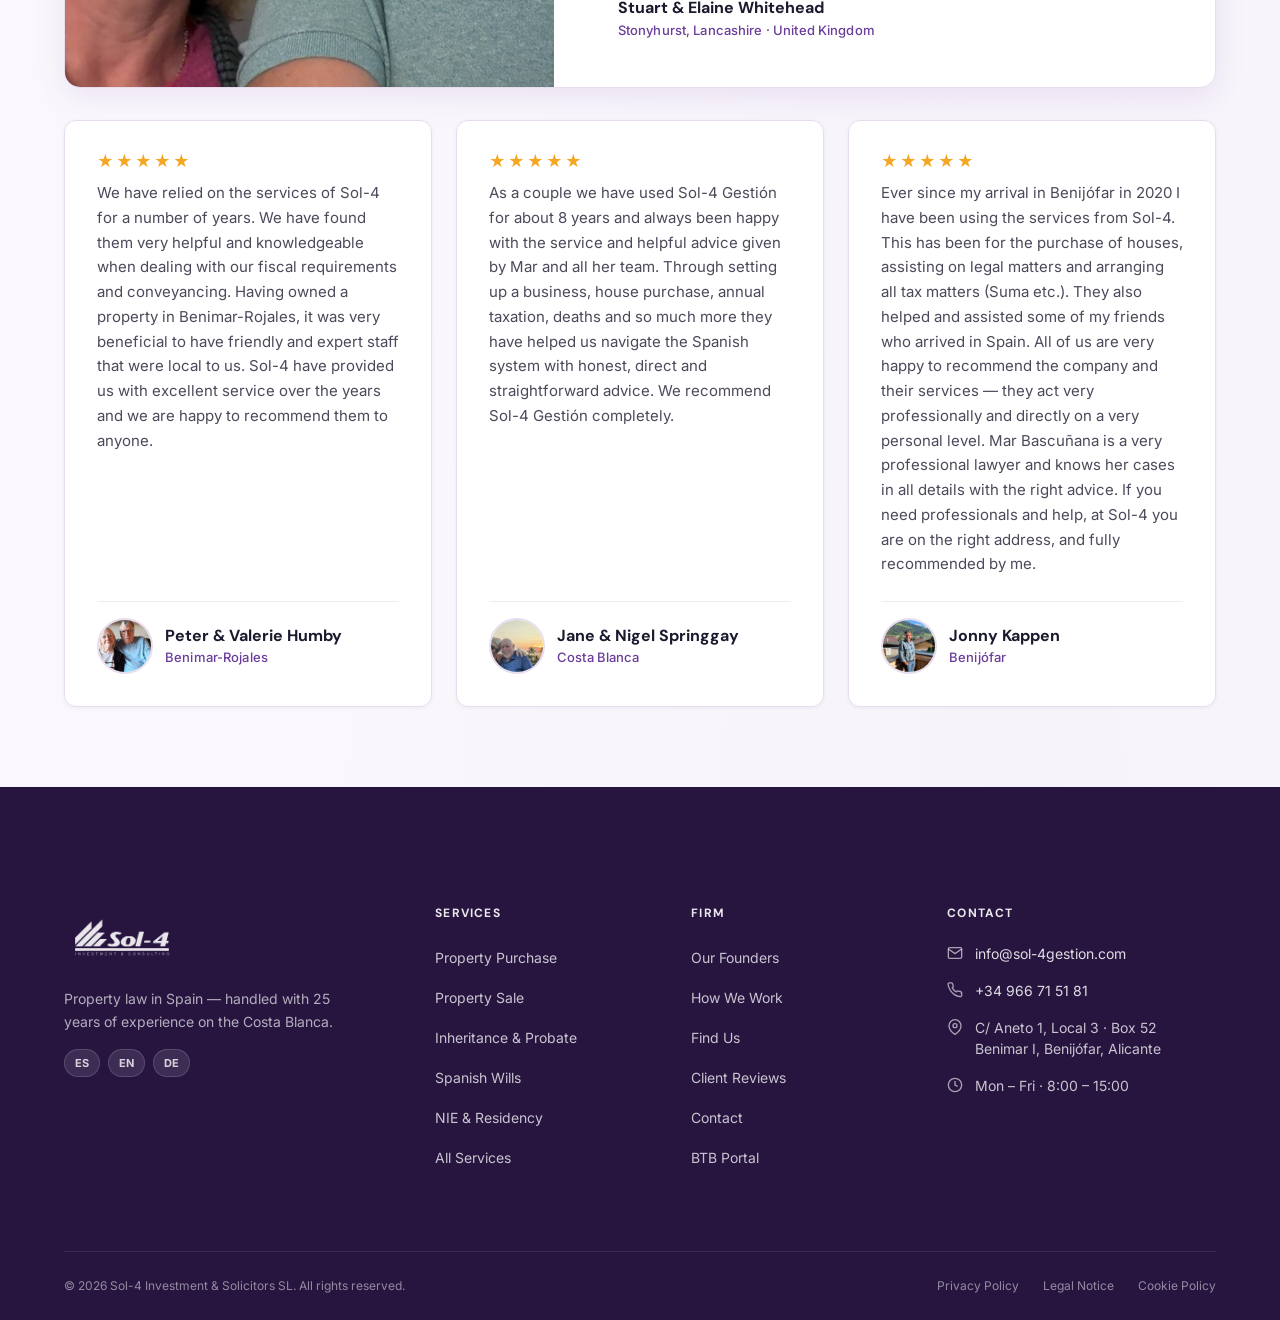
==== commit 35586979: "feat: replace testimonials with real client reviews across all pages Adds a shared testimonials bloc" ====
--- a/pages/about-us/index.html
+++ b/pages/about-us/index.html
@@ -449,6 +449,104 @@
               partners who'll handle your case — never shared, never used for marketing.</p>
           </form>
         </div>
+      </div>
+    </div>
+  </section>
+
+  <!-- ═══ SECTION: TESTIMONIALS ═══ -->
+  <section class="section tst-section" id="testimonials">
+    <div class="container">
+      <div class="section-header reveal">
+        <h2>What our clients say.</h2>
+        <p>Two decades of buyers, sellers and business owners on the Costa Blanca — here's what a few of them told us, in their own words.</p>
+      </div>
+
+      <!-- Featured testimonial -->
+      <div class="tst-featured reveal">
+        <div class="tst-featured-media">
+          <img src="../../assets/testimonials/t1.jpg" alt="Stuart and Elaine Whitehead" loading="lazy">
+        </div>
+        <div class="tst-featured-body">
+          <svg class="tst-quote-mark" xmlns="http://www.w3.org/2000/svg" width="40" height="40" viewBox="0 0 24 24"
+            fill="currentColor">
+            <path d="M9.983 3v7.391c0 5.704-3.731 9.57-8.983 10.609l-.995-2.151c2.432-.917 3.995-3.638 3.995-5.849h-4v-10h9.983zm14.017 0v7.391c0 5.704-3.748 9.571-9 10.609l-.996-2.151c2.433-.917 3.996-3.638 3.996-5.849h-3.983v-10h9.983z" />
+          </svg>
+          <div class="tst-stars" aria-label="5 out of 5 stars">★★★★★</div>
+          <div class="tst-featured-text">
+            <p>Mar Bascuñana of Sol-4 Gestión has assisted my wife and I since 2014 with the purchase of three properties
+              in Spain and the sale of two. Throughout this time, Mar has also advised us on our Spanish wills — an
+              essential consideration for UK residents owning Spanish property — and has handled all tax matters arising
+              from the property sales with absolute professionalism.</p>
+            <p>We have consistently found the service provided by Mar and her team to be both highly professional and
+              genuinely friendly. Their attention to detail is impeccable, and nothing is ever too much trouble. We have
+              complete confidence in the advice we receive and always feel fully informed and supported.</p>
+            <p>I have also referred several clients to Mar, and without exception their experiences have mirrored our own
+              — efficient, thorough, and reassuring from start to finish.</p>
+            <p>A special mention must go to Nieves, one of Mar's team members, who is simply marvellous. Nieves is
+              endlessly patient and always takes the time to explain things clearly, which we greatly appreciate. Also,
+              each time we have visited the notary's office, Vicente has looked after Elaine and I, providing further
+              professional reassurance.</p>
+            <p>We feel very fortunate to have been referred to Mar and her team, and we do not hesitate in recommending
+              that anyone seeking trusted, professional legal and tax advice in the Costa Blanca area speaks with Mar
+              Bascuñana at Sol-4 Gestión.</p>
+          </div>
+          <div class="tst-author">
+            <span class="tst-author-name">Stuart &amp; Elaine Whitehead</span>
+            <span class="tst-author-loc">Stonyhurst, Lancashire · United Kingdom</span>
+          </div>
+        </div>
+      </div>
+
+      <!-- Testimonial grid -->
+      <div class="tst-grid">
+
+        <article class="tst-card reveal">
+          <div class="tst-stars" aria-label="5 out of 5 stars">★★★★★</div>
+          <p class="tst-card-text">We have relied on the services of Sol-4 for a number of years. We have found them very
+            helpful and knowledgeable when dealing with our fiscal requirements and conveyancing. Having owned a property
+            in Benimar-Rojales, it was very beneficial to have friendly and expert staff that were local to us. Sol-4
+            have provided us with excellent service over the years and we are happy to recommend them to anyone.</p>
+          <div class="tst-card-foot">
+            <img class="tst-avatar" src="../../assets/testimonials/t2.jpg" alt="Peter and Valerie Humby" loading="lazy">
+            <div class="tst-card-who">
+              <span class="tst-author-name">Peter &amp; Valerie Humby</span>
+              <span class="tst-author-loc">Benimar-Rojales</span>
+            </div>
+          </div>
+        </article>
+
+        <article class="tst-card reveal reveal-delay-1">
+          <div class="tst-stars" aria-label="5 out of 5 stars">★★★★★</div>
+          <p class="tst-card-text">As a couple we have used Sol-4 Gestión for about 8 years and always been happy with the
+            service and helpful advice given by Mar and all her team. Through setting up a business, house purchase,
+            annual taxation, deaths and so much more they have helped us navigate the Spanish system with honest, direct
+            and straightforward advice. We recommend Sol-4 Gestión completely.</p>
+          <div class="tst-card-foot">
+            <img class="tst-avatar" src="../../assets/testimonials/t3.jpg" alt="Jane and Nigel Springgay" loading="lazy">
+            <div class="tst-card-who">
+              <span class="tst-author-name">Jane &amp; Nigel Springgay</span>
+              <span class="tst-author-loc">Costa Blanca</span>
+            </div>
+          </div>
+        </article>
+
+        <article class="tst-card reveal reveal-delay-2">
+          <div class="tst-stars" aria-label="5 out of 5 stars">★★★★★</div>
+          <p class="tst-card-text">Ever since my arrival in Benijófar in 2020 I have been using the services from Sol-4.
+            This has been for the purchase of houses, assisting on legal matters and arranging all tax matters (Suma
+            etc.). They also helped and assisted some of my friends who arrived in Spain. All of us are very happy to
+            recommend the company and their services — they act very professionally and directly on a very personal
+            level. Mar Bascuñana is a very professional lawyer and knows her cases in all details with the right advice.
+            If you need professionals and help, at Sol-4 you are on the right address, and fully recommended by me.</p>
+          <div class="tst-card-foot">
+            <img class="tst-avatar" src="../../assets/testimonials/t4.jpg" alt="Jonny Kappen" loading="lazy">
+            <div class="tst-card-who">
+              <span class="tst-author-name">Jonny Kappen</span>
+              <span class="tst-author-loc">Benijófar</span>
+            </div>
+          </div>
+        </article>
+
       </div>
     </div>
   </section>
--- a/pages/about-us/styles.css
+++ b/pages/about-us/styles.css
@@ -646,3 +646,58 @@
   .footer-brand{grid-column:auto}
   .footer-bottom{flex-direction:column;align-items:flex-start}
 }
+
+/* ══════════════════════════════════════════
+   TESTIMONIALS — shared block
+   ══════════════════════════════════════════ */
+.tst-section .section-header{margin-bottom:var(--space-8)}
+
+/* Featured */
+.tst-featured{
+  display:grid;grid-template-columns:minmax(280px,0.85fr) 1.15fr;gap:0;
+  background:var(--white-pure);border:1px solid var(--lila-100);
+  border-radius:var(--radius-xl);overflow:hidden;
+  box-shadow:var(--shadow-lg);margin-bottom:var(--space-6);
+}
+.tst-featured-media{position:relative;min-height:100%;background:var(--lila-100)}
+.tst-featured-media img{width:100%;height:100%;object-fit:cover;object-position:44% 28%;display:block}
+.tst-featured-body{padding:var(--space-8) var(--space-8) var(--space-7);display:flex;flex-direction:column}
+.tst-quote-mark{color:var(--lila-200);margin-bottom:var(--space-3)}
+.tst-stars{color:#F5A623;letter-spacing:2px;font-size:16px;line-height:1;margin-bottom:var(--space-4)}
+.tst-featured-text p{
+  font:400 16px/1.7 var(--font-body);color:var(--neutral-700);
+}
+.tst-featured-text p+p{margin-top:var(--space-3)}
+.tst-author{margin-top:var(--space-5);padding-top:var(--space-4);border-top:1px solid var(--neutral-100);
+  display:flex;flex-direction:column;gap:2px}
+.tst-author-name{font:700 16px/1.3 var(--font-heading);color:var(--neutral-900)}
+.tst-author-loc{font:500 13px/1.4 var(--font-body);color:var(--lila-600);letter-spacing:.01em}
+
+/* Grid */
+.tst-grid{display:grid;grid-template-columns:repeat(3,1fr);gap:var(--space-5);align-items:stretch}
+.tst-card{
+  background:var(--white-pure);border:1px solid var(--lila-100);
+  border-radius:var(--radius-lg);padding:var(--space-6);
+  box-shadow:var(--shadow-sm);display:flex;flex-direction:column;
+  transition:transform .3s ease,box-shadow .3s ease;
+}
+.tst-card:hover{transform:translateY(-4px);box-shadow:var(--shadow-lg)}
+.tst-card .tst-stars{margin-bottom:var(--space-3)}
+.tst-card-text{font:400 15px/1.65 var(--font-body);color:var(--neutral-700);flex:1}
+.tst-card-foot{display:flex;align-items:center;gap:var(--space-3);
+  margin-top:var(--space-5);padding-top:var(--space-4);border-top:1px solid var(--neutral-100)}
+.tst-avatar{width:56px;height:56px;border-radius:var(--radius-full);object-fit:cover;
+  flex-shrink:0;border:2px solid var(--lila-100)}
+.tst-card-who{display:flex;flex-direction:column;gap:2px;min-width:0}
+
+/* Responsive */
+@media(max-width:900px){
+  .tst-featured{grid-template-columns:1fr}
+  .tst-featured-media{min-height:320px}
+  .tst-featured-media img{object-position:center 56%}
+  .tst-grid{grid-template-columns:1fr;max-width:560px;margin:0 auto}
+}
+@media(max-width:600px){
+  .tst-featured-body{padding:var(--space-6) var(--space-5)}
+  .tst-featured-media{min-height:240px}
+}
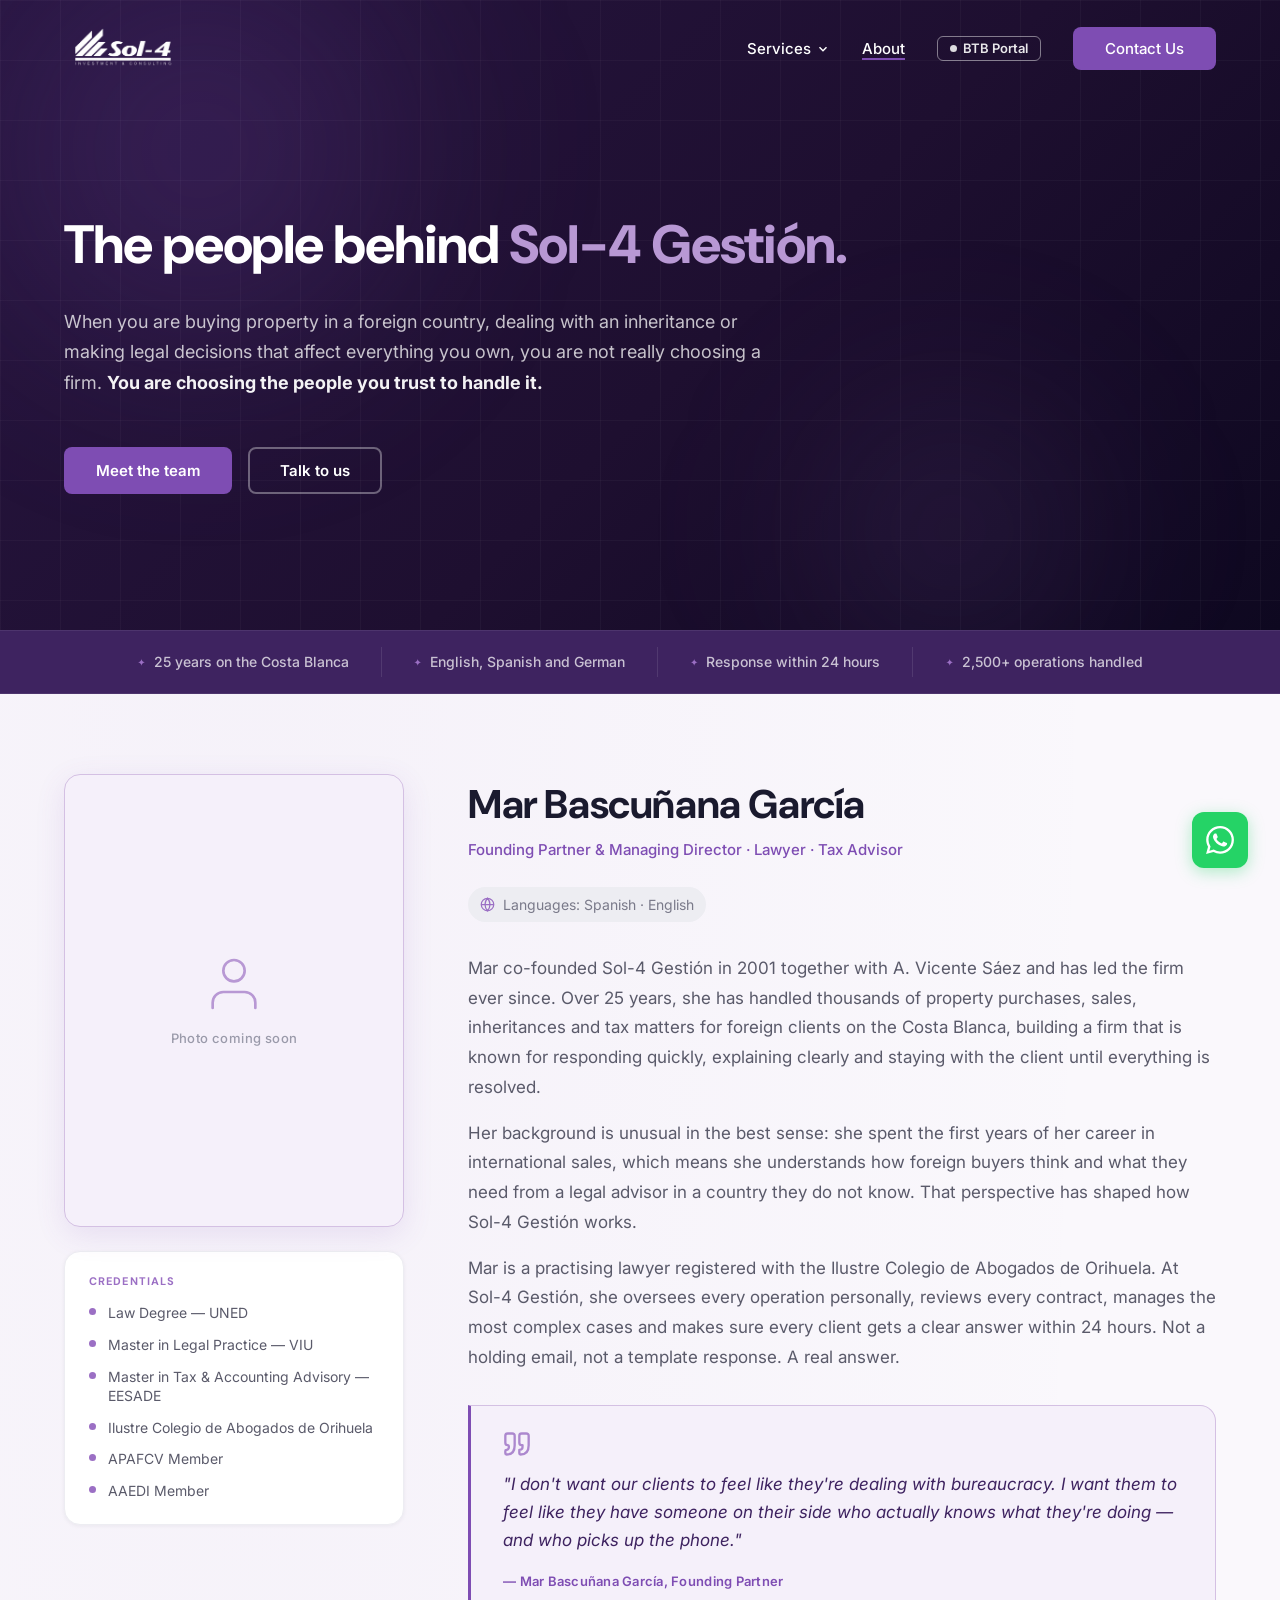
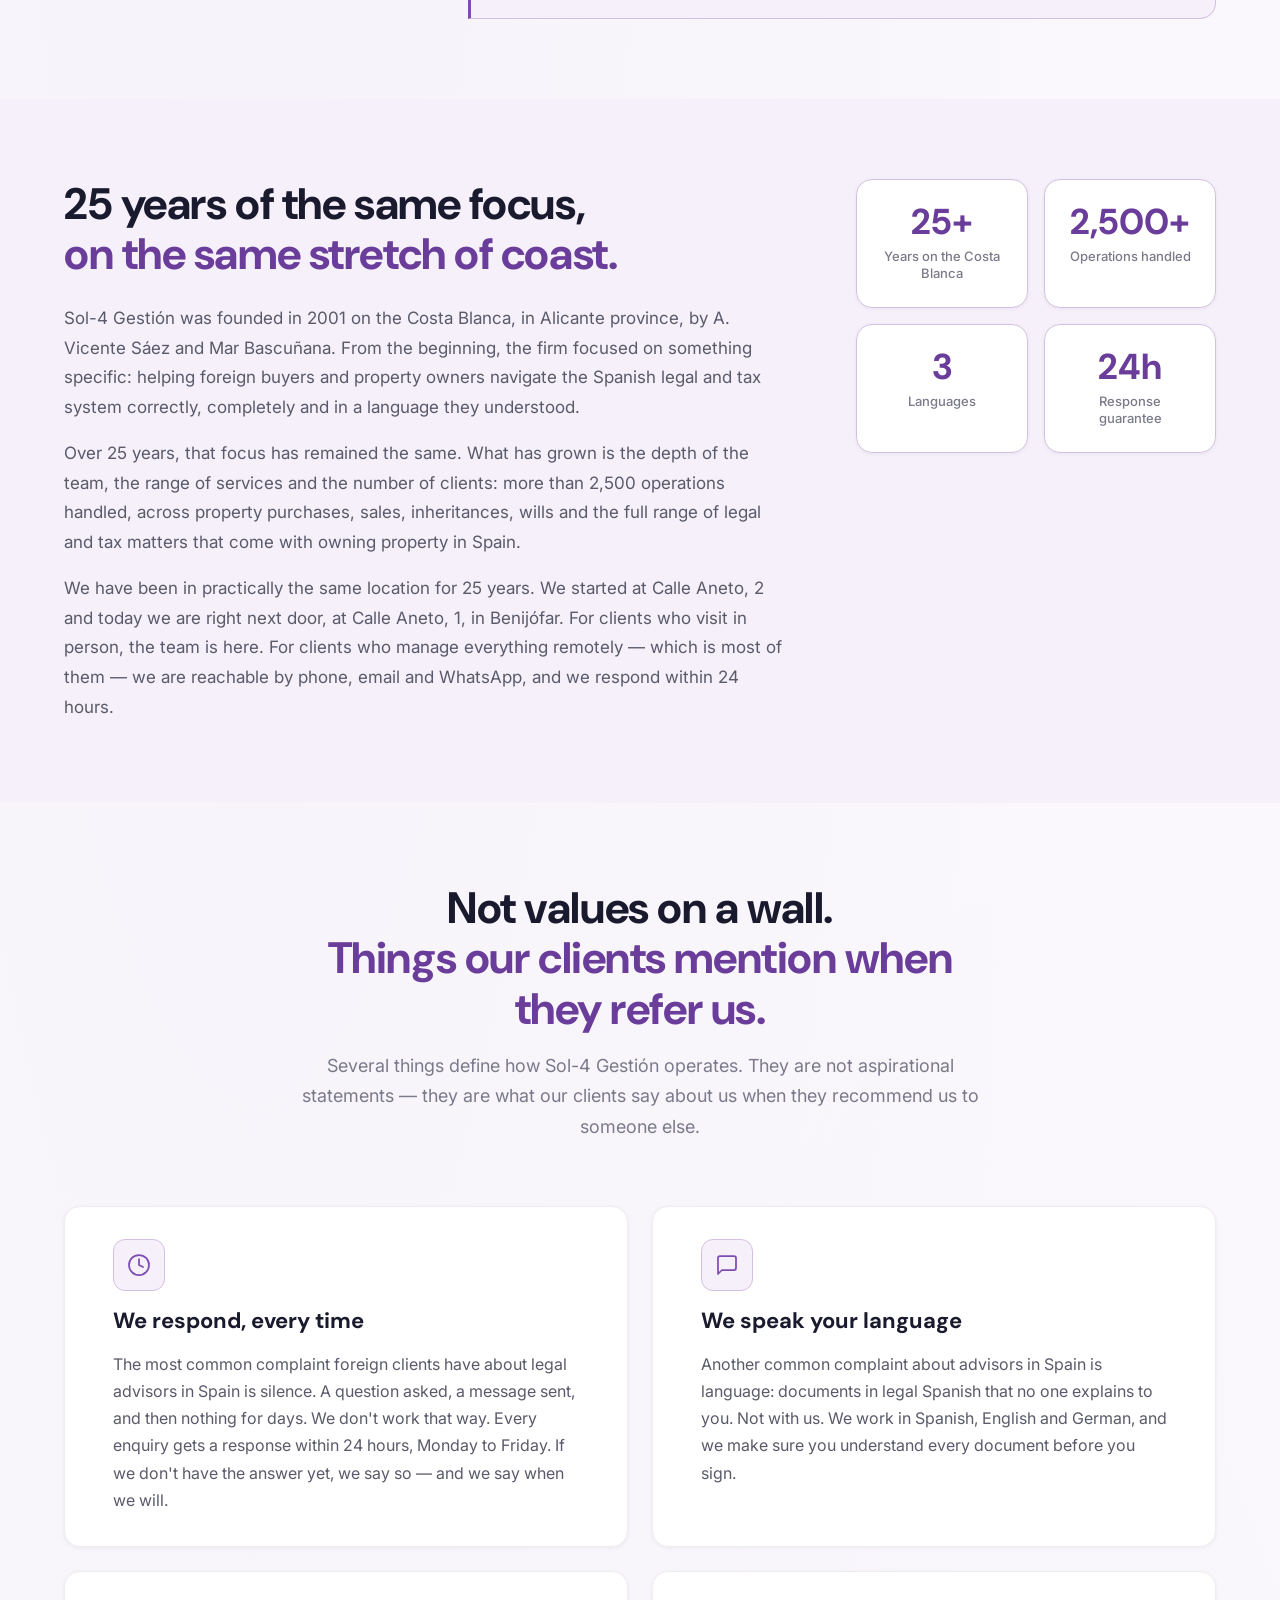
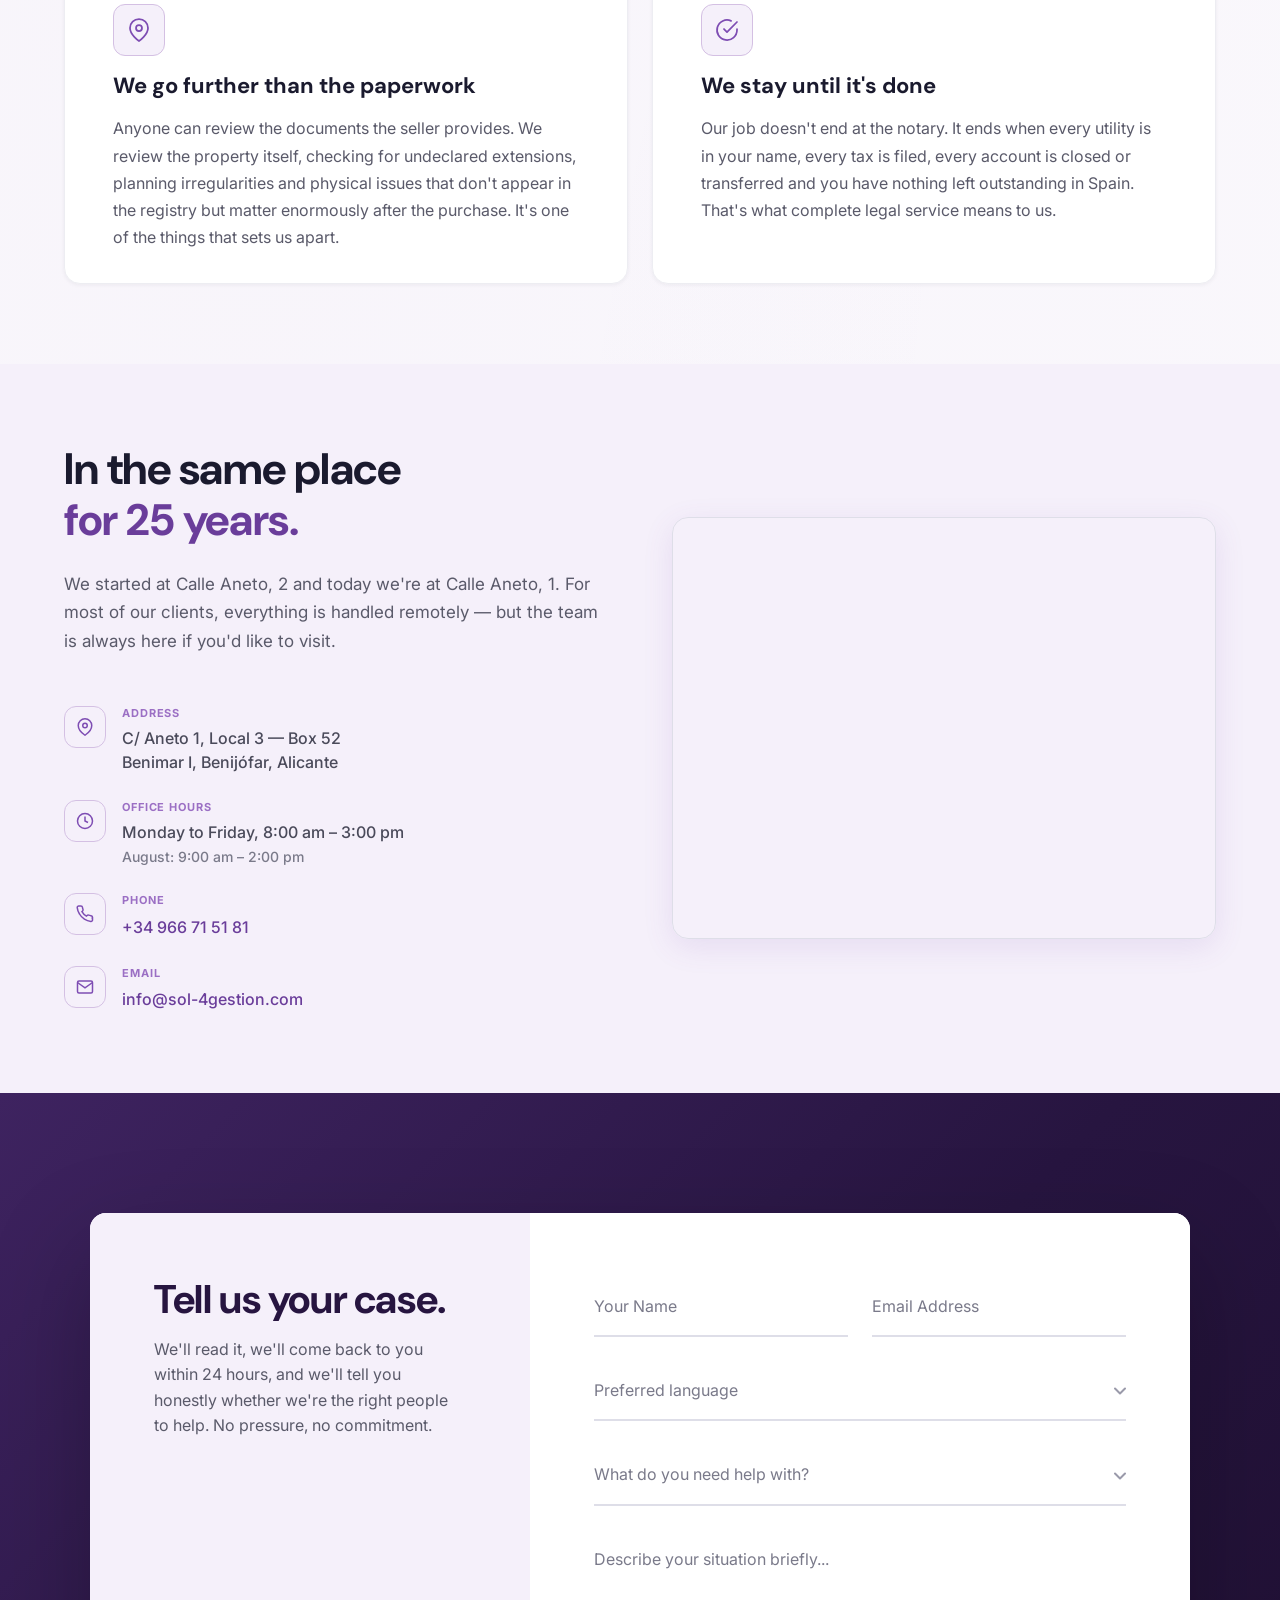
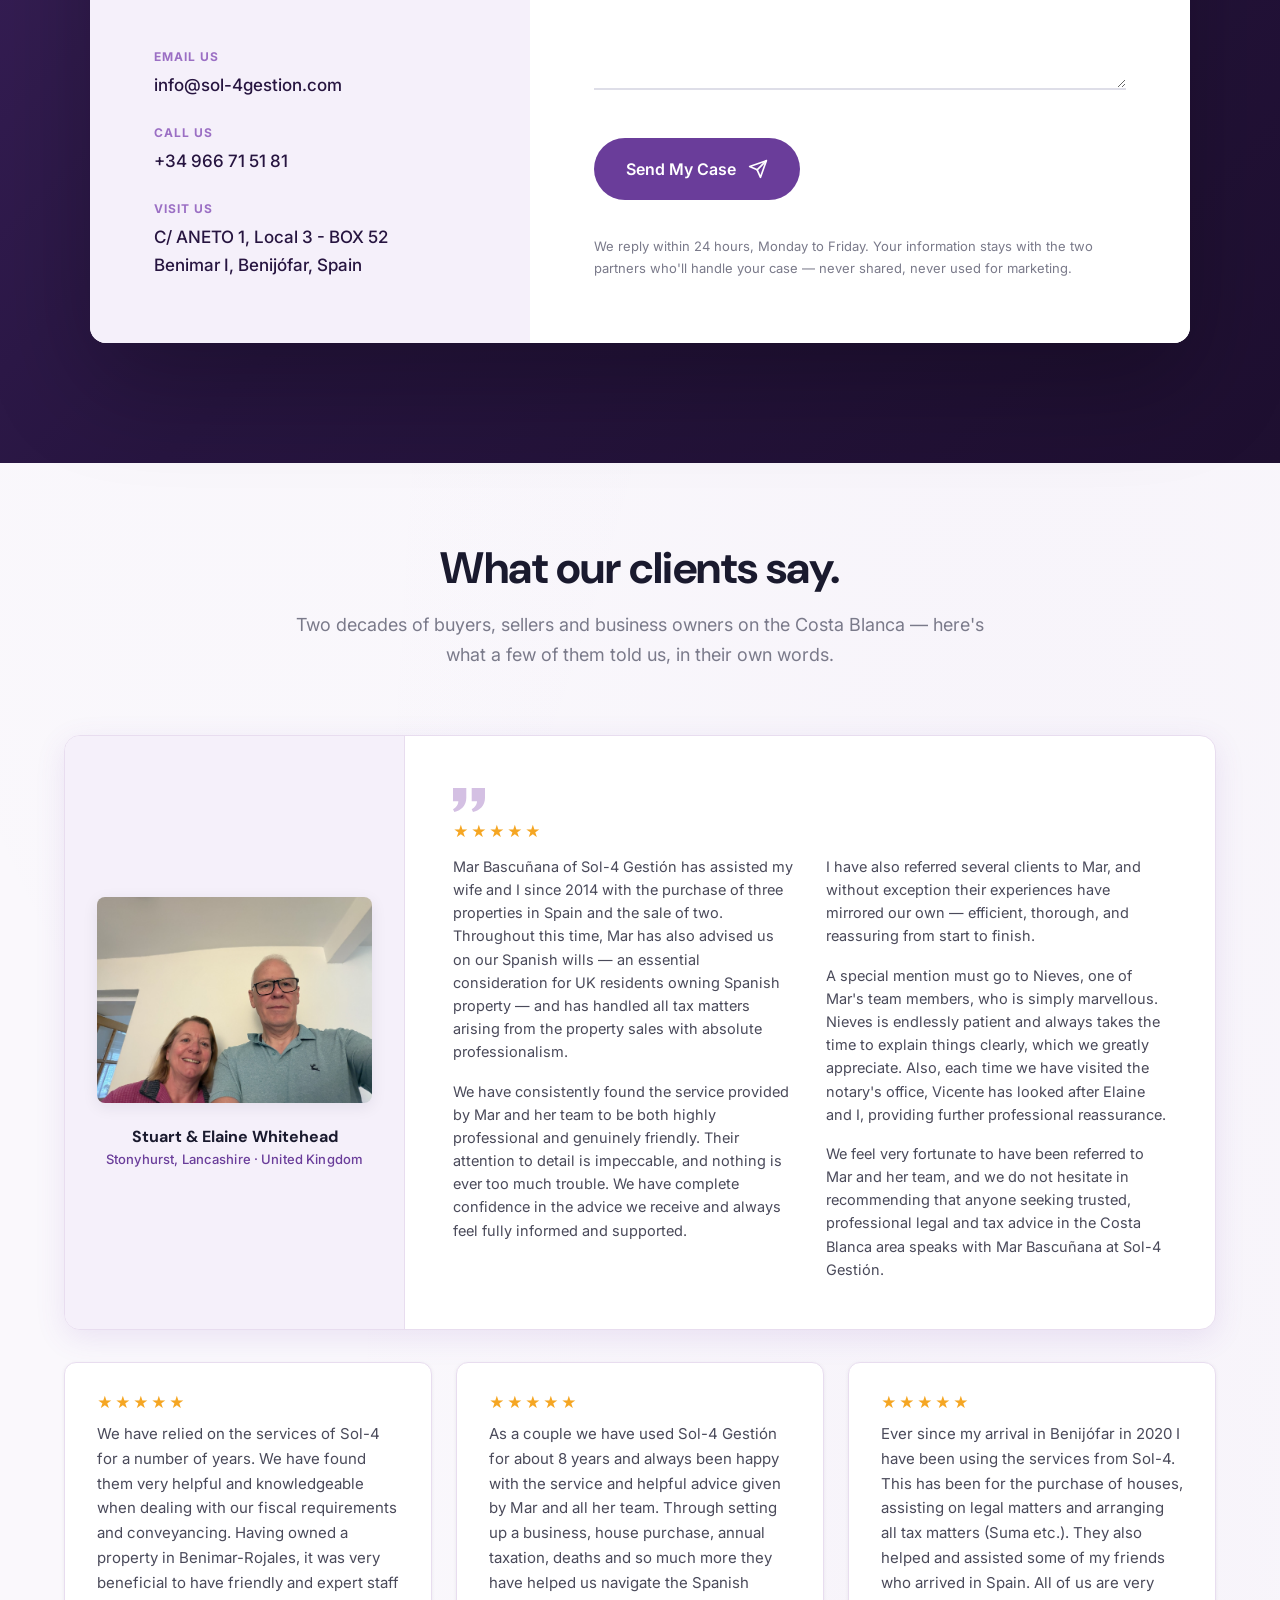
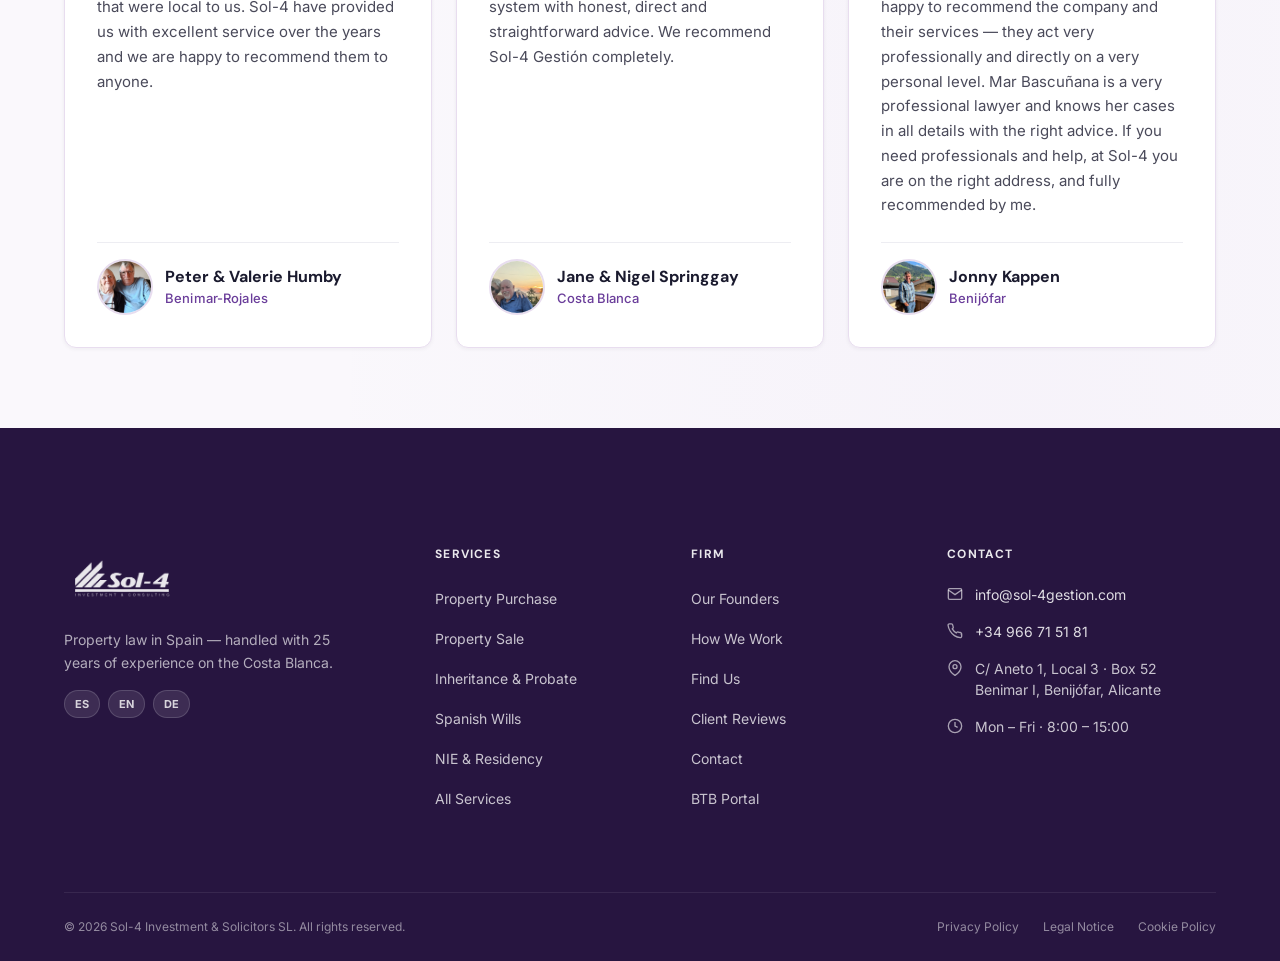
==== commit 12a6051f: "feat: redesign testimonial featured component with tinted photo panels and multi-column layouts" ====
--- a/pages/about-us/index.html
+++ b/pages/about-us/index.html
@@ -465,6 +465,10 @@
       <div class="tst-featured reveal">
         <div class="tst-featured-media">
           <img src="../../assets/testimonials/t1.jpg" alt="Stuart and Elaine Whitehead" loading="lazy">
+          <div class="tst-author">
+            <span class="tst-author-name">Stuart &amp; Elaine Whitehead</span>
+            <span class="tst-author-loc">Stonyhurst, Lancashire · United Kingdom</span>
+          </div>
         </div>
         <div class="tst-featured-body">
           <svg class="tst-quote-mark" xmlns="http://www.w3.org/2000/svg" width="40" height="40" viewBox="0 0 24 24"
@@ -489,10 +493,6 @@
             <p>We feel very fortunate to have been referred to Mar and her team, and we do not hesitate in recommending
               that anyone seeking trusted, professional legal and tax advice in the Costa Blanca area speaks with Mar
               Bascuñana at Sol-4 Gestión.</p>
-          </div>
-          <div class="tst-author">
-            <span class="tst-author-name">Stuart &amp; Elaine Whitehead</span>
-            <span class="tst-author-loc">Stonyhurst, Lancashire · United Kingdom</span>
           </div>
         </div>
       </div>
--- a/pages/about-us/styles.css
+++ b/pages/about-us/styles.css
@@ -652,24 +652,31 @@
    ══════════════════════════════════════════ */
 .tst-section .section-header{margin-bottom:var(--space-8)}
 
-/* Featured */
+/* Featured — tinted photo panel + 2-column review */
 .tst-featured{
-  display:grid;grid-template-columns:minmax(280px,0.85fr) 1.15fr;gap:0;
+  display:grid;grid-template-columns:340px 1fr;gap:0;
   background:var(--white-pure);border:1px solid var(--lila-100);
   border-radius:var(--radius-xl);overflow:hidden;
   box-shadow:var(--shadow-lg);margin-bottom:var(--space-6);
 }
-.tst-featured-media{position:relative;min-height:100%;background:var(--lila-100)}
-.tst-featured-media img{width:100%;height:100%;object-fit:cover;object-position:44% 28%;display:block}
-.tst-featured-body{padding:var(--space-8) var(--space-8) var(--space-7);display:flex;flex-direction:column}
-.tst-quote-mark{color:var(--lila-200);margin-bottom:var(--space-3)}
-.tst-stars{color:#F5A623;letter-spacing:2px;font-size:16px;line-height:1;margin-bottom:var(--space-4)}
-.tst-featured-text p{
-  font:400 16px/1.7 var(--font-body);color:var(--neutral-700);
-}
-.tst-featured-text p+p{margin-top:var(--space-3)}
-.tst-author{margin-top:var(--space-5);padding-top:var(--space-4);border-top:1px solid var(--neutral-100);
-  display:flex;flex-direction:column;gap:2px}
+.tst-featured-media{
+  background:var(--lila-50);border-right:1px solid var(--lila-100);
+  padding:var(--space-6);
+  display:flex;flex-direction:column;justify-content:center;gap:var(--space-5);
+}
+.tst-featured-media img{
+  width:100%;aspect-ratio:4/3;object-fit:cover;object-position:50% 30%;
+  border-radius:var(--radius-md);box-shadow:var(--shadow-md);display:block;
+}
+.tst-featured-media .tst-author{margin:0;padding:0;border:none;text-align:center;align-items:center}
+.tst-featured-body{padding:var(--space-7);display:flex;flex-direction:column;justify-content:center}
+.tst-quote-mark{color:var(--lila-200);width:32px;height:32px;margin-bottom:var(--space-2)}
+.tst-stars{color:#F5A623;letter-spacing:2px;font-size:15px;line-height:1;margin-bottom:var(--space-4)}
+.tst-featured-text{columns:2;column-gap:var(--space-6)}
+.tst-featured-text p{font:400 14.5px/1.6 var(--font-body);color:var(--neutral-700);
+  margin-bottom:var(--space-3);break-inside:avoid}
+.tst-featured-text p:last-child{margin-bottom:0}
+.tst-author{display:flex;flex-direction:column;gap:2px}
 .tst-author-name{font:700 16px/1.3 var(--font-heading);color:var(--neutral-900)}
 .tst-author-loc{font:500 13px/1.4 var(--font-body);color:var(--lila-600);letter-spacing:.01em}
 
@@ -693,11 +700,16 @@
 /* Responsive */
 @media(max-width:900px){
   .tst-featured{grid-template-columns:1fr}
-  .tst-featured-media{min-height:320px}
-  .tst-featured-media img{object-position:center 56%}
+  .tst-featured-media{flex-direction:row;align-items:center;gap:var(--space-5);
+    border-right:none;border-bottom:1px solid var(--lila-100)}
+  .tst-featured-media img{width:200px;flex-shrink:0}
+  .tst-featured-media .tst-author{text-align:left;align-items:flex-start}
   .tst-grid{grid-template-columns:1fr;max-width:560px;margin:0 auto}
 }
 @media(max-width:600px){
+  .tst-featured-media{flex-direction:column;align-items:stretch}
+  .tst-featured-media img{width:100%}
+  .tst-featured-media .tst-author{text-align:center;align-items:center}
+  .tst-featured-text{columns:1}
   .tst-featured-body{padding:var(--space-6) var(--space-5)}
-  .tst-featured-media{min-height:240px}
-}
+}
